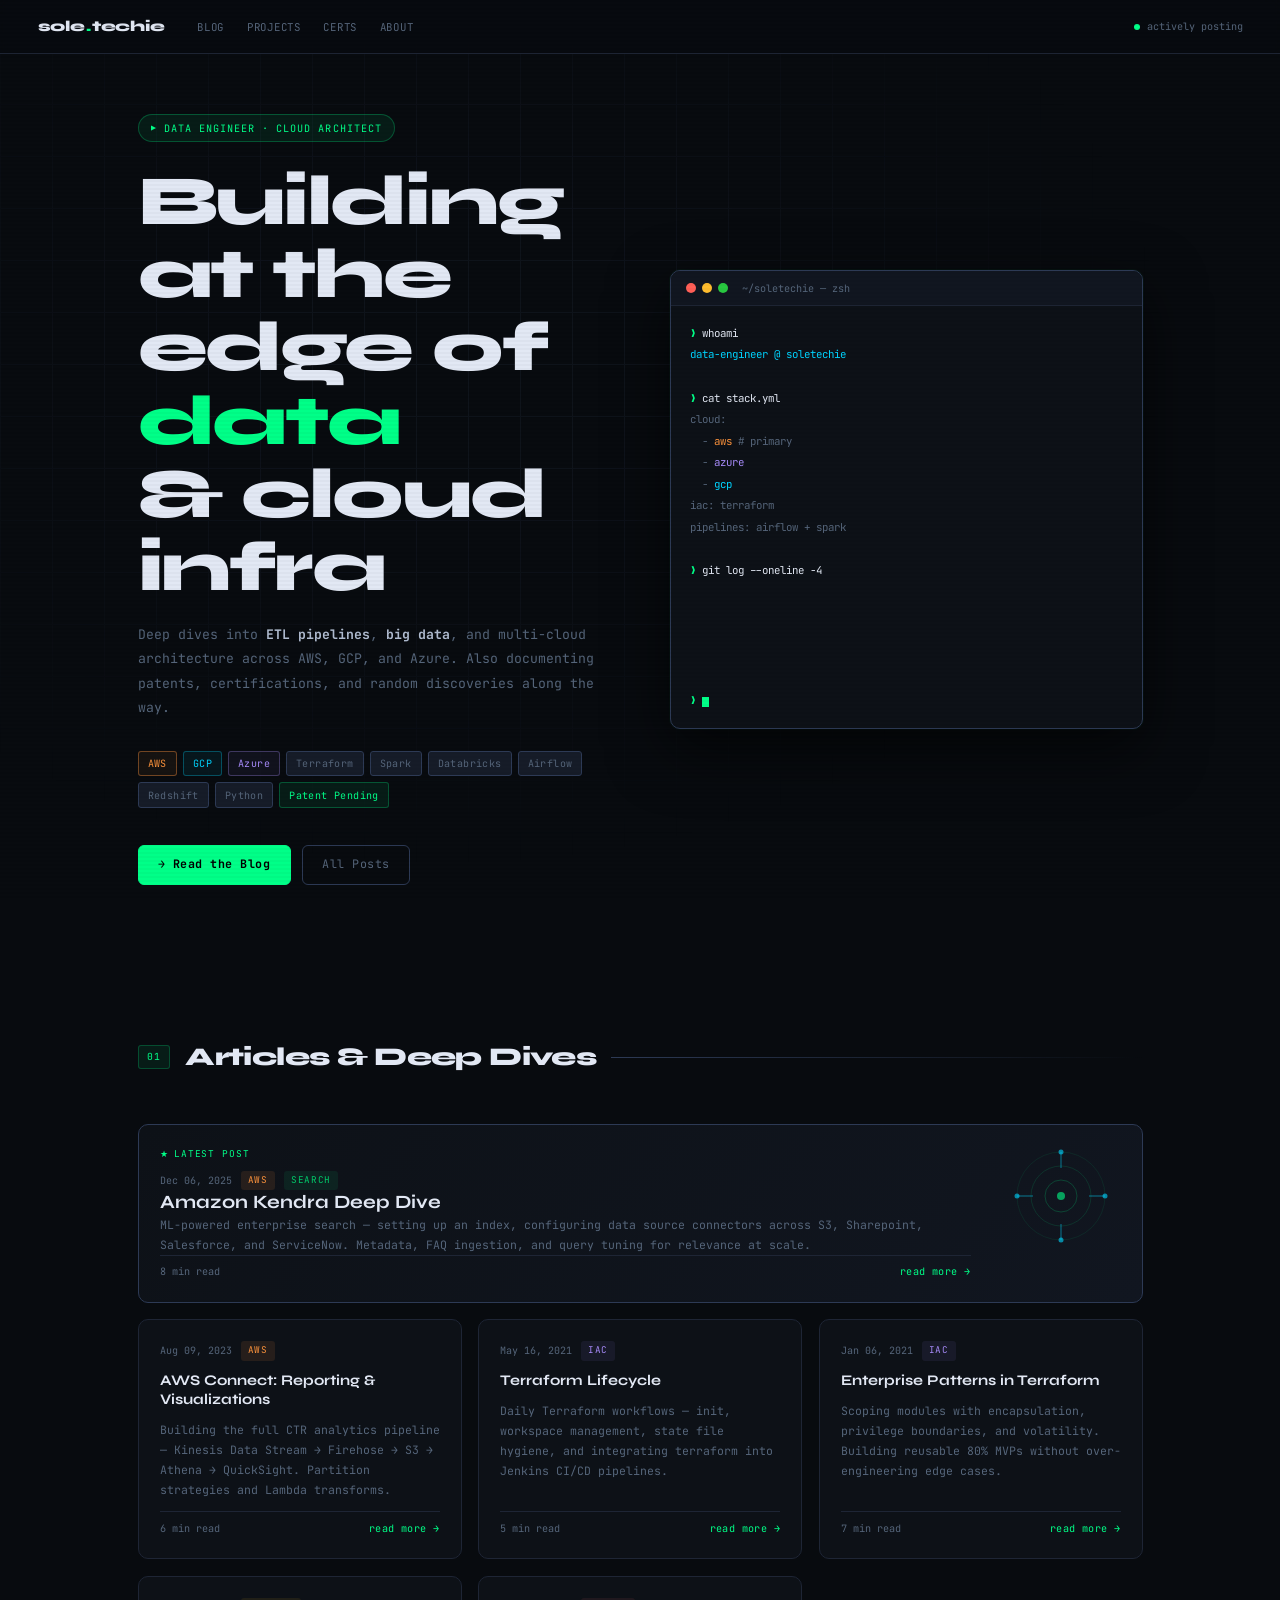
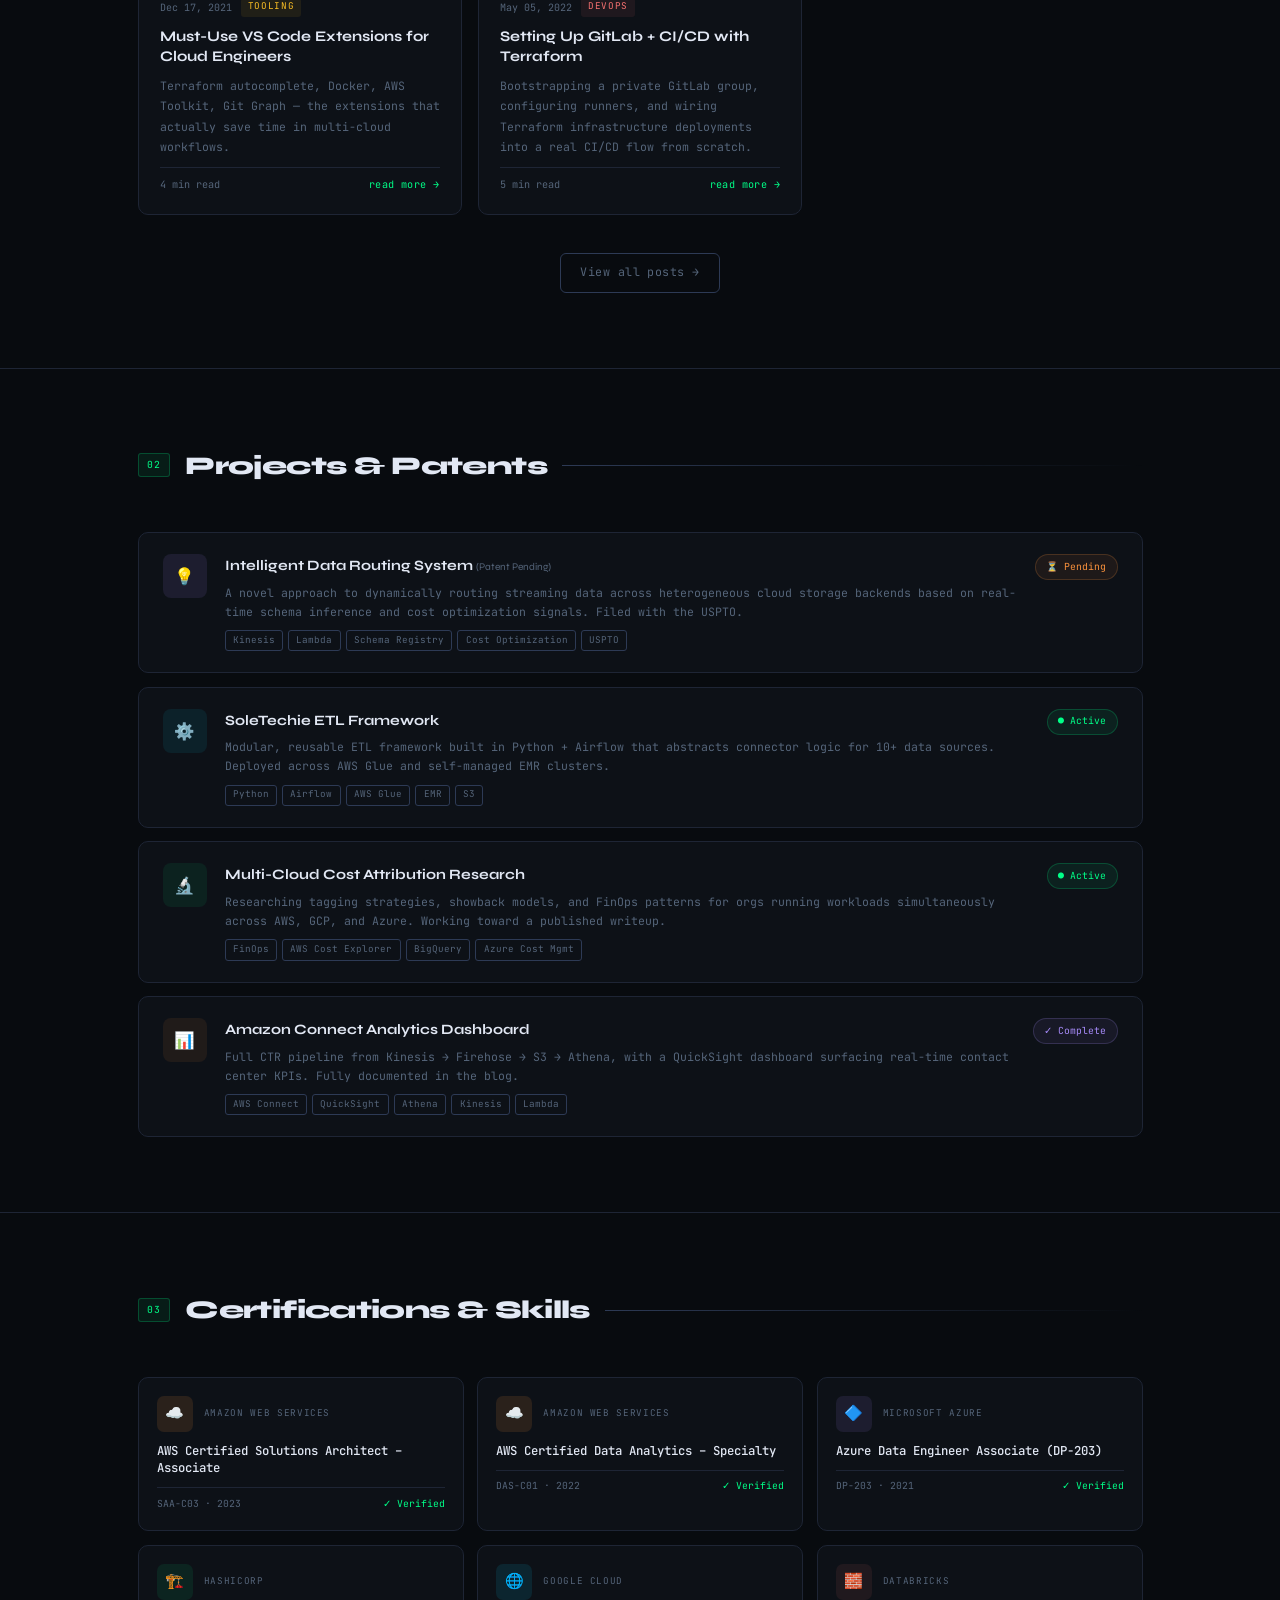
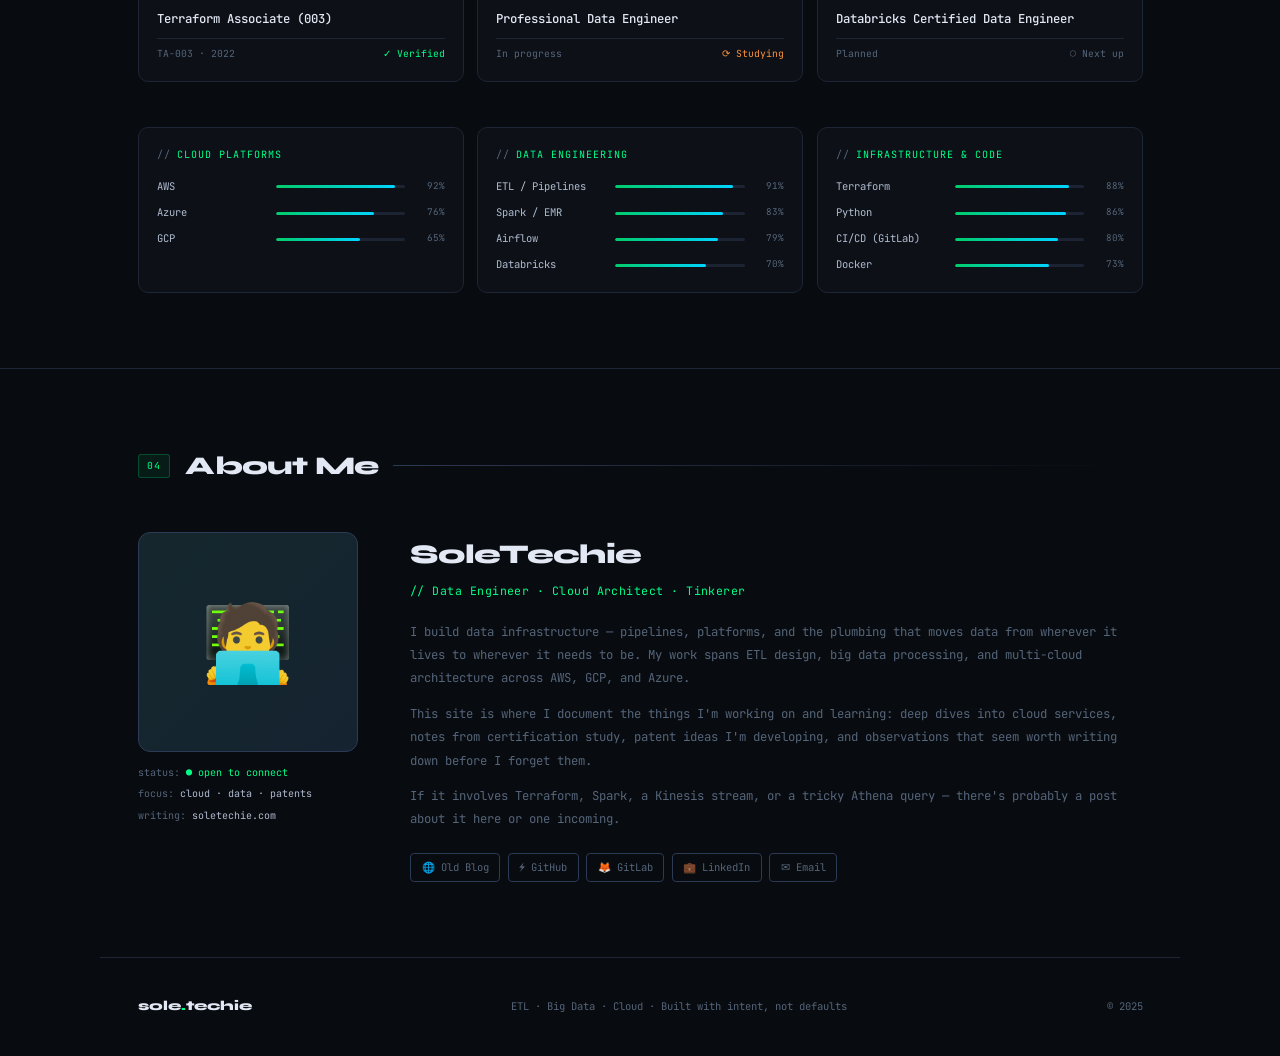
==== index.html @ c3916f40 "soletechie blog changes" ====
<!DOCTYPE html>
<html lang="en">
<head>
  <meta charset="UTF-8" />
  <meta name="viewport" content="width=device-width, initial-scale=1.0" />
  <meta name="description" content="SoleTechie — ETL, big data, and cloud architecture across AWS, GCP & Azure. Deep dives, projects, patents, and certifications." />
  <title>SoleTechie — Data Engineering & Cloud Architecture</title>
  <link rel="icon" type="image/svg+xml" href="data:image/svg+xml,<svg xmlns='http://www.w3.org/2000/svg' viewBox='0 0 32 32'><rect width='32' height='32' rx='6' fill='%23080b0f'/><text y='24' x='4' font-size='22' font-family='monospace' fill='%2300ff88'>S</text></svg>" />
  <link rel="stylesheet" href="css/main.css" />
</head>
<body>

<!-- ═══════════════════════════════════════════════
     NAV
════════════════════════════════════════════════ -->
<nav class="nav">
  <a href="index.html" class="nav-logo">sole<span class="accent">.</span>techie</a>
  <ul class="nav-links">
    <li><a href="#blog">Blog</a></li>
    <li><a href="#projects">Projects</a></li>
    <li><a href="#certs">Certs</a></li>
    <li><a href="#about">About</a></li>
  </ul>
  <div class="nav-badge">
    <span class="nav-badge-dot"></span>
    <span>actively posting</span>
  </div>
</nav>

<!-- ═══════════════════════════════════════════════
     HERO
════════════════════════════════════════════════ -->
<div class="hero-bg"></div>
<section id="home">
  <div class="hero">

    <!-- Left: copy -->
    <div class="hero-left">
      <div class="hero-eyebrow">Data Engineer · Cloud Architect</div>

      <h1>Building at the<br/>edge of <em>data</em><br/>& cloud infra</h1>

      <p class="hero-desc">
        Deep dives into <strong>ETL pipelines</strong>, <strong>big data</strong>, and multi-cloud
        architecture across AWS, GCP, and Azure. Also documenting patents, certifications,
        and random discoveries along the way.
      </p>

      <div class="hero-chips">
        <span class="chip chip-aws">AWS</span>
        <span class="chip chip-gcp">GCP</span>
        <span class="chip chip-azure">Azure</span>
        <span class="chip">Terraform</span>
        <span class="chip">Spark</span>
        <span class="chip">Databricks</span>
        <span class="chip">Airflow</span>
        <span class="chip">Redshift</span>
        <span class="chip">Python</span>
        <span class="chip chip-green">Patent Pending</span>
      </div>

      <div class="hero-actions">
        <a href="#blog"  class="btn btn-primary">→ Read the Blog</a>
        <a href="blog/index.html" class="btn btn-outline">All Posts</a>
      </div>
    </div>

    <!-- Right: terminal -->
    <div class="hero-terminal">
      <div class="term-bar">
        <span class="tdot tdot-r"></span>
        <span class="tdot tdot-y"></span>
        <span class="tdot tdot-g"></span>
        <span class="term-title">~/soletechie — zsh</span>
      </div>
      <div class="term-body">
        <span class="tl tw-line"><span class="tp">❯ </span><span class="tc">whoami</span></span>
        <span class="tl tw-line"><span class="to">data-engineer @ soletechie</span></span>
        <span class="tl">&nbsp;</span>
        <span class="tl tw-line"><span class="tp">❯ </span><span class="tc">cat stack.yml</span></span>
        <span class="tl tw-line"><span class="td">cloud:</span></span>
        <span class="tl tw-line"><span class="td">&nbsp;&nbsp;- </span><span class="tw">aws</span><span class="td"> # primary</span></span>
        <span class="tl tw-line"><span class="td">&nbsp;&nbsp;- </span><span class="ts">azure</span></span>
        <span class="tl tw-line"><span class="td">&nbsp;&nbsp;- </span><span class="to">gcp</span></span>
        <span class="tl tw-line"><span class="td">iac: terraform</span></span>
        <span class="tl tw-line"><span class="td">pipelines: airflow + spark</span></span>
        <span class="tl">&nbsp;</span>
        <span class="tl tw-line"><span class="tp">❯ </span><span class="tc">git log --oneline -4</span></span>
        <span class="tl tw-line"><span class="tw">a3f2c1d</span><span class="td"> Amazon Kendra deep dive</span></span>
        <span class="tl tw-line"><span class="tw">8d91b2e</span><span class="td"> AWS Connect reporting</span></span>
        <span class="tl tw-line"><span class="tw">c42a0f8</span><span class="td"> Enterprise Terraform patterns</span></span>
        <span class="tl tw-line"><span class="tw">f71e3a2</span><span class="td"> Setting up GitLab CI/CD</span></span>
        <span class="tl">&nbsp;</span>
        <span class="tl"><span class="tp">❯ </span><span class="tcursor"></span></span>
      </div>
    </div>

  </div>
</section>

<!-- ═══════════════════════════════════════════════
     BLOG
════════════════════════════════════════════════ -->
<section id="blog" class="section">
  <div class="container">
    <div class="sec-head reveal">
      <span class="sec-num">01</span>
      <h2 class="sec-title">Articles & Deep Dives</h2>
      <div class="sec-line"></div>
    </div>

    <div class="posts-grid">

      <!-- FEATURED -->
      <a href="posts/amazon-kendra-deep-dive.html" class="post-card featured reveal">
        <div class="post-body">
          <div class="featured-label">Latest Post</div>
          <div class="post-meta">
            <span class="post-date">Dec 06, 2025</span>
            <span class="post-tag tag-aws">AWS</span>
            <span class="post-tag tag-data">Search</span>
          </div>
          <div class="post-title">Amazon Kendra Deep Dive</div>
          <p class="post-excerpt">ML-powered enterprise search — setting up an index, configuring data source connectors across S3, Sharepoint, Salesforce, and ServiceNow. Metadata, FAQ ingestion, and query tuning for relevance at scale.</p>
          <div class="post-footer">
            <span>8 min read</span>
            <span class="post-read">read more →</span>
          </div>
        </div>
        <div class="post-glyph">
          <svg width="100" height="100" viewBox="0 0 100 100" xmlns="http://www.w3.org/2000/svg" aria-hidden="true">
            <circle cx="50" cy="50" r="44" fill="none" stroke="rgba(0,255,136,.08)" stroke-width="1"/>
            <circle cx="50" cy="50" r="30" fill="none" stroke="rgba(0,255,136,.12)" stroke-width="1"/>
            <circle cx="50" cy="50" r="16" fill="none" stroke="rgba(0,255,136,.2)" stroke-width="1"/>
            <circle cx="50" cy="50" r="4"  fill="rgba(0,255,136,.6)"/>
            <line x1="50" y1="6"  x2="50" y2="22" stroke="rgba(0,212,255,.35)" stroke-width="1.5"/>
            <line x1="50" y1="78" x2="50" y2="94" stroke="rgba(0,212,255,.35)" stroke-width="1.5"/>
            <line x1="6"  y1="50" x2="22" y2="50" stroke="rgba(0,212,255,.35)" stroke-width="1.5"/>
            <line x1="78" y1="50" x2="94" y2="50" stroke="rgba(0,212,255,.35)" stroke-width="1.5"/>
            <circle cx="50" cy="6"  r="2.5" fill="rgba(0,212,255,.6)"/>
            <circle cx="50" cy="94" r="2.5" fill="rgba(0,212,255,.6)"/>
            <circle cx="6"  cy="50" r="2.5" fill="rgba(0,212,255,.6)"/>
            <circle cx="94" cy="50" r="2.5" fill="rgba(0,212,255,.6)"/>
          </svg>
        </div>
      </a>

      <!-- Post 2 -->
      <a href="posts/aws-connect-reporting.html" class="post-card reveal">
        <div class="post-meta">
          <span class="post-date">Aug 09, 2023</span>
          <span class="post-tag tag-aws">AWS</span>
        </div>
        <div class="post-title">AWS Connect: Reporting & Visualizations</div>
        <p class="post-excerpt">Building the full CTR analytics pipeline — Kinesis Data Stream → Firehose → S3 → Athena → QuickSight. Partition strategies and Lambda transforms.</p>
        <div class="post-footer">
          <span>6 min read</span>
          <span class="post-read">read more →</span>
        </div>
      </a>

      <!-- Post 3 -->
      <a href="posts/terraform-lifecycle.html" class="post-card reveal">
        <div class="post-meta">
          <span class="post-date">May 16, 2021</span>
          <span class="post-tag tag-iac">IaC</span>
        </div>
        <div class="post-title">Terraform Lifecycle</div>
        <p class="post-excerpt">Daily Terraform workflows — init, workspace management, state file hygiene, and integrating terraform into Jenkins CI/CD pipelines.</p>
        <div class="post-footer">
          <span>5 min read</span>
          <span class="post-read">read more →</span>
        </div>
      </a>

      <!-- Post 4 -->
      <a href="posts/enterprise-patterns-terraform.html" class="post-card reveal">
        <div class="post-meta">
          <span class="post-date">Jan 06, 2021</span>
          <span class="post-tag tag-iac">IaC</span>
        </div>
        <div class="post-title">Enterprise Patterns in Terraform</div>
        <p class="post-excerpt">Scoping modules with encapsulation, privilege boundaries, and volatility. Building reusable 80% MVPs without over-engineering edge cases.</p>
        <div class="post-footer">
          <span>7 min read</span>
          <span class="post-read">read more →</span>
        </div>
      </a>

      <!-- Post 5 -->
      <a href="posts/vscode-extensions-cloud.html" class="post-card reveal">
        <div class="post-meta">
          <span class="post-date">Dec 17, 2021</span>
          <span class="post-tag tag-tool">Tooling</span>
        </div>
        <div class="post-title">Must-Use VS Code Extensions for Cloud Engineers</div>
        <p class="post-excerpt">Terraform autocomplete, Docker, AWS Toolkit, Git Graph — the extensions that actually save time in multi-cloud workflows.</p>
        <div class="post-footer">
          <span>4 min read</span>
          <span class="post-read">read more →</span>
        </div>
      </a>

      <!-- Post 6 -->
      <a href="posts/gitlab-cicd-setup.html" class="post-card reveal">
        <div class="post-meta">
          <span class="post-date">May 05, 2022</span>
          <span class="post-tag tag-devops">DevOps</span>
        </div>
        <div class="post-title">Setting Up GitLab + CI/CD with Terraform</div>
        <p class="post-excerpt">Bootstrapping a private GitLab group, configuring runners, and wiring Terraform infrastructure deployments into a real CI/CD flow from scratch.</p>
        <div class="post-footer">
          <span>5 min read</span>
          <span class="post-read">read more →</span>
        </div>
      </a>

    </div>

    <div style="text-align:center; margin-top:2.5rem;" class="reveal">
      <a href="blog/index.html" class="btn btn-outline">View all posts →</a>
    </div>
  </div>
</section>

<!-- ═══════════════════════════════════════════════
     PROJECTS & PATENTS
════════════════════════════════════════════════ -->
<section id="projects" class="section">
  <div class="container">
    <div class="sec-head reveal">
      <span class="sec-num">02</span>
      <h2 class="sec-title">Projects & Patents</h2>
      <div class="sec-line"></div>
    </div>

    <div class="projects-list">

      <div class="proj-card reveal">
        <div class="proj-icon pi-patent">💡</div>
        <div>
          <div class="proj-name">Intelligent Data Routing System <span style="font-size:.68rem;color:var(--text-dim);font-weight:400;">(Patent Pending)</span></div>
          <div class="proj-desc">A novel approach to dynamically routing streaming data across heterogeneous cloud storage backends based on real-time schema inference and cost optimization signals. Filed with the USPTO.</div>
          <div class="proj-tags">
            <span class="proj-tag">Kinesis</span>
            <span class="proj-tag">Lambda</span>
            <span class="proj-tag">Schema Registry</span>
            <span class="proj-tag">Cost Optimization</span>
            <span class="proj-tag">USPTO</span>
          </div>
        </div>
        <span class="proj-status s-pending">⏳ Pending</span>
      </div>

      <div class="proj-card reveal">
        <div class="proj-icon pi-build">⚙️</div>
        <div>
          <div class="proj-name">SoleTechie ETL Framework</div>
          <div class="proj-desc">Modular, reusable ETL framework built in Python + Airflow that abstracts connector logic for 10+ data sources. Deployed across AWS Glue and self-managed EMR clusters.</div>
          <div class="proj-tags">
            <span class="proj-tag">Python</span>
            <span class="proj-tag">Airflow</span>
            <span class="proj-tag">AWS Glue</span>
            <span class="proj-tag">EMR</span>
            <span class="proj-tag">S3</span>
          </div>
        </div>
        <span class="proj-status s-active">● Active</span>
      </div>

      <div class="proj-card reveal">
        <div class="proj-icon pi-research">🔬</div>
        <div>
          <div class="proj-name">Multi-Cloud Cost Attribution Research</div>
          <div class="proj-desc">Researching tagging strategies, showback models, and FinOps patterns for orgs running workloads simultaneously across AWS, GCP, and Azure. Working toward a published writeup.</div>
          <div class="proj-tags">
            <span class="proj-tag">FinOps</span>
            <span class="proj-tag">AWS Cost Explorer</span>
            <span class="proj-tag">BigQuery</span>
            <span class="proj-tag">Azure Cost Mgmt</span>
          </div>
        </div>
        <span class="proj-status s-active">● Active</span>
      </div>

      <div class="proj-card reveal">
        <div class="proj-icon pi-data">📊</div>
        <div>
          <div class="proj-name">Amazon Connect Analytics Dashboard</div>
          <div class="proj-desc">Full CTR pipeline from Kinesis → Firehose → S3 → Athena, with a QuickSight dashboard surfacing real-time contact center KPIs. Fully documented in the blog.</div>
          <div class="proj-tags">
            <span class="proj-tag">AWS Connect</span>
            <span class="proj-tag">QuickSight</span>
            <span class="proj-tag">Athena</span>
            <span class="proj-tag">Kinesis</span>
            <span class="proj-tag">Lambda</span>
          </div>
        </div>
        <span class="proj-status s-done">✓ Complete</span>
      </div>

    </div>
  </div>
</section>

<!-- ═══════════════════════════════════════════════
     CERTIFICATIONS & SKILLS
════════════════════════════════════════════════ -->
<section id="certs" class="section">
  <div class="container">
    <div class="sec-head reveal">
      <span class="sec-num">03</span>
      <h2 class="sec-title">Certifications & Skills</h2>
      <div class="sec-line"></div>
    </div>

    <div class="certs-grid">

      <div class="cert-card reveal">
        <div class="cert-top">
          <div class="cert-icon ci-aws">☁️</div>
          <span class="cert-provider">Amazon Web Services</span>
        </div>
        <div class="cert-name">AWS Certified Solutions Architect – Associate</div>
        <div class="cert-foot">
          <span>SAA-C03 · 2023</span>
          <span class="cert-ok">Verified</span>
        </div>
      </div>

      <div class="cert-card reveal">
        <div class="cert-top">
          <div class="cert-icon ci-aws">☁️</div>
          <span class="cert-provider">Amazon Web Services</span>
        </div>
        <div class="cert-name">AWS Certified Data Analytics – Specialty</div>
        <div class="cert-foot">
          <span>DAS-C01 · 2022</span>
          <span class="cert-ok">Verified</span>
        </div>
      </div>

      <div class="cert-card reveal">
        <div class="cert-top">
          <div class="cert-icon ci-azure">🔷</div>
          <span class="cert-provider">Microsoft Azure</span>
        </div>
        <div class="cert-name">Azure Data Engineer Associate (DP-203)</div>
        <div class="cert-foot">
          <span>DP-203 · 2021</span>
          <span class="cert-ok">Verified</span>
        </div>
      </div>

      <div class="cert-card reveal">
        <div class="cert-top">
          <div class="cert-icon ci-hashi">🏗️</div>
          <span class="cert-provider">HashiCorp</span>
        </div>
        <div class="cert-name">Terraform Associate (003)</div>
        <div class="cert-foot">
          <span>TA-003 · 2022</span>
          <span class="cert-ok">Verified</span>
        </div>
      </div>

      <div class="cert-card reveal">
        <div class="cert-top">
          <div class="cert-icon ci-gcp">🌐</div>
          <span class="cert-provider">Google Cloud</span>
        </div>
        <div class="cert-name">Professional Data Engineer</div>
        <div class="cert-foot">
          <span>In progress</span>
          <span class="cert-wip">Studying</span>
        </div>
      </div>

      <div class="cert-card reveal">
        <div class="cert-top">
          <div class="cert-icon ci-db">🧱</div>
          <span class="cert-provider">Databricks</span>
        </div>
        <div class="cert-name">Databricks Certified Data Engineer</div>
        <div class="cert-foot">
          <span>Planned</span>
          <span class="cert-plan">Next up</span>
        </div>
      </div>

    </div>

    <!-- Skill bars -->
    <div class="skills-wrapper">

      <div class="skill-group reveal">
        <div class="skill-group-label">Cloud Platforms</div>
        <div class="skill-bars">
          <div class="skill-row"><span class="skill-label">AWS</span><div class="bar-track"><div class="bar-fill" style="width:92%"></div></div><span class="skill-pct">92%</span></div>
          <div class="skill-row"><span class="skill-label">Azure</span><div class="bar-track"><div class="bar-fill" style="width:76%"></div></div><span class="skill-pct">76%</span></div>
          <div class="skill-row"><span class="skill-label">GCP</span><div class="bar-track"><div class="bar-fill" style="width:65%"></div></div><span class="skill-pct">65%</span></div>
        </div>
      </div>

      <div class="skill-group reveal">
        <div class="skill-group-label">Data Engineering</div>
        <div class="skill-bars">
          <div class="skill-row"><span class="skill-label">ETL / Pipelines</span><div class="bar-track"><div class="bar-fill" style="width:91%"></div></div><span class="skill-pct">91%</span></div>
          <div class="skill-row"><span class="skill-label">Spark / EMR</span><div class="bar-track"><div class="bar-fill" style="width:83%"></div></div><span class="skill-pct">83%</span></div>
          <div class="skill-row"><span class="skill-label">Airflow</span><div class="bar-track"><div class="bar-fill" style="width:79%"></div></div><span class="skill-pct">79%</span></div>
          <div class="skill-row"><span class="skill-label">Databricks</span><div class="bar-track"><div class="bar-fill" style="width:70%"></div></div><span class="skill-pct">70%</span></div>
        </div>
      </div>

      <div class="skill-group reveal">
        <div class="skill-group-label">Infrastructure & Code</div>
        <div class="skill-bars">
          <div class="skill-row"><span class="skill-label">Terraform</span><div class="bar-track"><div class="bar-fill" style="width:88%"></div></div><span class="skill-pct">88%</span></div>
          <div class="skill-row"><span class="skill-label">Python</span><div class="bar-track"><div class="bar-fill" style="width:86%"></div></div><span class="skill-pct">86%</span></div>
          <div class="skill-row"><span class="skill-label">CI/CD (GitLab)</span><div class="bar-track"><div class="bar-fill" style="width:80%"></div></div><span class="skill-pct">80%</span></div>
          <div class="skill-row"><span class="skill-label">Docker</span><div class="bar-track"><div class="bar-fill" style="width:73%"></div></div><span class="skill-pct">73%</span></div>
        </div>
      </div>

    </div>
  </div>
</section>

<!-- ═══════════════════════════════════════════════
     ABOUT
════════════════════════════════════════════════ -->
<section id="about" class="section">
  <div class="container">
    <div class="sec-head reveal">
      <span class="sec-num">04</span>
      <h2 class="sec-title">About Me</h2>
      <div class="sec-line"></div>
    </div>

    <div class="about-grid">

      <div class="about-avatar-wrap reveal">
        <div class="about-avatar">🧑‍💻</div>
        <div class="about-status">
          <div class="about-status-row">
            <span class="about-status-key">status:</span>
            <span class="about-status-val green">● open to connect</span>
          </div>
          <div class="about-status-row">
            <span class="about-status-key">focus:</span>
            <span class="about-status-val">cloud · data · patents</span>
          </div>
          <div class="about-status-row">
            <span class="about-status-key">writing:</span>
            <span class="about-status-val">soletechie.com</span>
          </div>
        </div>
      </div>

      <div class="reveal">
        <div class="about-name">SoleTechie</div>
        <div class="about-role">// Data Engineer · Cloud Architect · Tinkerer</div>
        <div class="about-bio">
          <p>I build data infrastructure — pipelines, platforms, and the plumbing that moves data from wherever it lives to wherever it needs to be. My work spans ETL design, big data processing, and multi-cloud architecture across AWS, GCP, and Azure.</p>
          <p>This site is where I document the things I'm working on and learning: deep dives into cloud services, notes from certification study, patent ideas I'm developing, and observations that seem worth writing down before I forget them.</p>
          <p>If it involves Terraform, Spark, a Kinesis stream, or a tricky Athena query — there's probably a post about it here or one incoming.</p>
        </div>
        <div class="about-links">
          <a href="https://www.soletechie.com"        class="about-link">🌐 Old Blog</a>
          <a href="https://github.com/soletechie1"    class="about-link">⚡ GitHub</a>
          <a href="https://gitlab.com/soletechie"     class="about-link">🦊 GitLab</a>
          <a href="#"                                  class="about-link">💼 LinkedIn</a>
          <a href="mailto:hello@soletechie.com"        class="about-link">✉ Email</a>
        </div>
      </div>

    </div>
  </div>
</section>

<!-- ═══════════════════════════════════════════════
     FOOTER
════════════════════════════════════════════════ -->
<footer>
  <div class="footer">
    <span class="footer-logo">sole<span class="accent">.</span>techie</span>
    <span class="footer-copy">ETL · Big Data · Cloud · Built with intent, not defaults</span>
    <span>© 2025</span>
  </div>
</footer>

<script src="js/main.js"></script>
</body>
</html>
---- css/main.css ----
/* ============================================================
   SOLETECHIE — Design System
   Dark terminal aesthetic
   ============================================================ */

@import url('https://fonts.googleapis.com/css2?family=JetBrains+Mono:ital,wght@0,300;0,400;0,500;0,700;1,400&family=Syne:wght@400;600;700;800&display=swap');

/* ── TOKENS ── */
:root {
  --bg:          #080b0f;
  --bg2:         #0d1117;
  --bg3:         #111620;
  --surface:     #161c28;
  --surface2:    #1c2333;
  --border:      #1e2535;
  --border-hi:   #2d3a55;

  --green:       #00ff88;
  --green-d:     #00cc6a;
  --green-glow:  rgba(0,255,136,0.15);
  --green-muted: rgba(0,255,136,0.07);
  --cyan:        #00d4ff;
  --cyan-muted:  rgba(0,212,255,0.07);
  --purple:      #a78bfa;
  --orange:      #fb923c;
  --red:         #f87171;
  --yellow:      #fbbf24;

  --text:        #b0bcd0;
  --text-dim:    #55657a;
  --text-bright: #e2e8f4;
  --text-code:   #7dd3fc;

  --mono: 'JetBrains Mono', monospace;
  --sans: 'Syne', sans-serif;

  --radius:  6px;
  --radius-lg: 10px;
  --shadow:  0 8px 32px rgba(0,0,0,0.5);
  --shadow-lg: 0 20px 60px rgba(0,0,0,0.6);

  --nav-h:   54px;
  --max-w:   1080px;
}

/* ── RESET ── */
*, *::before, *::after { box-sizing: border-box; margin: 0; padding: 0; }
html { scroll-behavior: smooth; font-size: 15px; }
body {
  background: var(--bg);
  color: var(--text);
  font-family: var(--mono);
  line-height: 1.7;
  overflow-x: hidden;
  -webkit-font-smoothing: antialiased;
}

img { max-width: 100%; display: block; }
a { color: var(--green); text-decoration: none; }
a:hover { text-decoration: underline; }

/* ── GLOBAL OVERLAYS ── */
body::before {
  content: '';
  position: fixed; inset: 0; pointer-events: none; z-index: 900;
  background: repeating-linear-gradient(0deg, transparent, transparent 2px, rgba(0,0,0,0.025) 2px, rgba(0,0,0,0.025) 4px);
}

/* ── NAV ── */
.nav {
  position: fixed; top: 0; left: 0; right: 0; z-index: 200;
  height: var(--nav-h);
  background: rgba(8,11,15,0.88);
  backdrop-filter: blur(16px) saturate(180%);
  border-bottom: 1px solid var(--border);
  display: flex; align-items: center;
  padding: 0 clamp(1rem, 4vw, 2.5rem);
  gap: 1.5rem;
}

.nav-logo {
  font-family: var(--sans);
  font-size: 1rem; font-weight: 800;
  color: var(--text-bright); letter-spacing: -0.02em;
  display: flex; align-items: center; gap: 0.1rem;
  white-space: nowrap;
}
.nav-logo .accent { color: var(--green); }

.nav-links {
  display: flex; gap: 0.1rem;
  list-style: none; flex: 1;
}
.nav-links a {
  color: var(--text-dim);
  font-size: 0.72rem; letter-spacing: 0.07em; text-transform: uppercase;
  padding: 0.3rem 0.7rem; border-radius: 4px;
  transition: color 0.15s, background 0.15s;
  text-decoration: none;
}
.nav-links a:hover, .nav-links a.active {
  color: var(--green); background: var(--green-muted);
}

.nav-badge {
  display: flex; align-items: center; gap: 0.45rem;
  font-size: 0.68rem; color: var(--text-dim);
  white-space: nowrap;
}
.nav-badge-dot {
  width: 6px; height: 6px; border-radius: 50%;
  background: var(--green);
  animation: navpulse 2.2s ease-in-out infinite;
}
@keyframes navpulse {
  0%,100% { opacity:1; box-shadow: 0 0 0 0 rgba(0,255,136,.5); }
  60%      { opacity:.6; box-shadow: 0 0 0 5px rgba(0,255,136,0); }
}

/* ── LAYOUT ── */
.container { max-width: var(--max-w); margin: 0 auto; padding: 0 clamp(1rem, 4vw, 2.5rem); }
.page-body { padding-top: var(--nav-h); }

/* ── HERO ── */
.hero {
  min-height: 100vh;
  display: grid;
  grid-template-columns: 1fr 1fr;
  align-items: center;
  gap: 4rem;
  padding: calc(var(--nav-h) + 4rem) clamp(1rem,4vw,2.5rem) 5rem;
  max-width: var(--max-w); margin: 0 auto;
  position: relative;
}
@media (max-width: 800px) {
  .hero { grid-template-columns: 1fr; gap: 3rem; padding-top: calc(var(--nav-h) + 3rem); }
  .hero-terminal { display: none; }
}

/* grid lines behind hero */
.hero-bg {
  position: fixed; inset: 0; pointer-events: none; z-index: 0;
  background-image:
    linear-gradient(var(--border) 1px, transparent 1px),
    linear-gradient(90deg, var(--border) 1px, transparent 1px);
  background-size: 52px 52px;
  opacity: 0.35;
  mask-image: radial-gradient(ellipse 75% 75% at 35% 40%, black 20%, transparent 75%);
}

.hero-left { position: relative; z-index: 1; }

.hero-eyebrow {
  display: inline-flex; align-items: center; gap: 0.5rem;
  font-size: 0.68rem; color: var(--green); letter-spacing: 0.1em; text-transform: uppercase;
  padding: 0.3rem 0.8rem;
  border: 1px solid rgba(0,255,136,.25); border-radius: 20px;
  background: var(--green-muted); margin-bottom: 1.5rem;
}
.hero-eyebrow::before { content: '▶'; font-size: 0.55rem; }

.hero h1 {
  font-family: var(--sans);
  font-size: clamp(2.6rem, 5.5vw, 4.8rem);
  font-weight: 800; line-height: 1.04;
  color: var(--text-bright); letter-spacing: -0.03em;
  margin-bottom: 1.25rem;
}
.hero h1 em { font-style: normal; color: var(--green); }

.hero-desc {
  font-size: 0.88rem; color: var(--text-dim);
  max-width: 480px; line-height: 1.85; margin-bottom: 2rem;
}
.hero-desc strong { color: var(--text); }

.hero-chips {
  display: flex; flex-wrap: wrap; gap: 0.4rem; margin-bottom: 2.5rem;
}
.chip {
  font-size: 0.67rem; padding: 0.22rem 0.6rem;
  border: 1px solid var(--border-hi); border-radius: 3px;
  color: var(--text-dim); background: var(--surface);
  letter-spacing: 0.04em;
}
.chip-aws   { border-color: rgba(251,146,60,.4);  color: var(--orange); background: rgba(251,146,60,.06); }
.chip-gcp   { border-color: rgba(0,212,255,.3);   color: var(--cyan);   background: rgba(0,212,255,.06); }
.chip-azure { border-color: rgba(167,139,250,.3); color: var(--purple); background: rgba(167,139,250,.06); }
.chip-green { border-color: rgba(0,255,136,.25);  color: var(--green);  background: var(--green-muted); }

.hero-actions { display: flex; gap: 0.75rem; flex-wrap: wrap; }

/* ── BUTTONS ── */
.btn {
  display: inline-flex; align-items: center; gap: 0.45rem;
  font-family: var(--mono); font-size: 0.78rem; letter-spacing: 0.04em;
  padding: 0.6rem 1.3rem; border-radius: var(--radius);
  border: 1px solid transparent; cursor: pointer;
  transition: all 0.18s; text-decoration: none; white-space: nowrap;
}
.btn-primary {
  background: var(--green); color: #000; font-weight: 700; border-color: var(--green);
}
.btn-primary:hover {
  box-shadow: 0 0 22px rgba(0,255,136,.4);
  transform: translateY(-1px); text-decoration: none; color: #000;
}
.btn-outline {
  background: transparent; color: var(--text-dim); border-color: var(--border-hi);
}
.btn-outline:hover { color: var(--text-bright); border-color: var(--text-dim); text-decoration: none; }

/* ── TERMINAL WIDGET ── */
.hero-terminal {
  position: relative; z-index: 1;
  background: var(--bg2);
  border: 1px solid var(--border-hi); border-radius: var(--radius-lg);
  overflow: hidden;
  box-shadow: var(--shadow-lg), 0 0 0 1px rgba(0,255,136,.04), inset 0 1px 0 rgba(255,255,255,.03);
  animation: floatY 5s ease-in-out infinite;
}
@keyframes floatY {
  0%,100% { transform: translateY(0); }
  50%      { transform: translateY(-8px); }
}

.term-bar {
  background: var(--bg3); padding: 0.55rem 1rem;
  display: flex; align-items: center; gap: 0.4rem;
  border-bottom: 1px solid var(--border);
}
.tdot { width: 10px; height: 10px; border-radius: 50%; }
.tdot-r { background: #ff5f57; }
.tdot-y { background: #febc2e; }
.tdot-g { background: #28c840; }
.term-title { margin-left: 0.5rem; font-size: 0.68rem; color: var(--text-dim); }

.term-body { padding: 1.1rem 1.25rem; font-size: 0.72rem; line-height: 2; }
.tl { display: block; }
.tp { color: var(--green); }
.tc { color: var(--text-bright); }
.td { color: var(--text-dim); }
.to { color: var(--cyan); }
.tw { color: var(--orange); }
.ts { color: var(--purple); }
.tcursor {
  display: inline-block; width: 7px; height: 0.9em;
  background: var(--green); vertical-align: text-bottom;
  animation: tblink 1s step-end infinite;
}
@keyframes tblink { 0%,100%{opacity:1} 50%{opacity:0} }

/* ── SECTION CHROME ── */
.section { padding: 5rem 0; }
.section + .section { border-top: 1px solid var(--border); }

.sec-head {
  display: flex; align-items: center; gap: 1rem; margin-bottom: 3rem;
}
.sec-num {
  font-size: 0.65rem; color: var(--green);
  letter-spacing: 0.12em; padding: 0.18rem 0.55rem;
  border: 1px solid rgba(0,255,136,.22); border-radius: 3px;
  background: var(--green-muted);
}
.sec-title {
  font-family: var(--sans); font-size: 1.7rem; font-weight: 800;
  color: var(--text-bright); letter-spacing: -0.025em;
}
.sec-line { flex: 1; height: 1px; background: linear-gradient(90deg, var(--border-hi), transparent); }

/* ── BLOG GRID ── */
.posts-grid {
  display: grid;
  grid-template-columns: repeat(auto-fill, minmax(300px, 1fr));
  gap: 1.1rem;
}

.post-card {
  background: var(--bg2); border: 1px solid var(--border);
  border-radius: var(--radius-lg); padding: 1.4rem;
  display: flex; flex-direction: column; gap: 0.7rem;
  text-decoration: none; color: inherit;
  transition: border-color .2s, transform .2s, box-shadow .2s;
  position: relative; overflow: hidden;
}
.post-card::after {
  content: ''; position: absolute; top: 0; left: 0; right: 0; height: 2px;
  background: linear-gradient(90deg, var(--green), var(--cyan));
  transform: scaleX(0); transform-origin: left; transition: transform .3s;
}
.post-card:hover { border-color: var(--border-hi); transform: translateY(-3px); box-shadow: var(--shadow); text-decoration: none; }
.post-card:hover::after { transform: scaleX(1); }

.post-card.featured {
  grid-column: 1 / -1;
  flex-direction: row; gap: 2rem; align-items: flex-start;
  background: linear-gradient(135deg, var(--bg2), var(--bg3));
  border-color: var(--border-hi);
}
.post-card.featured .post-body { flex: 1; }
.post-card.featured .post-glyph {
  width: 120px; flex-shrink: 0; display: flex; align-items: center; justify-content: center;
}
@media (max-width: 600px) {
  .post-card.featured { flex-direction: column; }
  .post-card.featured .post-glyph { display: none; }
}

.post-meta { display: flex; align-items: center; gap: 0.6rem; flex-wrap: wrap; }
.post-date { font-size: 0.67rem; color: var(--text-dim); }
.post-tag {
  font-size: 0.62rem; padding: 0.12rem 0.48rem;
  border-radius: 3px; text-transform: uppercase; letter-spacing: 0.07em;
}
.tag-aws    { background: rgba(251,146,60,.1);  color: var(--orange); }
.tag-cloud  { background: rgba(0,212,255,.08);  color: var(--cyan);   }
.tag-iac    { background: rgba(167,139,250,.08);color: var(--purple); }
.tag-data   { background: rgba(0,255,136,.07);  color: var(--green-d);}
.tag-devops { background: rgba(248,113,113,.08);color: var(--red);    }
.tag-tool   { background: rgba(251,191,36,.08); color: var(--yellow); }

.post-title {
  font-family: var(--sans); font-weight: 700;
  font-size: 0.98rem; color: var(--text-bright); line-height: 1.3;
}
.featured .post-title { font-size: 1.25rem; }

.post-excerpt { font-size: 0.77rem; color: var(--text-dim); line-height: 1.75; flex: 1; }

.post-footer {
  display: flex; justify-content: space-between; align-items: center;
  padding-top: 0.5rem; border-top: 1px solid var(--border);
  font-size: 0.68rem; color: var(--text-dim);
}
.post-read { color: var(--green); letter-spacing: 0.04em; transition: letter-spacing .2s; }
.post-card:hover .post-read { letter-spacing: 0.12em; }

.featured-label {
  display: flex; align-items: center; gap: 0.35rem;
  font-size: 0.63rem; color: var(--green); letter-spacing: 0.1em; text-transform: uppercase;
  margin-bottom: 0.6rem;
}
.featured-label::before { content: '★'; }

/* ── PROJECTS ── */
.projects-list { display: flex; flex-direction: column; gap: 0.9rem; }

.proj-card {
  background: var(--bg2); border: 1px solid var(--border); border-radius: var(--radius-lg);
  padding: 1.4rem 1.6rem;
  display: grid; grid-template-columns: 44px 1fr auto; gap: 1.2rem; align-items: start;
  transition: border-color .2s, box-shadow .2s;
}
.proj-card:hover { border-color: var(--border-hi); box-shadow: 0 4px 20px rgba(0,0,0,.3); }

.proj-icon {
  width: 44px; height: 44px; border-radius: 8px;
  display: flex; align-items: center; justify-content: center; font-size: 1.1rem; flex-shrink: 0;
}
.pi-patent  { background: rgba(167,139,250,.1); }
.pi-build   { background: rgba(0,212,255,.08);  }
.pi-research{ background: rgba(0,255,136,.07);  }
.pi-data    { background: rgba(251,146,60,.08); }

.proj-name {
  font-family: var(--sans); font-size: 0.95rem; font-weight: 700;
  color: var(--text-bright); margin-bottom: 0.3rem;
}
.proj-desc { font-size: 0.77rem; color: var(--text-dim); line-height: 1.65; }
.proj-tags  { display: flex; flex-wrap: wrap; gap: 0.35rem; margin-top: 0.6rem; }
.proj-tag   {
  font-size: 0.62rem; padding: 0.12rem 0.48rem;
  border: 1px solid var(--border-hi); border-radius: 3px; color: var(--text-dim);
}

.proj-status {
  font-size: 0.65rem; padding: 0.25rem 0.7rem; border-radius: 20px;
  white-space: nowrap; align-self: flex-start;
}
.s-active   { background: rgba(0,255,136,.07); color: var(--green);  border: 1px solid rgba(0,255,136,.2); }
.s-pending  { background: rgba(251,146,60,.07);color: var(--orange); border: 1px solid rgba(251,146,60,.2); }
.s-done     { background: rgba(167,139,250,.07);color:var(--purple); border: 1px solid rgba(167,139,250,.2); }

@media (max-width: 580px) {
  .proj-card { grid-template-columns: 44px 1fr; }
  .proj-status { display: none; }
}

/* ── CERTIFICATIONS ── */
.certs-grid {
  display: grid; grid-template-columns: repeat(auto-fill, minmax(250px, 1fr)); gap: 0.9rem;
  margin-bottom: 3rem;
}
.cert-card {
  background: var(--bg2); border: 1px solid var(--border); border-radius: var(--radius-lg);
  padding: 1.2rem; display: flex; flex-direction: column; gap: 0.7rem;
  transition: border-color .2s, box-shadow .2s;
}
.cert-card:hover { border-color: var(--border-hi); box-shadow: 0 4px 20px rgba(0,0,0,.3); }

.cert-top { display: flex; align-items: center; gap: 0.75rem; }
.cert-icon {
  width: 36px; height: 36px; border-radius: 7px;
  display: flex; align-items: center; justify-content: center; font-size: 1rem; flex-shrink: 0;
}
.ci-aws   { background: rgba(251,146,60,.12); }
.ci-gcp   { background: rgba(0,212,255,.1);   }
.ci-azure { background: rgba(167,139,250,.1); }
.ci-hashi { background: rgba(0,255,136,.08);  }
.ci-db    { background: rgba(248,113,113,.08);}

.cert-provider { font-size: 0.62rem; color: var(--text-dim); letter-spacing: 0.07em; text-transform: uppercase; }
.cert-name { font-size: 0.82rem; color: var(--text-bright); font-weight: 500; line-height: 1.4; }
.cert-foot {
  display: flex; justify-content: space-between; align-items: center;
  font-size: 0.65rem; color: var(--text-dim);
  padding-top: 0.5rem; border-top: 1px solid var(--border);
}
.cert-ok { color: var(--green); }
.cert-ok::before { content: '✓ '; }
.cert-wip { color: var(--orange); }
.cert-wip::before { content: '⟳ '; }
.cert-plan { color: var(--text-dim); }
.cert-plan::before { content: '◯ '; }

/* ── SKILLS ── */
.skills-wrapper {
  display: grid; grid-template-columns: repeat(auto-fill, minmax(270px, 1fr)); gap: 0.9rem;
}
.skill-group {
  background: var(--bg2); border: 1px solid var(--border); border-radius: var(--radius-lg); padding: 1.2rem;
}
.skill-group-label {
  font-size: 0.67rem; color: var(--green); text-transform: uppercase; letter-spacing: 0.1em;
  margin-bottom: 1rem; display: flex; align-items: center; gap: 0.4rem;
}
.skill-group-label::before { content: '//'; color: var(--text-dim); }

.skill-bars { display: flex; flex-direction: column; gap: 0.55rem; }
.skill-row  { display: flex; align-items: center; gap: 0.75rem; }
.skill-label{ font-size: 0.7rem; color: var(--text); width: 108px; flex-shrink: 0; }
.bar-track  { flex: 1; height: 3px; background: var(--surface2); border-radius: 2px; overflow: hidden; }
.bar-fill   {
  height: 100%; border-radius: 2px;
  background: linear-gradient(90deg, var(--green-d), var(--cyan));
  animation: barIn 1.1s cubic-bezier(.22,1,.36,1) both;
}
@keyframes barIn { from { width: 0 !important; } }
.skill-pct  { font-size: 0.62rem; color: var(--text-dim); width: 28px; text-align: right; flex-shrink: 0; }

/* ── ABOUT ── */
.about-grid {
  display: grid; grid-template-columns: 220px 1fr; gap: 3.5rem; align-items: start;
}
@media (max-width: 680px) { .about-grid { grid-template-columns: 1fr; } }

.about-avatar-wrap {
  position: relative;
}
.about-avatar {
  aspect-ratio: 1; border-radius: 12px;
  background: var(--surface); border: 1px solid var(--border-hi);
  display: flex; align-items: center; justify-content: center; font-size: 5rem;
  position: relative; overflow: hidden;
}
.about-avatar::after {
  content: ''; position: absolute; inset: 0;
  background: linear-gradient(135deg, rgba(0,255,136,.05), rgba(0,212,255,.04));
}
.about-status {
  margin-top: 0.75rem;
  font-size: 0.67rem; color: var(--text-dim);
  display: flex; flex-direction: column; gap: 0.3rem;
}
.about-status-row { display: flex; gap: 0.4rem; }
.about-status-key { color: var(--text-dim); }
.about-status-val { color: var(--text); }
.about-status-val.green { color: var(--green); }

.about-name {
  font-family: var(--sans); font-size: 1.8rem; font-weight: 800;
  color: var(--text-bright); letter-spacing: -0.025em; margin-bottom: 0.2rem;
}
.about-role {
  font-size: 0.77rem; color: var(--green); letter-spacing: 0.04em; margin-bottom: 1.25rem;
}
.about-bio {
  font-size: 0.82rem; color: var(--text-dim); line-height: 1.9; margin-bottom: 1.5rem;
}
.about-bio p + p { margin-top: 0.8rem; }

.about-links { display: flex; flex-wrap: wrap; gap: 0.5rem; }
.about-link {
  display: inline-flex; align-items: center; gap: 0.4rem;
  font-size: 0.7rem; color: var(--text-dim); text-decoration: none;
  padding: 0.3rem 0.7rem; border: 1px solid var(--border-hi); border-radius: 4px;
  transition: color .2s, border-color .2s;
}
.about-link:hover { color: var(--text-bright); border-color: var(--text-dim); text-decoration: none; }

/* ── FOOTER ── */
.footer {
  border-top: 1px solid var(--border);
  padding: 2.5rem clamp(1rem,4vw,2.5rem);
  display: flex; justify-content: space-between; align-items: center; flex-wrap: wrap; gap: 1rem;
  font-size: 0.7rem; color: var(--text-dim);
  max-width: var(--max-w); margin: 0 auto;
}
.footer-logo { font-family: var(--sans); font-weight: 800; color: var(--text-bright); font-size: 0.9rem; }
.footer-logo .accent { color: var(--green); }
.footer-copy { color: var(--text-dim); }

/* ── BLOG INDEX PAGE ── */
.blog-hero {
  padding: calc(var(--nav-h) + 4rem) 0 3rem;
  border-bottom: 1px solid var(--border);
}
.blog-hero-tag { font-size: 0.68rem; color: var(--green); letter-spacing: 0.1em; text-transform: uppercase; margin-bottom: 0.75rem; }
.blog-hero h1 { font-family: var(--sans); font-size: clamp(2rem, 4vw, 3.2rem); font-weight: 800; color: var(--text-bright); letter-spacing: -0.025em; margin-bottom: 0.75rem; }
.blog-hero p  { font-size: 0.85rem; color: var(--text-dim); max-width: 480px; }

.blog-filters { display: flex; flex-wrap: wrap; gap: 0.4rem; margin: 2rem 0; }
.filter-btn {
  font-family: var(--mono); font-size: 0.68rem; letter-spacing: 0.05em;
  padding: 0.28rem 0.7rem; border-radius: 4px;
  border: 1px solid var(--border-hi); background: transparent; cursor: pointer;
  color: var(--text-dim); transition: all .15s;
}
.filter-btn:hover, .filter-btn.active { color: var(--green); border-color: rgba(0,255,136,.3); background: var(--green-muted); }

.all-posts { display: flex; flex-direction: column; gap: 0.9rem; margin-top: 1.5rem; }
.list-card {
  background: var(--bg2); border: 1px solid var(--border); border-radius: var(--radius-lg);
  padding: 1.2rem 1.4rem;
  display: grid; grid-template-columns: 1fr auto; gap: 1rem; align-items: center;
  text-decoration: none; color: inherit;
  transition: border-color .2s, background .2s;
}
.list-card:hover { border-color: var(--border-hi); background: var(--bg3); text-decoration: none; }
.list-card-title { font-family: var(--sans); font-size: 0.95rem; font-weight: 700; color: var(--text-bright); margin-bottom: 0.25rem; }
.list-card-meta  { font-size: 0.68rem; color: var(--text-dim); display: flex; gap: 0.6rem; align-items: center; flex-wrap: wrap; }
.list-card-arrow { color: var(--green); font-size: 0.9rem; }

/* ── POST PAGE ── */
.post-layout { padding: calc(var(--nav-h) + 3rem) 0 5rem; }
.post-header { margin-bottom: 2.5rem; padding-bottom: 2rem; border-bottom: 1px solid var(--border); }
.post-header .post-meta { margin-bottom: 1rem; }
.post-header h1 { font-family: var(--sans); font-size: clamp(1.8rem, 3.5vw, 2.8rem); font-weight: 800; color: var(--text-bright); letter-spacing: -0.025em; line-height: 1.1; }

.post-content { font-size: 0.88rem; line-height: 1.9; max-width: 720px; color: var(--text); }
.post-content h2 { font-family: var(--sans); font-size: 1.3rem; font-weight: 700; color: var(--text-bright); margin: 2.5rem 0 0.75rem; letter-spacing: -0.02em; }
.post-content h3 { font-family: var(--sans); font-size: 1.05rem; font-weight: 700; color: var(--text-bright); margin: 1.8rem 0 0.5rem; }
.post-content p  { margin-bottom: 1rem; }
.post-content ul, .post-content ol { padding-left: 1.4rem; margin-bottom: 1rem; }
.post-content li { margin-bottom: 0.35rem; }
.post-content a  { color: var(--cyan); }
.post-content a:hover { color: var(--green); }
.post-content strong { color: var(--text-bright); }
.post-content code {
  font-family: var(--mono); font-size: 0.82em;
  background: var(--surface); color: var(--text-code);
  padding: 0.15em 0.4em; border-radius: 4px; border: 1px solid var(--border-hi);
}
.post-content pre {
  background: var(--bg2); border: 1px solid var(--border-hi); border-radius: var(--radius-lg);
  padding: 1.25rem 1.4rem; overflow-x: auto; margin: 1.5rem 0;
}
.post-content pre code { background: none; border: none; padding: 0; font-size: 0.82rem; color: var(--text); }
.post-content blockquote {
  border-left: 3px solid var(--green); padding-left: 1rem; margin: 1.5rem 0;
  color: var(--text-dim); font-style: italic;
}

/* ── SCROLL REVEAL ── */
.reveal { opacity: 0; transform: translateY(18px); transition: opacity .5s ease, transform .5s ease; }
.reveal.in { opacity: 1; transform: translateY(0); }

/* ── RESPONSIVE ── */
@media (max-width: 480px) {
  .nav-badge { display: none; }
  .hero h1 { font-size: 2.2rem; }
  .posts-grid { grid-template-columns: 1fr; }
  .certs-grid { grid-template-columns: 1fr; }
}
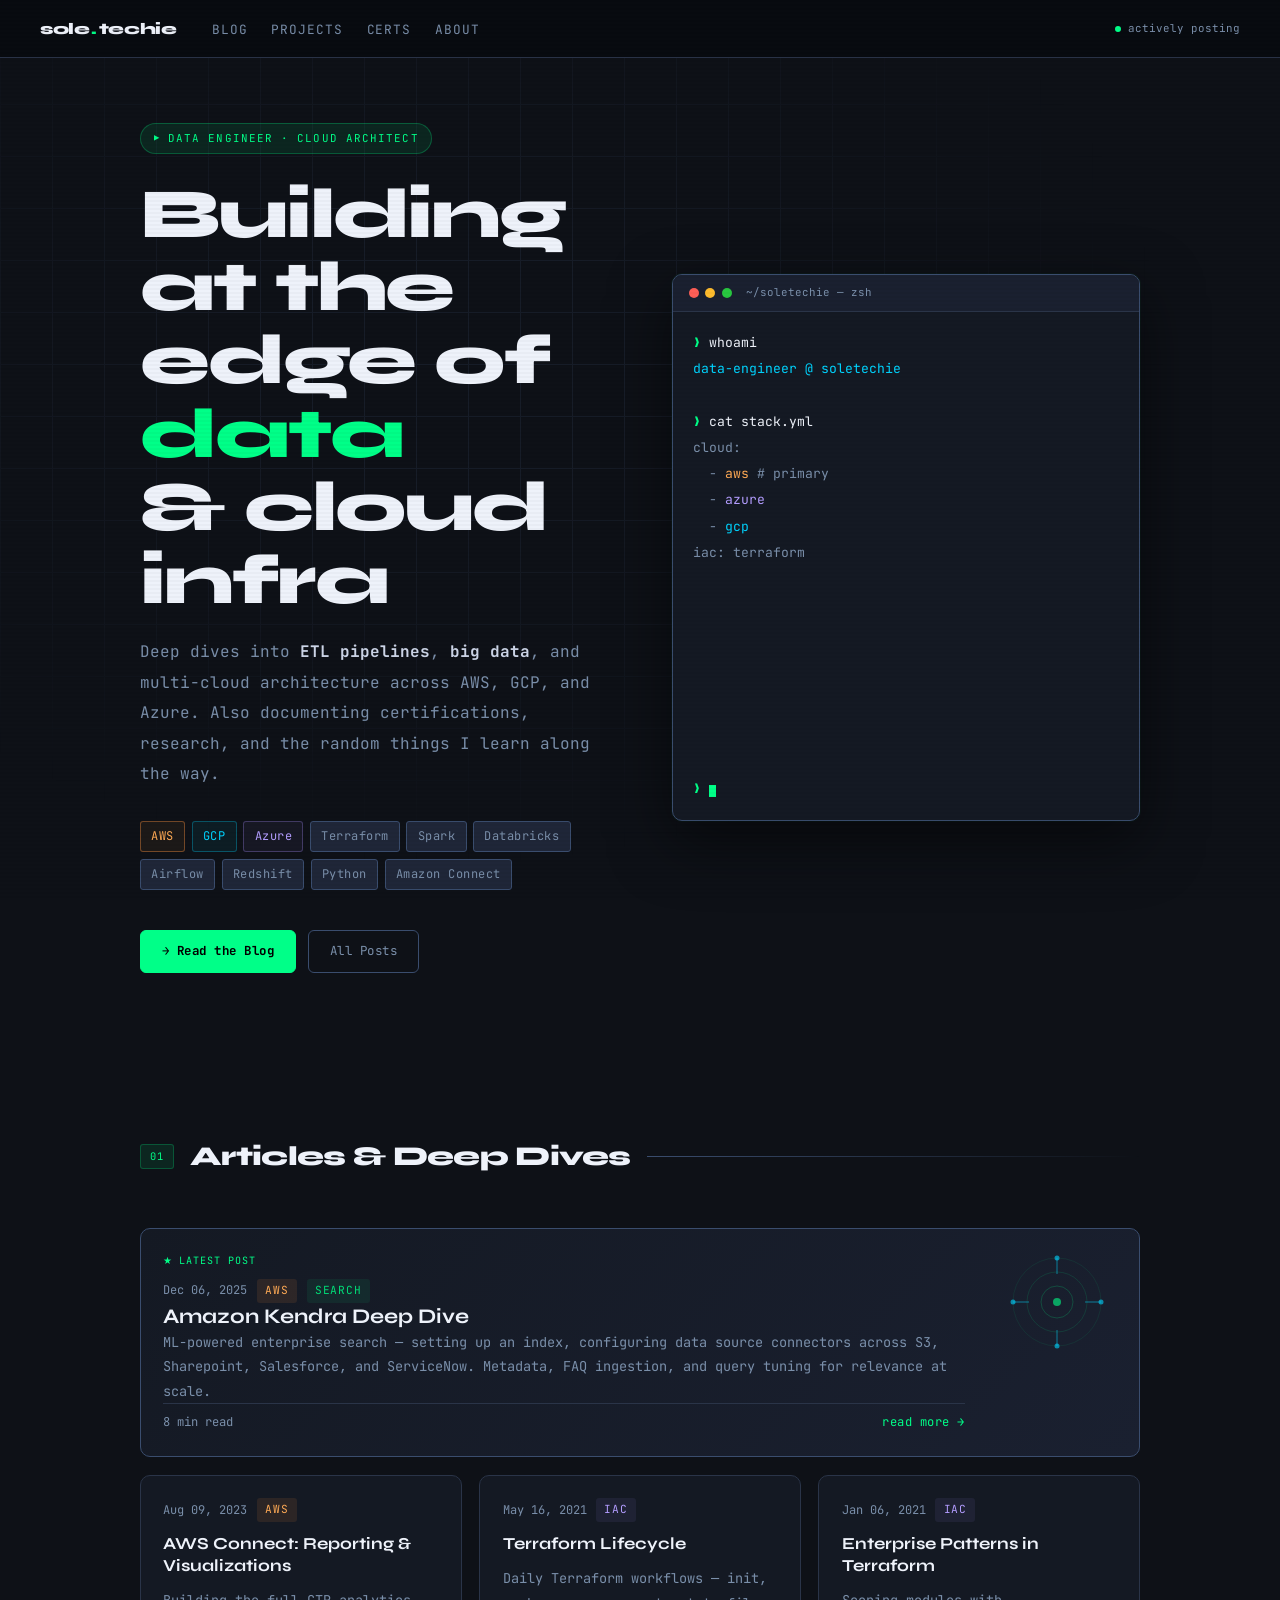
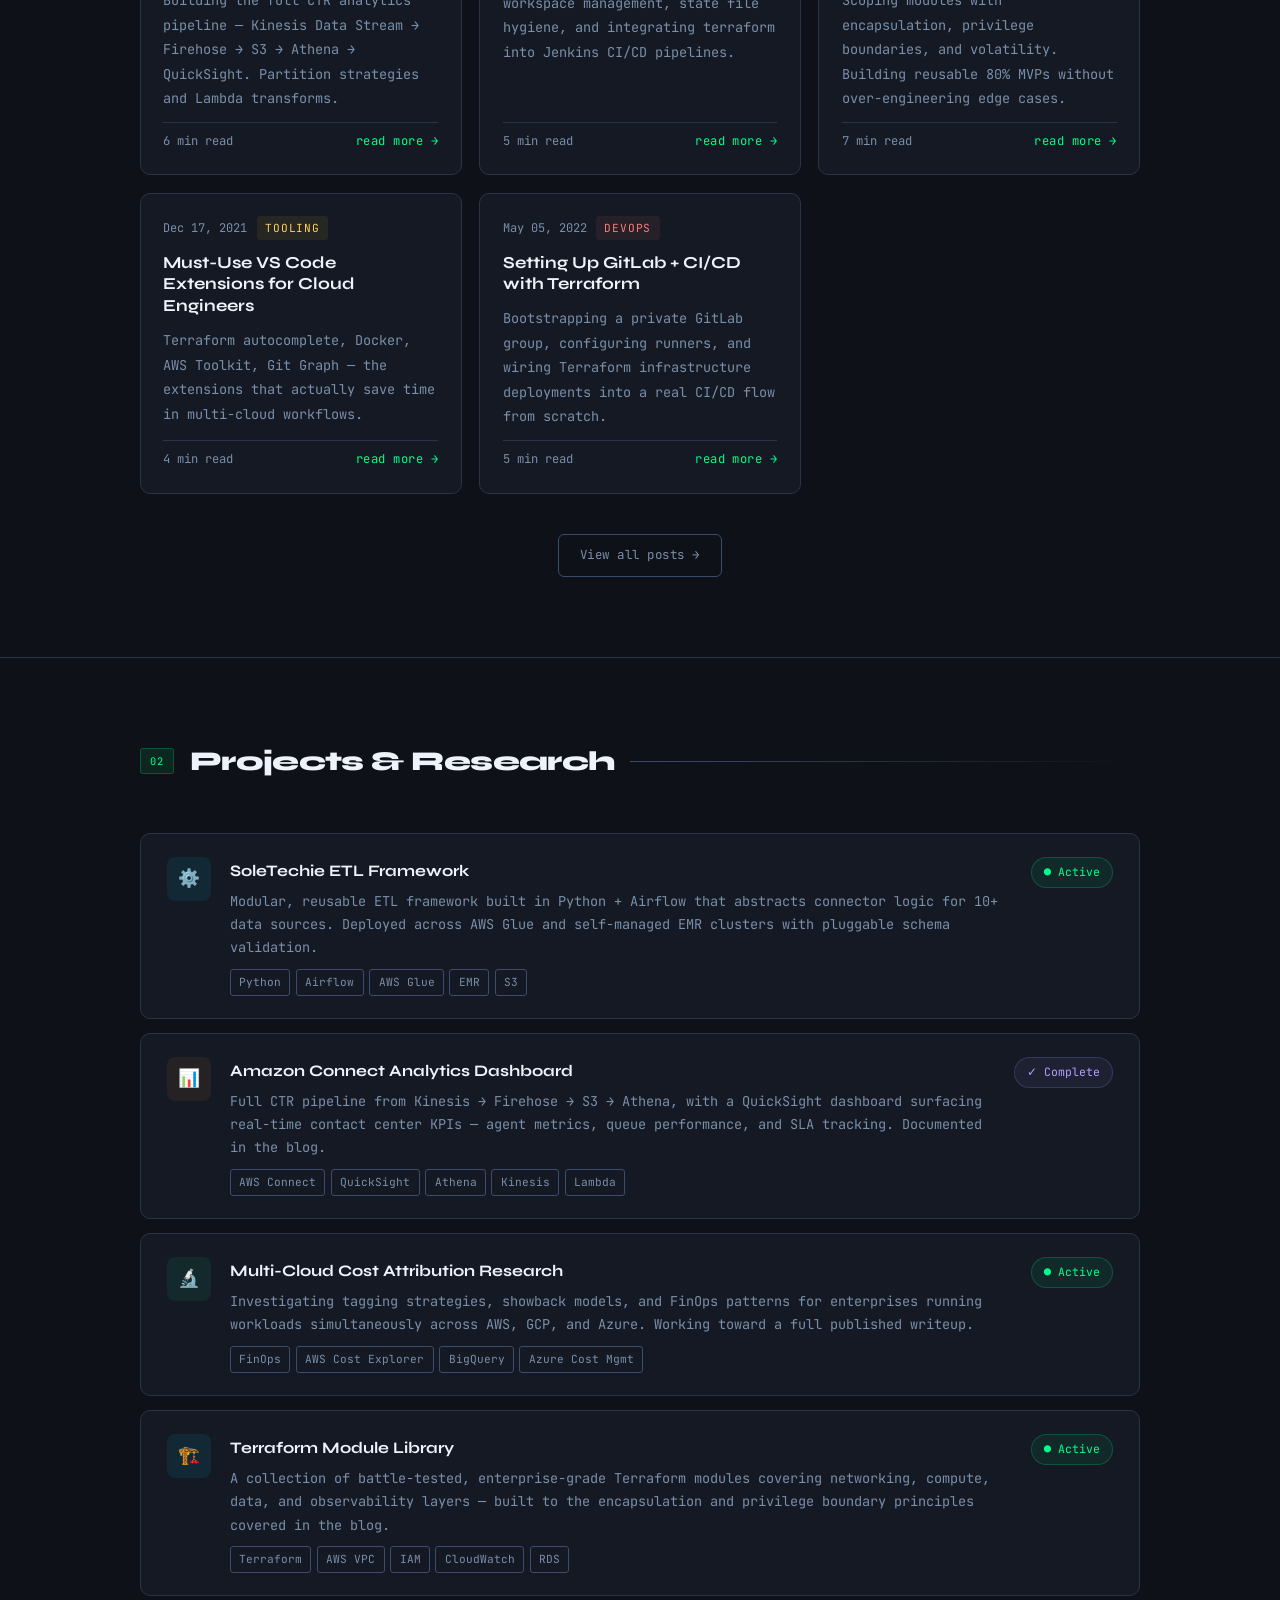
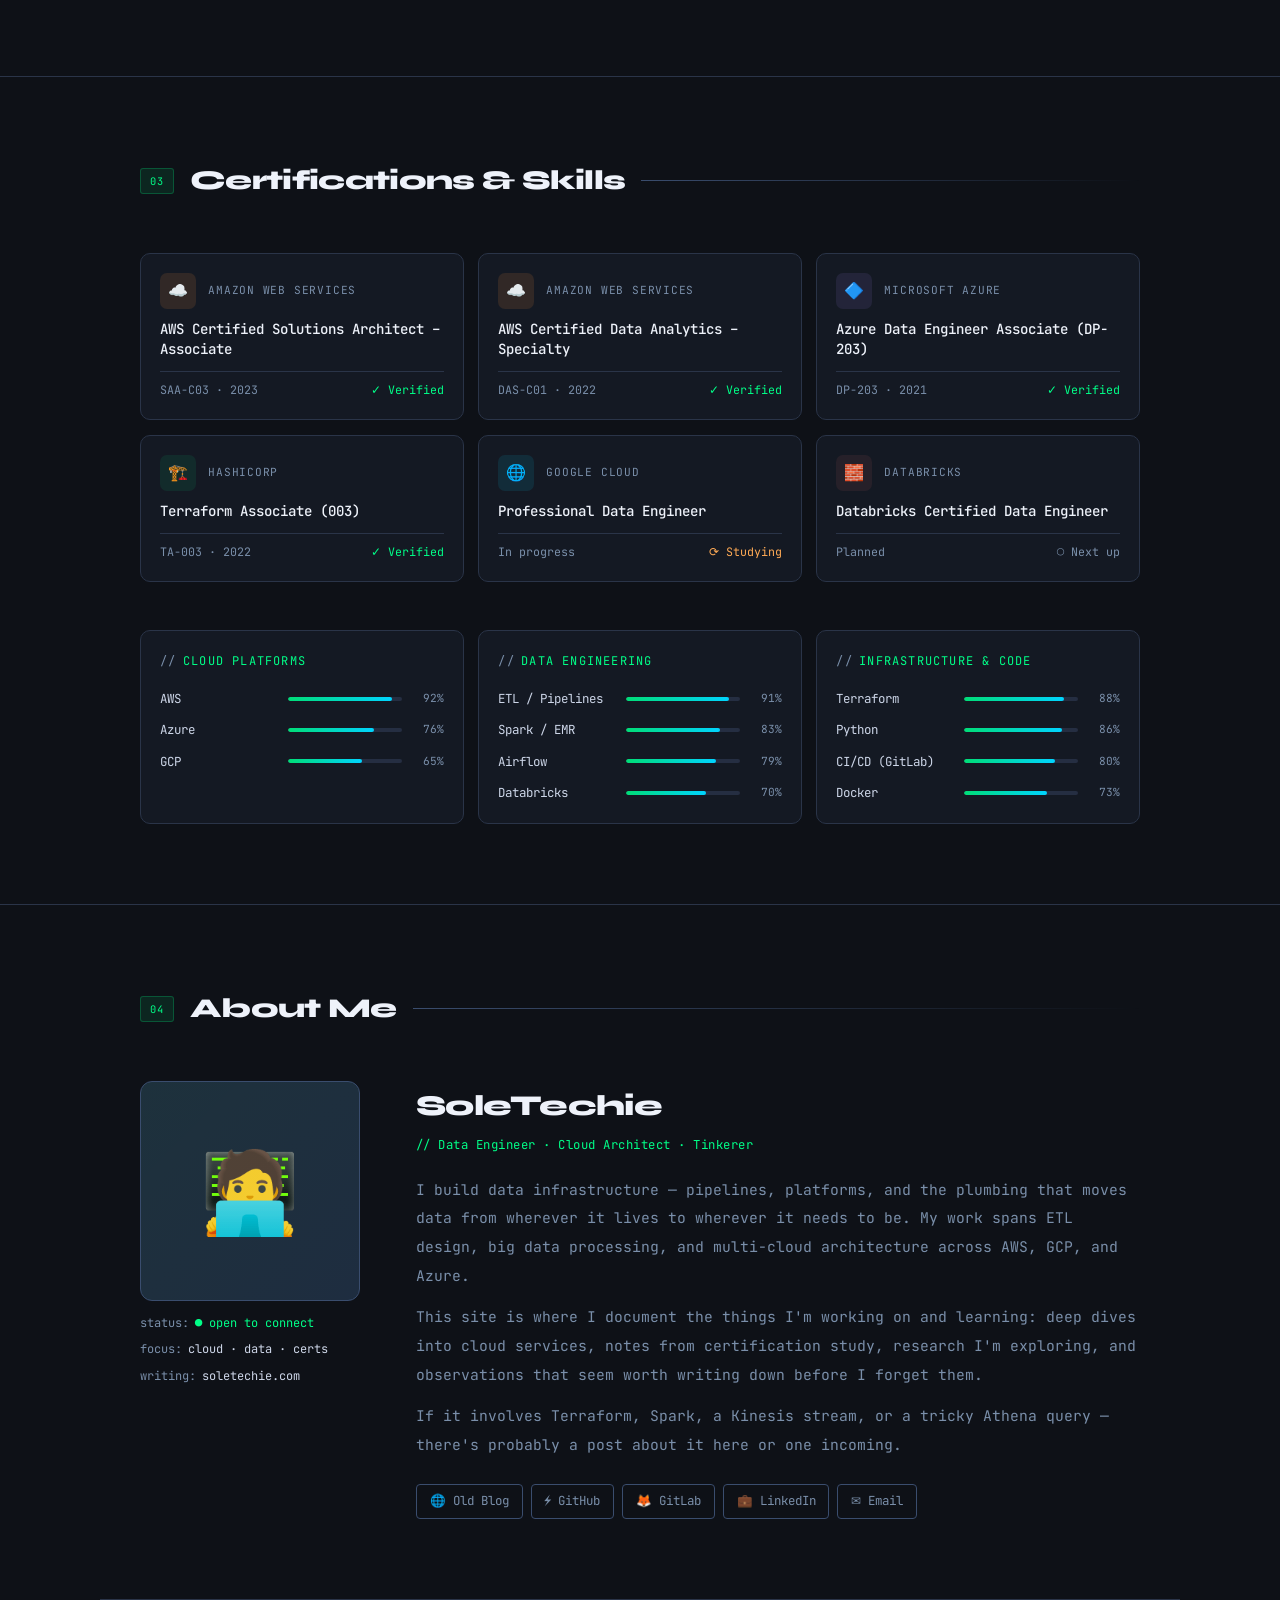
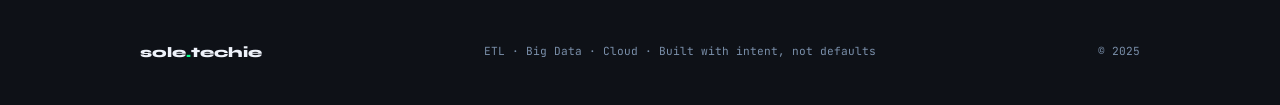
==== commit 4f24d0d8: "soletechie blog updates" ====
--- a/index.html
+++ b/index.html
@@ -42,8 +42,8 @@
 
       <p class="hero-desc">
         Deep dives into <strong>ETL pipelines</strong>, <strong>big data</strong>, and multi-cloud
-        architecture across AWS, GCP, and Azure. Also documenting patents, certifications,
-        and random discoveries along the way.
+        architecture across AWS, GCP, and Azure. Also documenting certifications, research,
+        and the random things I learn along the way.
       </p>
 
       <div class="hero-chips">
@@ -56,7 +56,7 @@
         <span class="chip">Airflow</span>
         <span class="chip">Redshift</span>
         <span class="chip">Python</span>
-        <span class="chip chip-green">Patent Pending</span>
+        <span class="chip">Amazon Connect</span>
       </div>
 
       <div class="hero-actions">
@@ -224,39 +224,23 @@
 </section>
 
 <!-- ═══════════════════════════════════════════════
-     PROJECTS & PATENTS
+     PROJECTS
 ════════════════════════════════════════════════ -->
 <section id="projects" class="section">
   <div class="container">
     <div class="sec-head reveal">
       <span class="sec-num">02</span>
-      <h2 class="sec-title">Projects & Patents</h2>
+      <h2 class="sec-title">Projects & Research</h2>
       <div class="sec-line"></div>
     </div>
 
     <div class="projects-list">
-
-      <div class="proj-card reveal">
-        <div class="proj-icon pi-patent">💡</div>
-        <div>
-          <div class="proj-name">Intelligent Data Routing System <span style="font-size:.68rem;color:var(--text-dim);font-weight:400;">(Patent Pending)</span></div>
-          <div class="proj-desc">A novel approach to dynamically routing streaming data across heterogeneous cloud storage backends based on real-time schema inference and cost optimization signals. Filed with the USPTO.</div>
-          <div class="proj-tags">
-            <span class="proj-tag">Kinesis</span>
-            <span class="proj-tag">Lambda</span>
-            <span class="proj-tag">Schema Registry</span>
-            <span class="proj-tag">Cost Optimization</span>
-            <span class="proj-tag">USPTO</span>
-          </div>
-        </div>
-        <span class="proj-status s-pending">⏳ Pending</span>
-      </div>
 
       <div class="proj-card reveal">
         <div class="proj-icon pi-build">⚙️</div>
         <div>
           <div class="proj-name">SoleTechie ETL Framework</div>
-          <div class="proj-desc">Modular, reusable ETL framework built in Python + Airflow that abstracts connector logic for 10+ data sources. Deployed across AWS Glue and self-managed EMR clusters.</div>
+          <div class="proj-desc">Modular, reusable ETL framework built in Python + Airflow that abstracts connector logic for 10+ data sources. Deployed across AWS Glue and self-managed EMR clusters with pluggable schema validation.</div>
           <div class="proj-tags">
             <span class="proj-tag">Python</span>
             <span class="proj-tag">Airflow</span>
@@ -269,25 +253,10 @@
       </div>
 
       <div class="proj-card reveal">
-        <div class="proj-icon pi-research">🔬</div>
-        <div>
-          <div class="proj-name">Multi-Cloud Cost Attribution Research</div>
-          <div class="proj-desc">Researching tagging strategies, showback models, and FinOps patterns for orgs running workloads simultaneously across AWS, GCP, and Azure. Working toward a published writeup.</div>
-          <div class="proj-tags">
-            <span class="proj-tag">FinOps</span>
-            <span class="proj-tag">AWS Cost Explorer</span>
-            <span class="proj-tag">BigQuery</span>
-            <span class="proj-tag">Azure Cost Mgmt</span>
-          </div>
-        </div>
-        <span class="proj-status s-active">● Active</span>
-      </div>
-
-      <div class="proj-card reveal">
         <div class="proj-icon pi-data">📊</div>
         <div>
           <div class="proj-name">Amazon Connect Analytics Dashboard</div>
-          <div class="proj-desc">Full CTR pipeline from Kinesis → Firehose → S3 → Athena, with a QuickSight dashboard surfacing real-time contact center KPIs. Fully documented in the blog.</div>
+          <div class="proj-desc">Full CTR pipeline from Kinesis → Firehose → S3 → Athena, with a QuickSight dashboard surfacing real-time contact center KPIs — agent metrics, queue performance, and SLA tracking. Documented in the blog.</div>
           <div class="proj-tags">
             <span class="proj-tag">AWS Connect</span>
             <span class="proj-tag">QuickSight</span>
@@ -297,6 +266,37 @@
           </div>
         </div>
         <span class="proj-status s-done">✓ Complete</span>
+      </div>
+
+      <div class="proj-card reveal">
+        <div class="proj-icon pi-research">🔬</div>
+        <div>
+          <div class="proj-name">Multi-Cloud Cost Attribution Research</div>
+          <div class="proj-desc">Investigating tagging strategies, showback models, and FinOps patterns for enterprises running workloads simultaneously across AWS, GCP, and Azure. Working toward a full published writeup.</div>
+          <div class="proj-tags">
+            <span class="proj-tag">FinOps</span>
+            <span class="proj-tag">AWS Cost Explorer</span>
+            <span class="proj-tag">BigQuery</span>
+            <span class="proj-tag">Azure Cost Mgmt</span>
+          </div>
+        </div>
+        <span class="proj-status s-active">● Active</span>
+      </div>
+
+      <div class="proj-card reveal">
+        <div class="proj-icon pi-build">🏗️</div>
+        <div>
+          <div class="proj-name">Terraform Module Library</div>
+          <div class="proj-desc">A collection of battle-tested, enterprise-grade Terraform modules covering networking, compute, data, and observability layers — built to the encapsulation and privilege boundary principles covered in the blog.</div>
+          <div class="proj-tags">
+            <span class="proj-tag">Terraform</span>
+            <span class="proj-tag">AWS VPC</span>
+            <span class="proj-tag">IAM</span>
+            <span class="proj-tag">CloudWatch</span>
+            <span class="proj-tag">RDS</span>
+          </div>
+        </div>
+        <span class="proj-status s-active">● Active</span>
       </div>
 
     </div>
@@ -448,7 +448,7 @@
           </div>
           <div class="about-status-row">
             <span class="about-status-key">focus:</span>
-            <span class="about-status-val">cloud · data · patents</span>
+            <span class="about-status-val">cloud · data · certs</span>
           </div>
           <div class="about-status-row">
             <span class="about-status-key">writing:</span>
@@ -462,7 +462,7 @@
         <div class="about-role">// Data Engineer · Cloud Architect · Tinkerer</div>
         <div class="about-bio">
           <p>I build data infrastructure — pipelines, platforms, and the plumbing that moves data from wherever it lives to wherever it needs to be. My work spans ETL design, big data processing, and multi-cloud architecture across AWS, GCP, and Azure.</p>
-          <p>This site is where I document the things I'm working on and learning: deep dives into cloud services, notes from certification study, patent ideas I'm developing, and observations that seem worth writing down before I forget them.</p>
+          <p>This site is where I document the things I'm working on and learning: deep dives into cloud services, notes from certification study, research I'm exploring, and observations that seem worth writing down before I forget them.</p>
           <p>If it involves Terraform, Spark, a Kinesis stream, or a tricky Athena query — there's probably a post about it here or one incoming.</p>
         </div>
         <div class="about-links">
--- a/css/main.css
+++ b/css/main.css
@@ -7,50 +7,50 @@
 
 /* ── TOKENS ── */
 :root {
-  --bg:          #080b0f;
-  --bg2:         #0d1117;
-  --bg3:         #111620;
-  --surface:     #161c28;
-  --surface2:    #1c2333;
-  --border:      #1e2535;
-  --border-hi:   #2d3a55;
+  --bg:          #0e1117;
+  --bg2:         #141923;
+  --bg3:         #1a2030;
+  --surface:     #1f2638;
+  --surface2:    #252e42;
+  --border:      #2a3448;
+  --border-hi:   #3a4d6e;
 
   --green:       #00ff88;
-  --green-d:     #00cc6a;
-  --green-glow:  rgba(0,255,136,0.15);
-  --green-muted: rgba(0,255,136,0.07);
+  --green-d:     #00dd77;
+  --green-glow:  rgba(0,255,136,0.18);
+  --green-muted: rgba(0,255,136,0.09);
   --cyan:        #00d4ff;
-  --cyan-muted:  rgba(0,212,255,0.07);
-  --purple:      #a78bfa;
-  --orange:      #fb923c;
-  --red:         #f87171;
-  --yellow:      #fbbf24;
-
-  --text:        #b0bcd0;
-  --text-dim:    #55657a;
-  --text-bright: #e2e8f4;
-  --text-code:   #7dd3fc;
+  --cyan-muted:  rgba(0,212,255,0.09);
+  --purple:      #b39dff;
+  --orange:      #ffaa55;
+  --red:         #ff7b7b;
+  --yellow:      #ffd060;
+
+  --text:        #cdd6e8;
+  --text-dim:    #7a8faa;
+  --text-bright: #eef2fa;
+  --text-code:   #93d5f8;
 
   --mono: 'JetBrains Mono', monospace;
   --sans: 'Syne', sans-serif;
 
   --radius:  6px;
   --radius-lg: 10px;
-  --shadow:  0 8px 32px rgba(0,0,0,0.5);
-  --shadow-lg: 0 20px 60px rgba(0,0,0,0.6);
-
-  --nav-h:   54px;
+  --shadow:  0 8px 32px rgba(0,0,0,0.4);
+  --shadow-lg: 0 20px 60px rgba(0,0,0,0.5);
+
+  --nav-h:   58px;
   --max-w:   1080px;
 }
 
 /* ── RESET ── */
 *, *::before, *::after { box-sizing: border-box; margin: 0; padding: 0; }
-html { scroll-behavior: smooth; font-size: 15px; }
+html { scroll-behavior: smooth; font-size: 16px; }
 body {
   background: var(--bg);
   color: var(--text);
   font-family: var(--mono);
-  line-height: 1.7;
+  line-height: 1.75;
   overflow-x: hidden;
   -webkit-font-smoothing: antialiased;
 }
@@ -93,7 +93,7 @@
 }
 .nav-links a {
   color: var(--text-dim);
-  font-size: 0.72rem; letter-spacing: 0.07em; text-transform: uppercase;
+  font-size: 0.8rem; letter-spacing: 0.07em; text-transform: uppercase;
   padding: 0.3rem 0.7rem; border-radius: 4px;
   transition: color 0.15s, background 0.15s;
   text-decoration: none;
@@ -169,8 +169,8 @@
 .hero h1 em { font-style: normal; color: var(--green); }
 
 .hero-desc {
-  font-size: 0.88rem; color: var(--text-dim);
-  max-width: 480px; line-height: 1.85; margin-bottom: 2rem;
+  font-size: 1rem; color: var(--text-dim);
+  max-width: 480px; line-height: 1.9; margin-bottom: 2rem;
 }
 .hero-desc strong { color: var(--text); }
 
@@ -178,7 +178,7 @@
   display: flex; flex-wrap: wrap; gap: 0.4rem; margin-bottom: 2.5rem;
 }
 .chip {
-  font-size: 0.67rem; padding: 0.22rem 0.6rem;
+  font-size: 0.75rem; padding: 0.25rem 0.65rem;
   border: 1px solid var(--border-hi); border-radius: 3px;
   color: var(--text-dim); background: var(--surface);
   letter-spacing: 0.04em;
@@ -235,7 +235,7 @@
 .tdot-g { background: #28c840; }
 .term-title { margin-left: 0.5rem; font-size: 0.68rem; color: var(--text-dim); }
 
-.term-body { padding: 1.1rem 1.25rem; font-size: 0.72rem; line-height: 2; }
+.term-body { padding: 1.1rem 1.25rem; font-size: 0.82rem; line-height: 2; }
 .tl { display: block; }
 .tp { color: var(--green); }
 .tc { color: var(--text-bright); }
@@ -308,9 +308,9 @@
 }
 
 .post-meta { display: flex; align-items: center; gap: 0.6rem; flex-wrap: wrap; }
-.post-date { font-size: 0.67rem; color: var(--text-dim); }
+.post-date { font-size: 0.75rem; color: var(--text-dim); }
 .post-tag {
-  font-size: 0.62rem; padding: 0.12rem 0.48rem;
+  font-size: 0.7rem; padding: 0.14rem 0.52rem;
   border-radius: 3px; text-transform: uppercase; letter-spacing: 0.07em;
 }
 .tag-aws    { background: rgba(251,146,60,.1);  color: var(--orange); }
@@ -322,16 +322,16 @@
 
 .post-title {
   font-family: var(--sans); font-weight: 700;
-  font-size: 0.98rem; color: var(--text-bright); line-height: 1.3;
-}
-.featured .post-title { font-size: 1.25rem; }
-
-.post-excerpt { font-size: 0.77rem; color: var(--text-dim); line-height: 1.75; flex: 1; }
+  font-size: 1.05rem; color: var(--text-bright); line-height: 1.3;
+}
+.featured .post-title { font-size: 1.3rem; }
+
+.post-excerpt { font-size: 0.85rem; color: var(--text-dim); line-height: 1.8; flex: 1; }
 
 .post-footer {
   display: flex; justify-content: space-between; align-items: center;
   padding-top: 0.5rem; border-top: 1px solid var(--border);
-  font-size: 0.68rem; color: var(--text-dim);
+  font-size: 0.76rem; color: var(--text-dim);
 }
 .post-read { color: var(--green); letter-spacing: 0.04em; transition: letter-spacing .2s; }
 .post-card:hover .post-read { letter-spacing: 0.12em; }
@@ -364,18 +364,18 @@
 .pi-data    { background: rgba(251,146,60,.08); }
 
 .proj-name {
-  font-family: var(--sans); font-size: 0.95rem; font-weight: 700;
-  color: var(--text-bright); margin-bottom: 0.3rem;
-}
-.proj-desc { font-size: 0.77rem; color: var(--text-dim); line-height: 1.65; }
+  font-family: var(--sans); font-size: 1rem; font-weight: 700;
+  color: var(--text-bright); margin-bottom: 0.35rem;
+}
+.proj-desc { font-size: 0.85rem; color: var(--text-dim); line-height: 1.7; }
 .proj-tags  { display: flex; flex-wrap: wrap; gap: 0.35rem; margin-top: 0.6rem; }
 .proj-tag   {
-  font-size: 0.62rem; padding: 0.12rem 0.48rem;
+  font-size: 0.7rem; padding: 0.15rem 0.52rem;
   border: 1px solid var(--border-hi); border-radius: 3px; color: var(--text-dim);
 }
 
 .proj-status {
-  font-size: 0.65rem; padding: 0.25rem 0.7rem; border-radius: 20px;
+  font-size: 0.72rem; padding: 0.28rem 0.75rem; border-radius: 20px;
   white-space: nowrap; align-self: flex-start;
 }
 .s-active   { background: rgba(0,255,136,.07); color: var(--green);  border: 1px solid rgba(0,255,136,.2); }
@@ -410,11 +410,11 @@
 .ci-hashi { background: rgba(0,255,136,.08);  }
 .ci-db    { background: rgba(248,113,113,.08);}
 
-.cert-provider { font-size: 0.62rem; color: var(--text-dim); letter-spacing: 0.07em; text-transform: uppercase; }
-.cert-name { font-size: 0.82rem; color: var(--text-bright); font-weight: 500; line-height: 1.4; }
+.cert-provider { font-size: 0.7rem; color: var(--text-dim); letter-spacing: 0.07em; text-transform: uppercase; }
+.cert-name { font-size: 0.88rem; color: var(--text-bright); font-weight: 500; line-height: 1.4; }
 .cert-foot {
   display: flex; justify-content: space-between; align-items: center;
-  font-size: 0.65rem; color: var(--text-dim);
+  font-size: 0.73rem; color: var(--text-dim);
   padding-top: 0.5rem; border-top: 1px solid var(--border);
 }
 .cert-ok { color: var(--green); }
@@ -432,22 +432,22 @@
   background: var(--bg2); border: 1px solid var(--border); border-radius: var(--radius-lg); padding: 1.2rem;
 }
 .skill-group-label {
-  font-size: 0.67rem; color: var(--green); text-transform: uppercase; letter-spacing: 0.1em;
+  font-size: 0.75rem; color: var(--green); text-transform: uppercase; letter-spacing: 0.1em;
   margin-bottom: 1rem; display: flex; align-items: center; gap: 0.4rem;
 }
 .skill-group-label::before { content: '//'; color: var(--text-dim); }
 
-.skill-bars { display: flex; flex-direction: column; gap: 0.55rem; }
+.skill-bars { display: flex; flex-direction: column; gap: 0.6rem; }
 .skill-row  { display: flex; align-items: center; gap: 0.75rem; }
-.skill-label{ font-size: 0.7rem; color: var(--text); width: 108px; flex-shrink: 0; }
-.bar-track  { flex: 1; height: 3px; background: var(--surface2); border-radius: 2px; overflow: hidden; }
+.skill-label{ font-size: 0.78rem; color: var(--text); width: 116px; flex-shrink: 0; }
+.bar-track  { flex: 1; height: 4px; background: var(--surface2); border-radius: 2px; overflow: hidden; }
 .bar-fill   {
   height: 100%; border-radius: 2px;
   background: linear-gradient(90deg, var(--green-d), var(--cyan));
   animation: barIn 1.1s cubic-bezier(.22,1,.36,1) both;
 }
 @keyframes barIn { from { width: 0 !important; } }
-.skill-pct  { font-size: 0.62rem; color: var(--text-dim); width: 28px; text-align: right; flex-shrink: 0; }
+.skill-pct  { font-size: 0.7rem; color: var(--text-dim); width: 30px; text-align: right; flex-shrink: 0; }
 
 /* ── ABOUT ── */
 .about-grid {
@@ -470,8 +470,8 @@
 }
 .about-status {
   margin-top: 0.75rem;
-  font-size: 0.67rem; color: var(--text-dim);
-  display: flex; flex-direction: column; gap: 0.3rem;
+  font-size: 0.75rem; color: var(--text-dim);
+  display: flex; flex-direction: column; gap: 0.35rem;
 }
 .about-status-row { display: flex; gap: 0.4rem; }
 .about-status-key { color: var(--text-dim); }
@@ -486,15 +486,15 @@
   font-size: 0.77rem; color: var(--green); letter-spacing: 0.04em; margin-bottom: 1.25rem;
 }
 .about-bio {
-  font-size: 0.82rem; color: var(--text-dim); line-height: 1.9; margin-bottom: 1.5rem;
+  font-size: 0.92rem; color: var(--text-dim); line-height: 1.95; margin-bottom: 1.5rem;
 }
 .about-bio p + p { margin-top: 0.8rem; }
 
 .about-links { display: flex; flex-wrap: wrap; gap: 0.5rem; }
 .about-link {
   display: inline-flex; align-items: center; gap: 0.4rem;
-  font-size: 0.7rem; color: var(--text-dim); text-decoration: none;
-  padding: 0.3rem 0.7rem; border: 1px solid var(--border-hi); border-radius: 4px;
+  font-size: 0.78rem; color: var(--text-dim); text-decoration: none;
+  padding: 0.35rem 0.8rem; border: 1px solid var(--border-hi); border-radius: 4px;
   transition: color .2s, border-color .2s;
 }
 .about-link:hover { color: var(--text-bright); border-color: var(--text-dim); text-decoration: none; }
@@ -516,14 +516,14 @@
   padding: calc(var(--nav-h) + 4rem) 0 3rem;
   border-bottom: 1px solid var(--border);
 }
-.blog-hero-tag { font-size: 0.68rem; color: var(--green); letter-spacing: 0.1em; text-transform: uppercase; margin-bottom: 0.75rem; }
+.blog-hero-tag { font-size: 0.75rem; color: var(--green); letter-spacing: 0.1em; text-transform: uppercase; margin-bottom: 0.75rem; }
 .blog-hero h1 { font-family: var(--sans); font-size: clamp(2rem, 4vw, 3.2rem); font-weight: 800; color: var(--text-bright); letter-spacing: -0.025em; margin-bottom: 0.75rem; }
-.blog-hero p  { font-size: 0.85rem; color: var(--text-dim); max-width: 480px; }
+.blog-hero p  { font-size: 0.95rem; color: var(--text-dim); max-width: 480px; }
 
 .blog-filters { display: flex; flex-wrap: wrap; gap: 0.4rem; margin: 2rem 0; }
 .filter-btn {
-  font-family: var(--mono); font-size: 0.68rem; letter-spacing: 0.05em;
-  padding: 0.28rem 0.7rem; border-radius: 4px;
+  font-family: var(--mono); font-size: 0.76rem; letter-spacing: 0.05em;
+  padding: 0.32rem 0.8rem; border-radius: 4px;
   border: 1px solid var(--border-hi); background: transparent; cursor: pointer;
   color: var(--text-dim); transition: all .15s;
 }
@@ -538,8 +538,8 @@
   transition: border-color .2s, background .2s;
 }
 .list-card:hover { border-color: var(--border-hi); background: var(--bg3); text-decoration: none; }
-.list-card-title { font-family: var(--sans); font-size: 0.95rem; font-weight: 700; color: var(--text-bright); margin-bottom: 0.25rem; }
-.list-card-meta  { font-size: 0.68rem; color: var(--text-dim); display: flex; gap: 0.6rem; align-items: center; flex-wrap: wrap; }
+.list-card-title { font-family: var(--sans); font-size: 1rem; font-weight: 700; color: var(--text-bright); margin-bottom: 0.3rem; }
+.list-card-meta  { font-size: 0.75rem; color: var(--text-dim); display: flex; gap: 0.6rem; align-items: center; flex-wrap: wrap; }
 .list-card-arrow { color: var(--green); font-size: 0.9rem; }
 
 /* ── POST PAGE ── */
@@ -548,7 +548,7 @@
 .post-header .post-meta { margin-bottom: 1rem; }
 .post-header h1 { font-family: var(--sans); font-size: clamp(1.8rem, 3.5vw, 2.8rem); font-weight: 800; color: var(--text-bright); letter-spacing: -0.025em; line-height: 1.1; }
 
-.post-content { font-size: 0.88rem; line-height: 1.9; max-width: 720px; color: var(--text); }
+.post-content { font-size: 0.96rem; line-height: 1.95; max-width: 720px; color: var(--text); }
 .post-content h2 { font-family: var(--sans); font-size: 1.3rem; font-weight: 700; color: var(--text-bright); margin: 2.5rem 0 0.75rem; letter-spacing: -0.02em; }
 .post-content h3 { font-family: var(--sans); font-size: 1.05rem; font-weight: 700; color: var(--text-bright); margin: 1.8rem 0 0.5rem; }
 .post-content p  { margin-bottom: 1rem; }
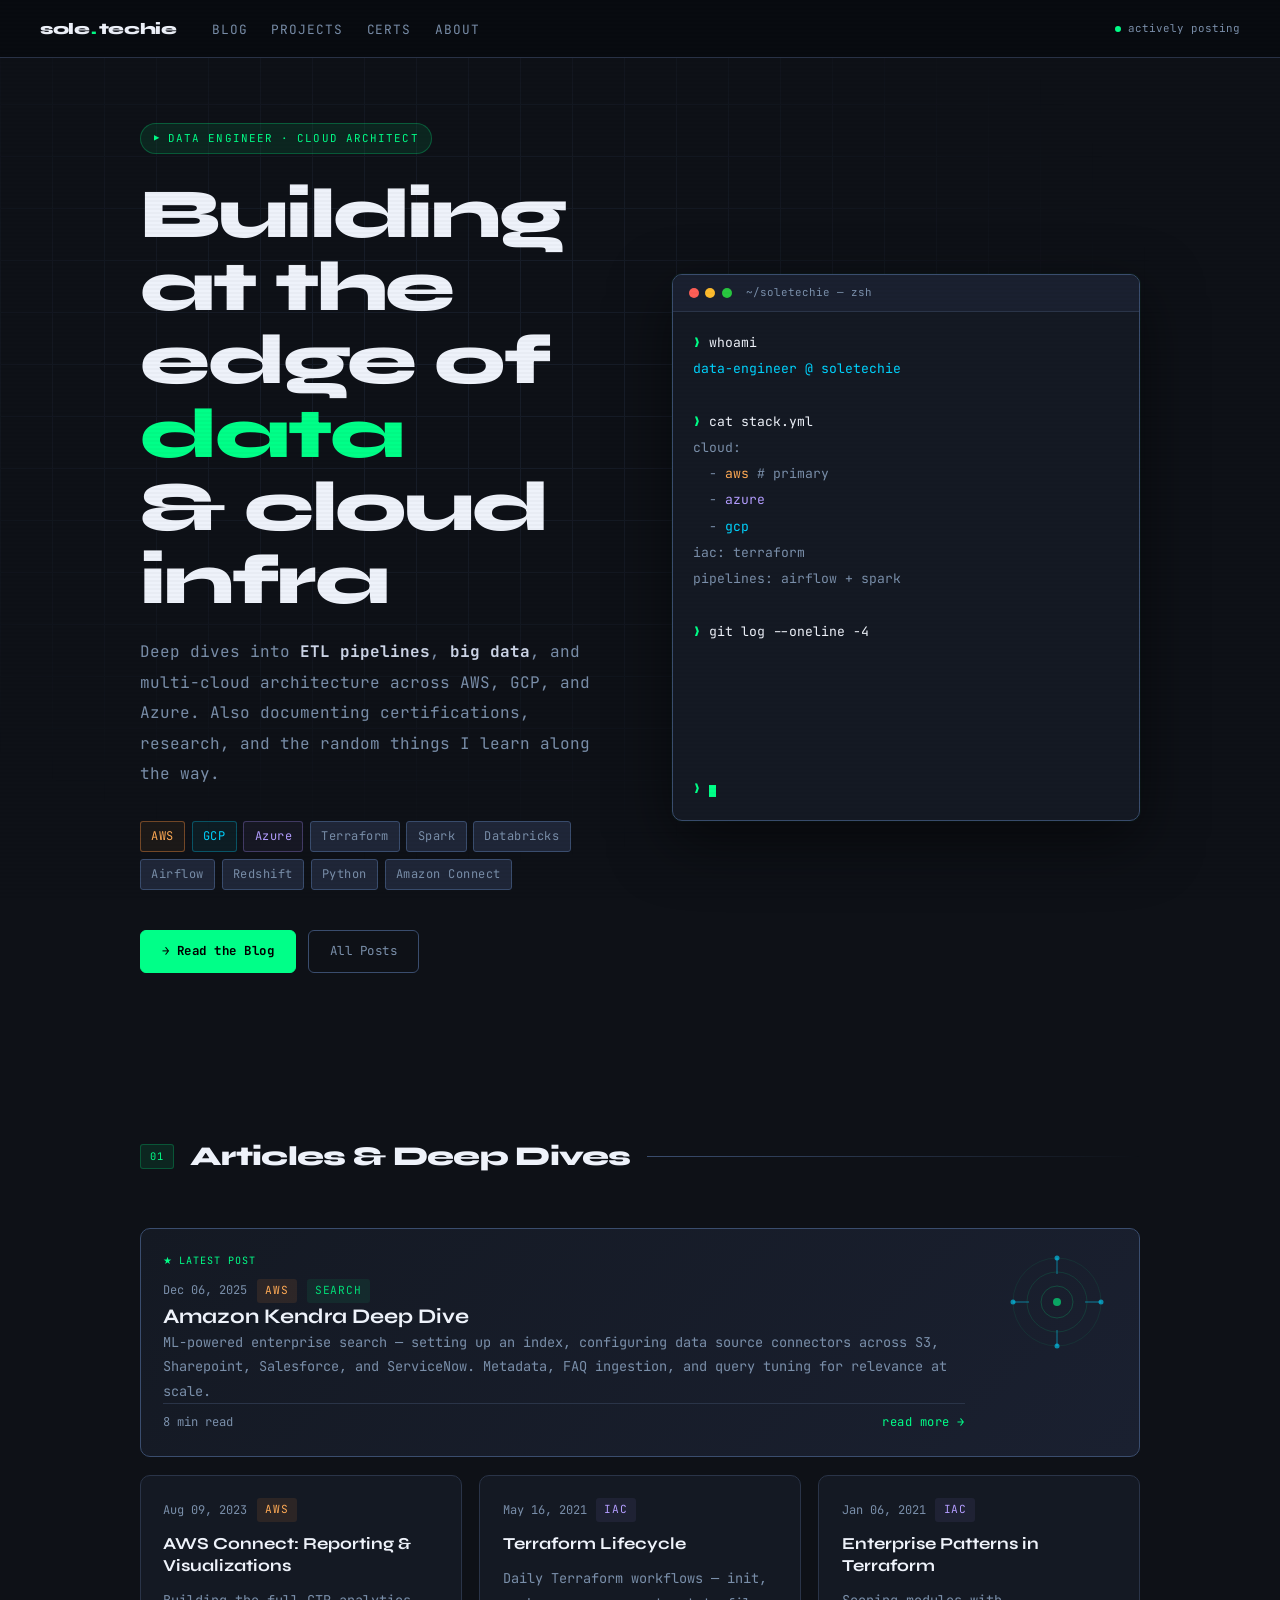
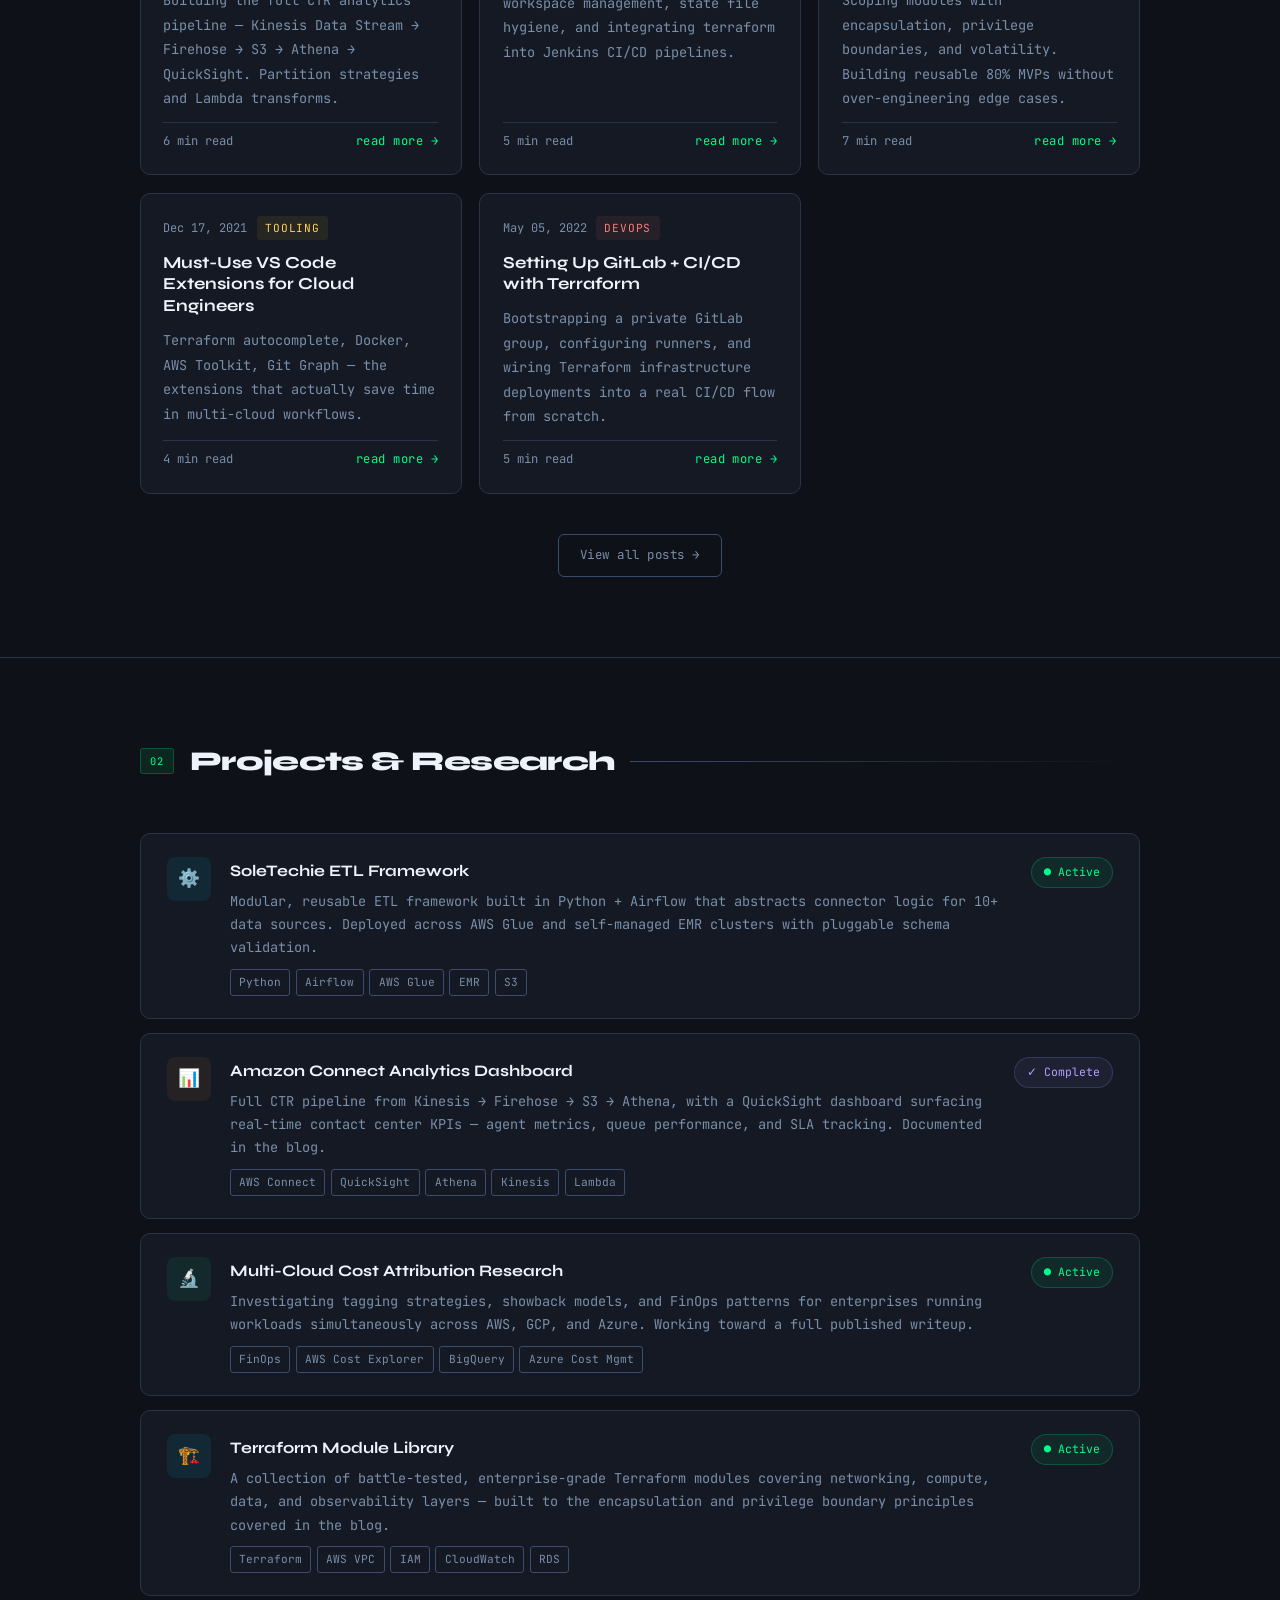
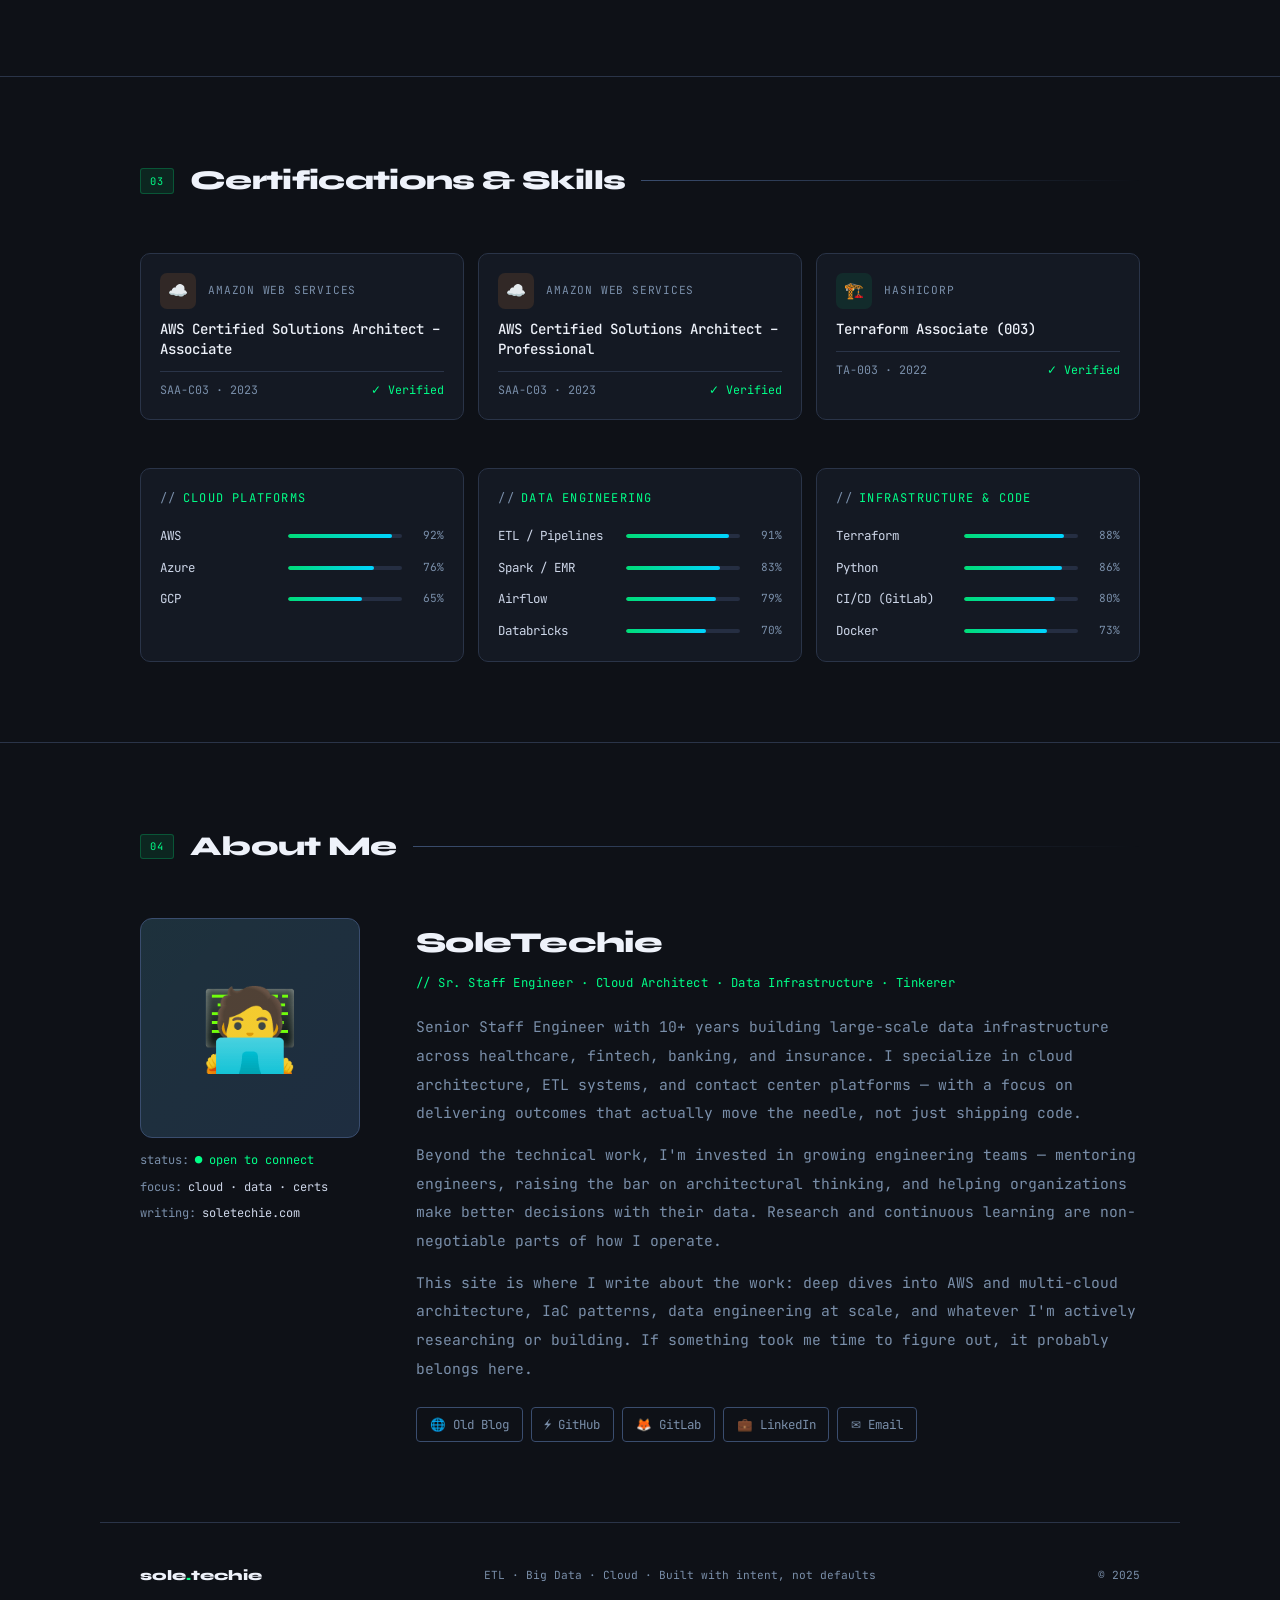
==== commit 0dff54aa: "Revise meta tags and update certification details Updated the meta description and title for better " ====
--- a/index.html
+++ b/index.html
@@ -3,8 +3,8 @@
 <head>
   <meta charset="UTF-8" />
   <meta name="viewport" content="width=device-width, initial-scale=1.0" />
-  <meta name="description" content="SoleTechie — ETL, big data, and cloud architecture across AWS, GCP & Azure. Deep dives, projects, patents, and certifications." />
-  <title>SoleTechie — Data Engineering & Cloud Architecture</title>
+  <meta name="description" content="SoleTechie — Passionate about building solutions at scale, helping serve people through technology" />
+  <title>SoleTechie — Architect/Lead/Builder</title>
   <link rel="icon" type="image/svg+xml" href="data:image/svg+xml,<svg xmlns='http://www.w3.org/2000/svg' viewBox='0 0 32 32'><rect width='32' height='32' rx='6' fill='%23080b0f'/><text y='24' x='4' font-size='22' font-family='monospace' fill='%2300ff88'>S</text></svg>" />
   <link rel="stylesheet" href="css/main.css" />
 </head>
@@ -333,21 +333,9 @@
           <div class="cert-icon ci-aws">☁️</div>
           <span class="cert-provider">Amazon Web Services</span>
         </div>
-        <div class="cert-name">AWS Certified Data Analytics – Specialty</div>
+        <div class="cert-name">AWS Certified Solutions Architect – Professional</div>
         <div class="cert-foot">
-          <span>DAS-C01 · 2022</span>
-          <span class="cert-ok">Verified</span>
-        </div>
-      </div>
-
-      <div class="cert-card reveal">
-        <div class="cert-top">
-          <div class="cert-icon ci-azure">🔷</div>
-          <span class="cert-provider">Microsoft Azure</span>
-        </div>
-        <div class="cert-name">Azure Data Engineer Associate (DP-203)</div>
-        <div class="cert-foot">
-          <span>DP-203 · 2021</span>
+          <span>SAA-C03 · 2023</span>
           <span class="cert-ok">Verified</span>
         </div>
       </div>
@@ -361,30 +349,6 @@
         <div class="cert-foot">
           <span>TA-003 · 2022</span>
           <span class="cert-ok">Verified</span>
-        </div>
-      </div>
-
-      <div class="cert-card reveal">
-        <div class="cert-top">
-          <div class="cert-icon ci-gcp">🌐</div>
-          <span class="cert-provider">Google Cloud</span>
-        </div>
-        <div class="cert-name">Professional Data Engineer</div>
-        <div class="cert-foot">
-          <span>In progress</span>
-          <span class="cert-wip">Studying</span>
-        </div>
-      </div>
-
-      <div class="cert-card reveal">
-        <div class="cert-top">
-          <div class="cert-icon ci-db">🧱</div>
-          <span class="cert-provider">Databricks</span>
-        </div>
-        <div class="cert-name">Databricks Certified Data Engineer</div>
-        <div class="cert-foot">
-          <span>Planned</span>
-          <span class="cert-plan">Next up</span>
         </div>
       </div>
 
@@ -459,11 +423,11 @@
 
       <div class="reveal">
         <div class="about-name">SoleTechie</div>
-        <div class="about-role">// Data Engineer · Cloud Architect · Tinkerer</div>
+        <div class="about-role">// Sr. Staff Engineer · Cloud Architect · Data Infrastructure · Tinkerer</div>
         <div class="about-bio">
-          <p>I build data infrastructure — pipelines, platforms, and the plumbing that moves data from wherever it lives to wherever it needs to be. My work spans ETL design, big data processing, and multi-cloud architecture across AWS, GCP, and Azure.</p>
-          <p>This site is where I document the things I'm working on and learning: deep dives into cloud services, notes from certification study, research I'm exploring, and observations that seem worth writing down before I forget them.</p>
-          <p>If it involves Terraform, Spark, a Kinesis stream, or a tricky Athena query — there's probably a post about it here or one incoming.</p>
+          <p>Senior Staff Engineer with 10+ years building large-scale data infrastructure across healthcare, fintech, banking, and insurance. I specialize in cloud architecture, ETL systems, and contact center platforms — with a focus on delivering outcomes that actually move the needle, not just shipping code.</p>
+          <p>Beyond the technical work, I'm invested in growing engineering teams — mentoring engineers, raising the bar on architectural thinking, and helping organizations make better decisions with their data. Research and continuous learning are non-negotiable parts of how I operate.</p>
+          <p>This site is where I write about the work: deep dives into AWS and multi-cloud architecture, IaC patterns, data engineering at scale, and whatever I'm actively researching or building. If something took me time to figure out, it probably belongs here.</p>
         </div>
         <div class="about-links">
           <a href="https://www.soletechie.com"        class="about-link">🌐 Old Blog</a>
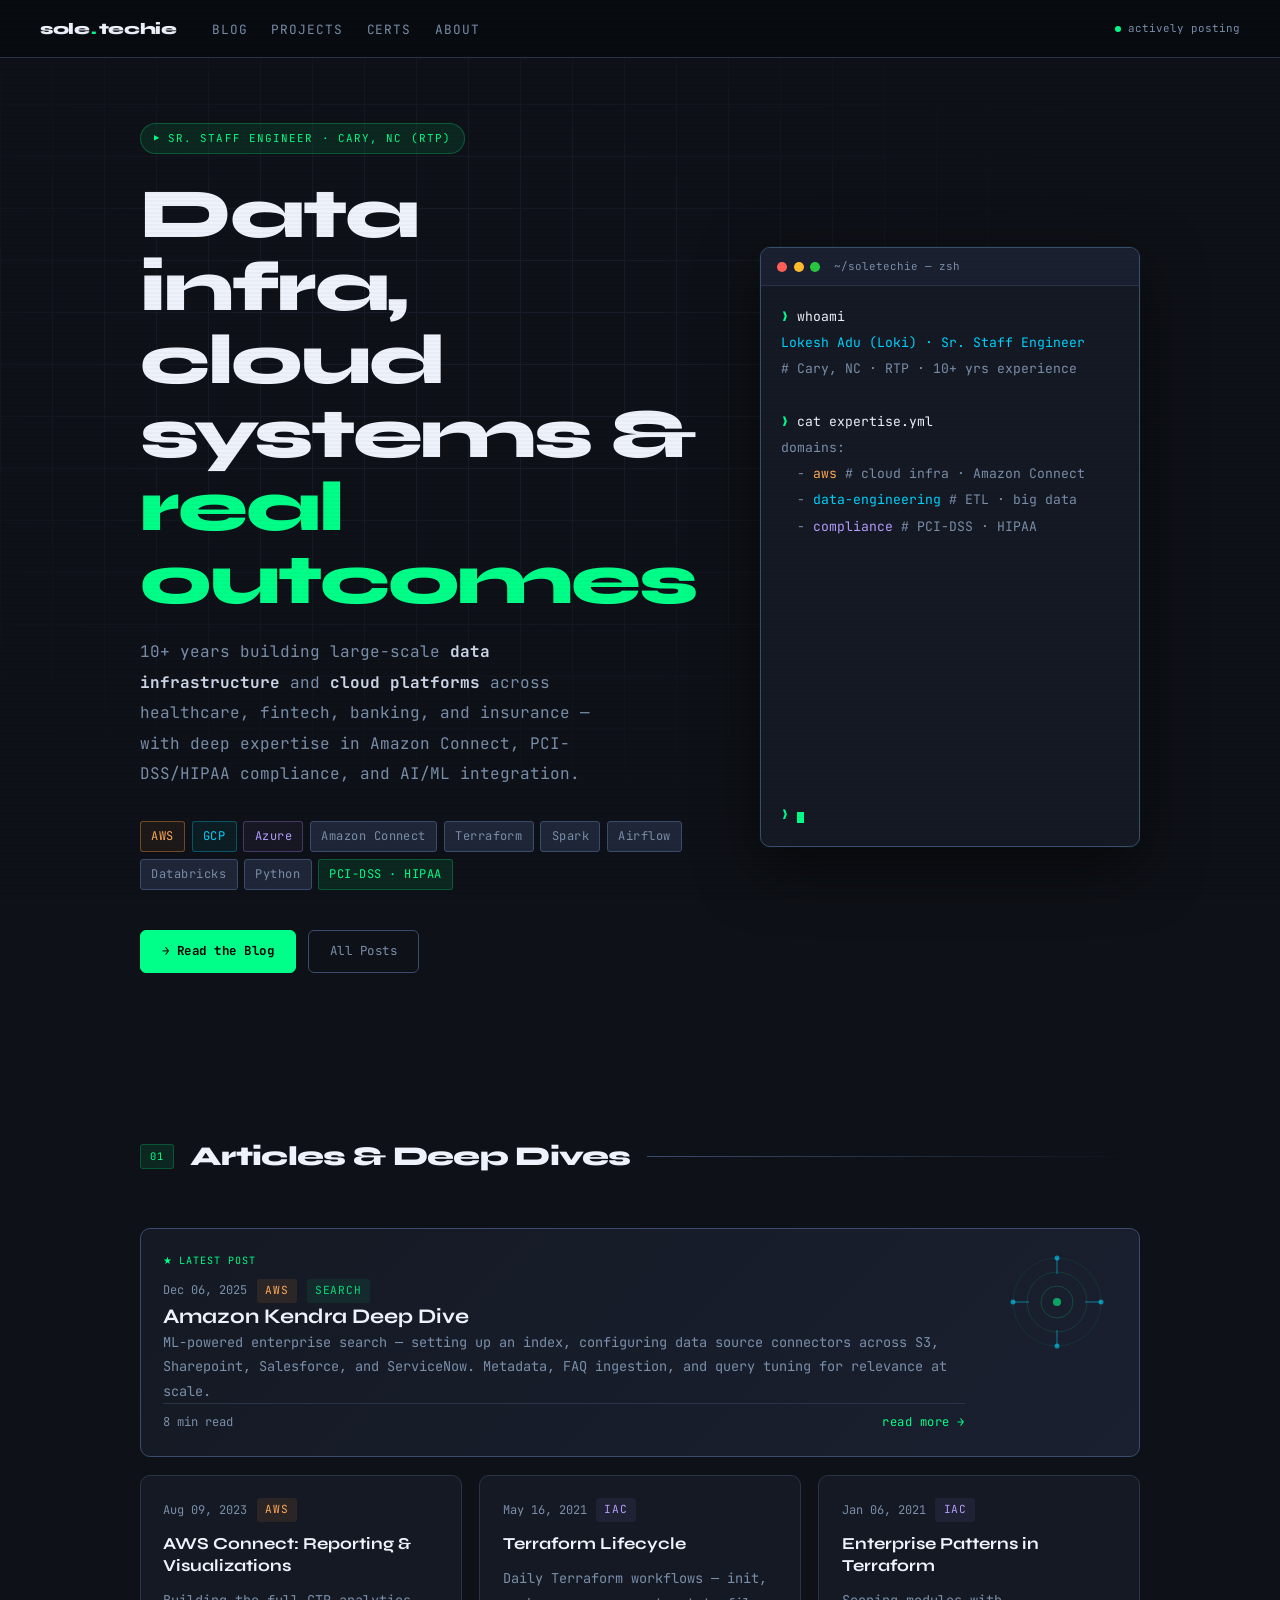
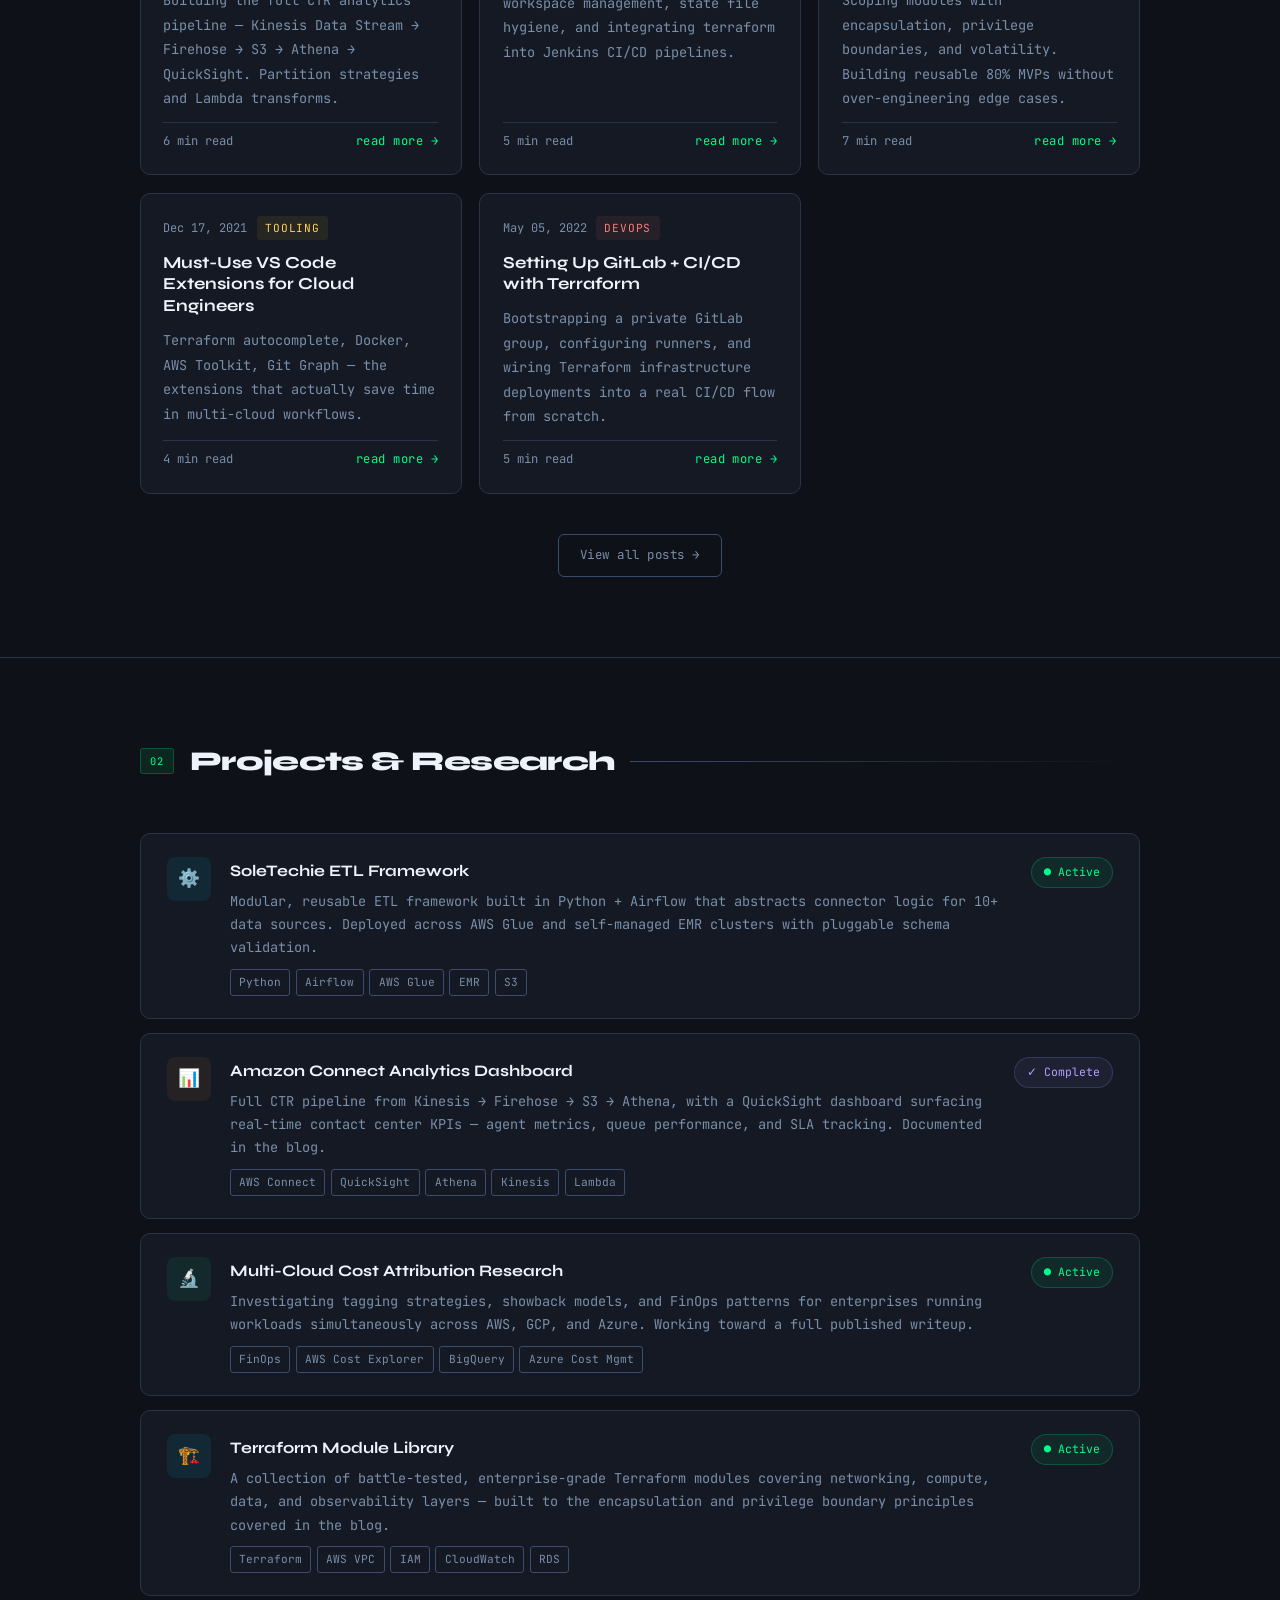
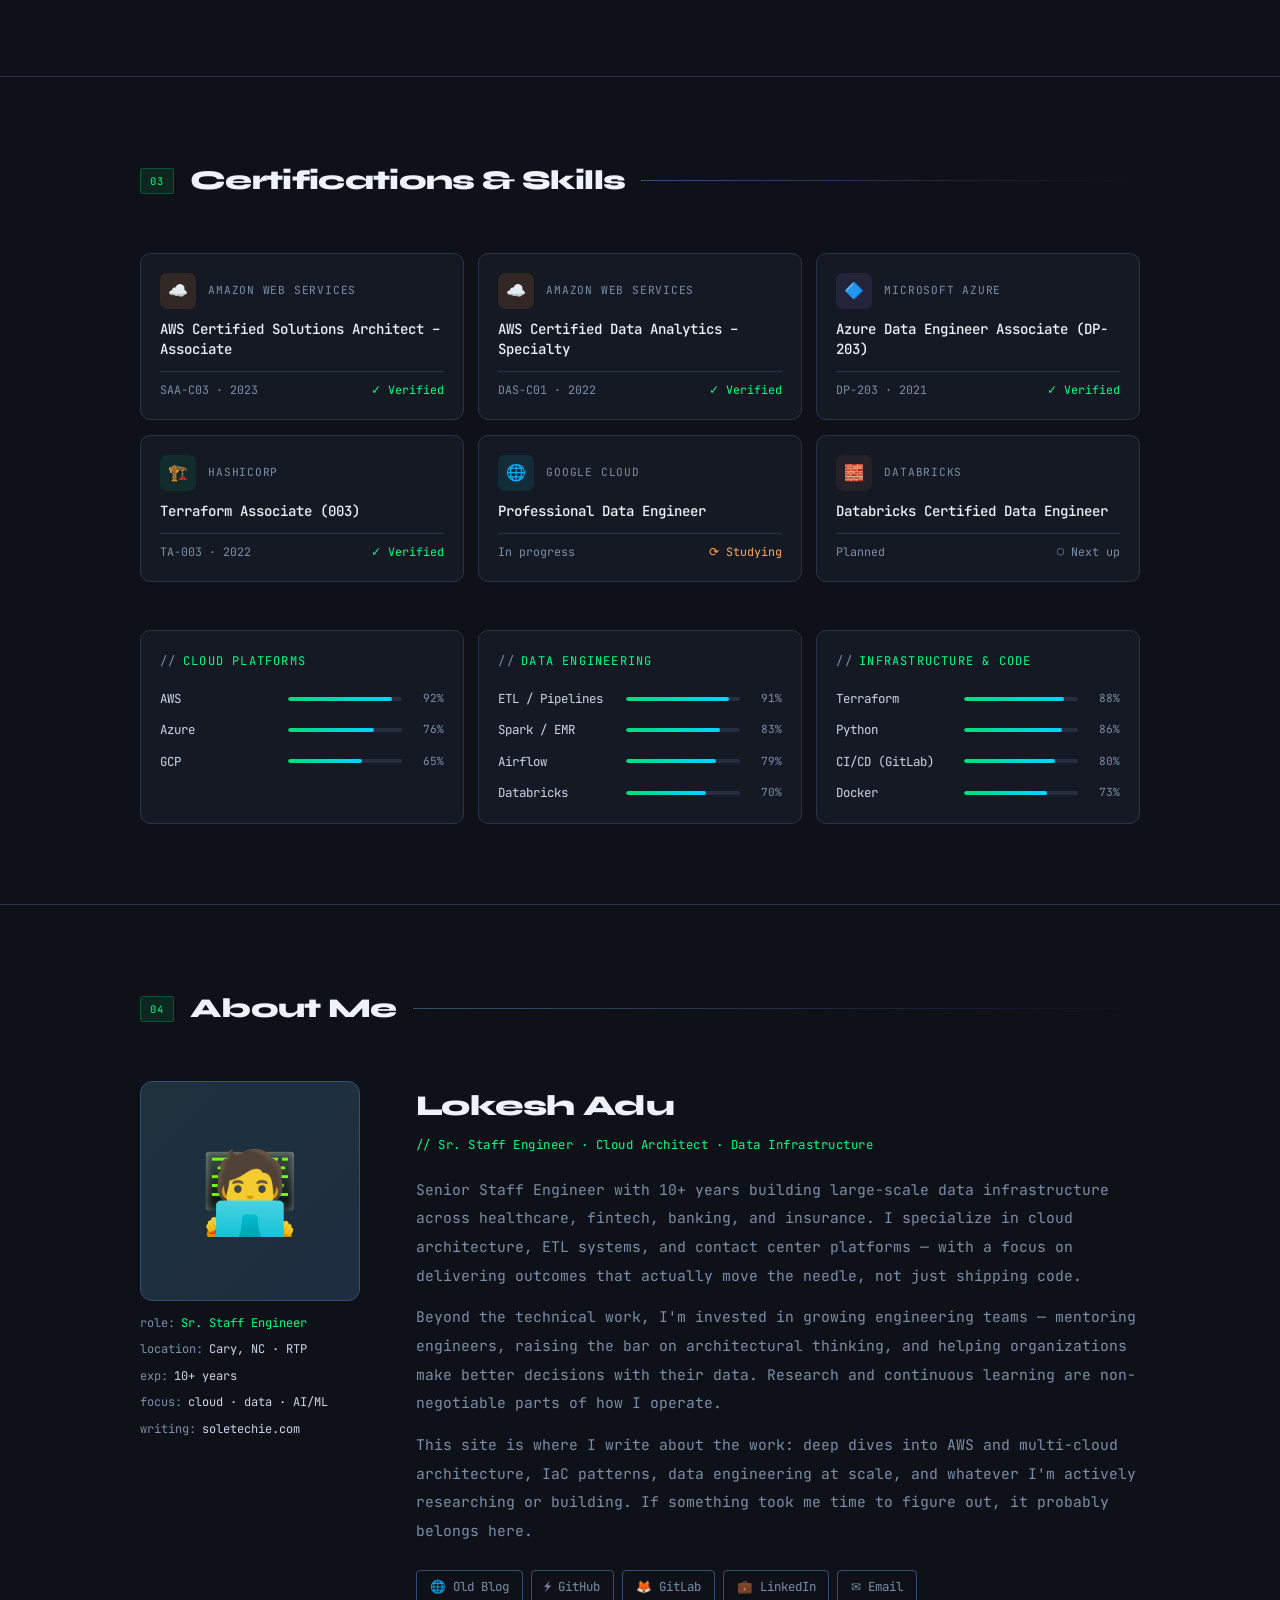
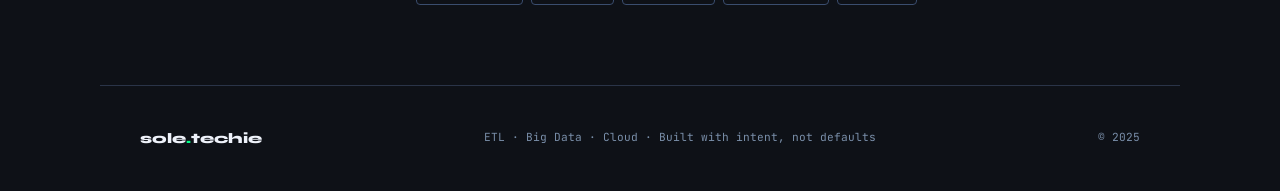
==== commit 6d28ad52: "Update index.html with new content and structure" ====
--- a/index.html
+++ b/index.html
@@ -3,16 +3,14 @@
 <head>
   <meta charset="UTF-8" />
   <meta name="viewport" content="width=device-width, initial-scale=1.0" />
-  <meta name="description" content="SoleTechie — Passionate about building solutions at scale, helping serve people through technology" />
-  <title>SoleTechie — Architect/Lead/Builder</title>
+  <meta name="description" content="SoleTechie — ETL, big data, and cloud architecture across AWS, GCP & Azure. Deep dives, projects, patents, and certifications." />
+  <title>SoleTechie — Data Engineering & Cloud Architecture</title>
   <link rel="icon" type="image/svg+xml" href="data:image/svg+xml,<svg xmlns='http://www.w3.org/2000/svg' viewBox='0 0 32 32'><rect width='32' height='32' rx='6' fill='%23080b0f'/><text y='24' x='4' font-size='22' font-family='monospace' fill='%2300ff88'>S</text></svg>" />
   <link rel="stylesheet" href="css/main.css" />
 </head>
 <body>
 
-<!-- ═══════════════════════════════════════════════
-     NAV
-════════════════════════════════════════════════ -->
+<!-- NAV -->
 <nav class="nav">
   <a href="index.html" class="nav-logo">sole<span class="accent">.</span>techie</a>
   <ul class="nav-links">
@@ -27,40 +25,38 @@
   </div>
 </nav>
 
-<!-- ═══════════════════════════════════════════════
-     HERO
-════════════════════════════════════════════════ -->
+<!-- HERO -->
 <div class="hero-bg"></div>
 <section id="home">
   <div class="hero">
 
     <!-- Left: copy -->
     <div class="hero-left">
-      <div class="hero-eyebrow">Data Engineer · Cloud Architect</div>
-
-      <h1>Building at the<br/>edge of <em>data</em><br/>& cloud infra</h1>
+      <div class="hero-eyebrow">Sr. Staff Engineer · Cary, NC (RTP)</div>
+
+      <h1>Data infra,<br/>cloud systems &<br/><em>real outcomes</em></h1>
 
       <p class="hero-desc">
-        Deep dives into <strong>ETL pipelines</strong>, <strong>big data</strong>, and multi-cloud
-        architecture across AWS, GCP, and Azure. Also documenting certifications, research,
-        and the random things I learn along the way.
+        10+ years building large-scale <strong>data infrastructure</strong> and <strong>cloud platforms</strong>
+        across healthcare, fintech, banking, and insurance — with deep expertise in
+        Amazon Connect, PCI-DSS/HIPAA compliance, and AI/ML integration.
       </p>
 
       <div class="hero-chips">
         <span class="chip chip-aws">AWS</span>
         <span class="chip chip-gcp">GCP</span>
         <span class="chip chip-azure">Azure</span>
+        <span class="chip">Amazon Connect</span>
         <span class="chip">Terraform</span>
         <span class="chip">Spark</span>
+        <span class="chip">Airflow</span>
         <span class="chip">Databricks</span>
-        <span class="chip">Airflow</span>
-        <span class="chip">Redshift</span>
         <span class="chip">Python</span>
-        <span class="chip">Amazon Connect</span>
+        <span class="chip chip-green">PCI-DSS · HIPAA</span>
       </div>
 
       <div class="hero-actions">
-        <a href="#blog"  class="btn btn-primary">→ Read the Blog</a>
+        <a href="#blog" class="btn btn-primary">→ Read the Blog</a>
         <a href="blog/index.html" class="btn btn-outline">All Posts</a>
       </div>
     </div>
@@ -75,21 +71,22 @@
       </div>
       <div class="term-body">
         <span class="tl tw-line"><span class="tp">❯ </span><span class="tc">whoami</span></span>
-        <span class="tl tw-line"><span class="to">data-engineer @ soletechie</span></span>
+        <span class="tl tw-line"><span class="to">Lokesh Adu (Loki) · Sr. Staff Engineer</span></span>
+        <span class="tl tw-line"><span class="td"># Cary, NC · RTP · 10+ yrs experience</span></span>
         <span class="tl">&nbsp;</span>
-        <span class="tl tw-line"><span class="tp">❯ </span><span class="tc">cat stack.yml</span></span>
-        <span class="tl tw-line"><span class="td">cloud:</span></span>
-        <span class="tl tw-line"><span class="td">&nbsp;&nbsp;- </span><span class="tw">aws</span><span class="td"> # primary</span></span>
-        <span class="tl tw-line"><span class="td">&nbsp;&nbsp;- </span><span class="ts">azure</span></span>
-        <span class="tl tw-line"><span class="td">&nbsp;&nbsp;- </span><span class="to">gcp</span></span>
+        <span class="tl tw-line"><span class="tp">❯ </span><span class="tc">cat expertise.yml</span></span>
+        <span class="tl tw-line"><span class="td">domains:</span></span>
+        <span class="tl tw-line"><span class="td">&nbsp;&nbsp;- </span><span class="tw">aws</span><span class="td"> # cloud infra · Amazon Connect</span></span>
+        <span class="tl tw-line"><span class="td">&nbsp;&nbsp;- </span><span class="to">data-engineering</span><span class="td"> # ETL · big data</span></span>
+        <span class="tl tw-line"><span class="td">&nbsp;&nbsp;- </span><span class="ts">compliance</span><span class="td"> # PCI-DSS · HIPAA</span></span>
+        <span class="tl tw-line"><span class="td">&nbsp;&nbsp;- </span><span class="to">ai-ml</span><span class="td"> # Bedrock · integrations</span></span>
+        <span class="tl tw-line"><span class="td">industries: healthcare · fintech · banking · insurance</span></span>
         <span class="tl tw-line"><span class="td">iac: terraform</span></span>
-        <span class="tl tw-line"><span class="td">pipelines: airflow + spark</span></span>
         <span class="tl">&nbsp;</span>
-        <span class="tl tw-line"><span class="tp">❯ </span><span class="tc">git log --oneline -4</span></span>
+        <span class="tl tw-line"><span class="tp">❯ </span><span class="tc">git log --oneline -3</span></span>
         <span class="tl tw-line"><span class="tw">a3f2c1d</span><span class="td"> Amazon Kendra deep dive</span></span>
-        <span class="tl tw-line"><span class="tw">8d91b2e</span><span class="td"> AWS Connect reporting</span></span>
+        <span class="tl tw-line"><span class="tw">8d91b2e</span><span class="td"> AWS Connect reporting pipeline</span></span>
         <span class="tl tw-line"><span class="tw">c42a0f8</span><span class="td"> Enterprise Terraform patterns</span></span>
-        <span class="tl tw-line"><span class="tw">f71e3a2</span><span class="td"> Setting up GitLab CI/CD</span></span>
         <span class="tl">&nbsp;</span>
         <span class="tl"><span class="tp">❯ </span><span class="tcursor"></span></span>
       </div>
@@ -98,9 +95,7 @@
   </div>
 </section>
 
-<!-- ═══════════════════════════════════════════════
-     BLOG
-════════════════════════════════════════════════ -->
+<!-- BLOG -->
 <section id="blog" class="section">
   <div class="container">
     <div class="sec-head reveal">
@@ -111,7 +106,6 @@
 
     <div class="posts-grid">
 
-      <!-- FEATURED -->
       <a href="posts/amazon-kendra-deep-dive.html" class="post-card featured reveal">
         <div class="post-body">
           <div class="featured-label">Latest Post</div>
@@ -145,7 +139,6 @@
         </div>
       </a>
 
-      <!-- Post 2 -->
       <a href="posts/aws-connect-reporting.html" class="post-card reveal">
         <div class="post-meta">
           <span class="post-date">Aug 09, 2023</span>
@@ -159,7 +152,6 @@
         </div>
       </a>
 
-      <!-- Post 3 -->
       <a href="posts/terraform-lifecycle.html" class="post-card reveal">
         <div class="post-meta">
           <span class="post-date">May 16, 2021</span>
@@ -173,7 +165,6 @@
         </div>
       </a>
 
-      <!-- Post 4 -->
       <a href="posts/enterprise-patterns-terraform.html" class="post-card reveal">
         <div class="post-meta">
           <span class="post-date">Jan 06, 2021</span>
@@ -187,7 +178,6 @@
         </div>
       </a>
 
-      <!-- Post 5 -->
       <a href="posts/vscode-extensions-cloud.html" class="post-card reveal">
         <div class="post-meta">
           <span class="post-date">Dec 17, 2021</span>
@@ -201,7 +191,6 @@
         </div>
       </a>
 
-      <!-- Post 6 -->
       <a href="posts/gitlab-cicd-setup.html" class="post-card reveal">
         <div class="post-meta">
           <span class="post-date">May 05, 2022</span>
@@ -223,9 +212,7 @@
   </div>
 </section>
 
-<!-- ═══════════════════════════════════════════════
-     PROJECTS
-════════════════════════════════════════════════ -->
+<!-- PROJECTS -->
 <section id="projects" class="section">
   <div class="container">
     <div class="sec-head reveal">
@@ -303,9 +290,7 @@
   </div>
 </section>
 
-<!-- ═══════════════════════════════════════════════
-     CERTIFICATIONS & SKILLS
-════════════════════════════════════════════════ -->
+<!-- CERTIFICATIONS & SKILLS -->
 <section id="certs" class="section">
   <div class="container">
     <div class="sec-head reveal">
@@ -315,48 +300,39 @@
     </div>
 
     <div class="certs-grid">
-
-      <div class="cert-card reveal">
-        <div class="cert-top">
-          <div class="cert-icon ci-aws">☁️</div>
-          <span class="cert-provider">Amazon Web Services</span>
-        </div>
+      <div class="cert-card reveal">
+        <div class="cert-top"><div class="cert-icon ci-aws">☁️</div><span class="cert-provider">Amazon Web Services</span></div>
         <div class="cert-name">AWS Certified Solutions Architect – Associate</div>
-        <div class="cert-foot">
-          <span>SAA-C03 · 2023</span>
-          <span class="cert-ok">Verified</span>
-        </div>
-      </div>
-
-      <div class="cert-card reveal">
-        <div class="cert-top">
-          <div class="cert-icon ci-aws">☁️</div>
-          <span class="cert-provider">Amazon Web Services</span>
-        </div>
-        <div class="cert-name">AWS Certified Solutions Architect – Professional</div>
-        <div class="cert-foot">
-          <span>SAA-C03 · 2023</span>
-          <span class="cert-ok">Verified</span>
-        </div>
-      </div>
-
-      <div class="cert-card reveal">
-        <div class="cert-top">
-          <div class="cert-icon ci-hashi">🏗️</div>
-          <span class="cert-provider">HashiCorp</span>
-        </div>
+        <div class="cert-foot"><span>SAA-C03 · 2023</span><span class="cert-ok">Verified</span></div>
+      </div>
+      <div class="cert-card reveal">
+        <div class="cert-top"><div class="cert-icon ci-aws">☁️</div><span class="cert-provider">Amazon Web Services</span></div>
+        <div class="cert-name">AWS Certified Data Analytics – Specialty</div>
+        <div class="cert-foot"><span>DAS-C01 · 2022</span><span class="cert-ok">Verified</span></div>
+      </div>
+      <div class="cert-card reveal">
+        <div class="cert-top"><div class="cert-icon ci-azure">🔷</div><span class="cert-provider">Microsoft Azure</span></div>
+        <div class="cert-name">Azure Data Engineer Associate (DP-203)</div>
+        <div class="cert-foot"><span>DP-203 · 2021</span><span class="cert-ok">Verified</span></div>
+      </div>
+      <div class="cert-card reveal">
+        <div class="cert-top"><div class="cert-icon ci-hashi">🏗️</div><span class="cert-provider">HashiCorp</span></div>
         <div class="cert-name">Terraform Associate (003)</div>
-        <div class="cert-foot">
-          <span>TA-003 · 2022</span>
-          <span class="cert-ok">Verified</span>
-        </div>
-      </div>
-
-    </div>
-
-    <!-- Skill bars -->
+        <div class="cert-foot"><span>TA-003 · 2022</span><span class="cert-ok">Verified</span></div>
+      </div>
+      <div class="cert-card reveal">
+        <div class="cert-top"><div class="cert-icon ci-gcp">🌐</div><span class="cert-provider">Google Cloud</span></div>
+        <div class="cert-name">Professional Data Engineer</div>
+        <div class="cert-foot"><span>In progress</span><span class="cert-wip">Studying</span></div>
+      </div>
+      <div class="cert-card reveal">
+        <div class="cert-top"><div class="cert-icon ci-db">🧱</div><span class="cert-provider">Databricks</span></div>
+        <div class="cert-name">Databricks Certified Data Engineer</div>
+        <div class="cert-foot"><span>Planned</span><span class="cert-plan">Next up</span></div>
+      </div>
+    </div>
+
     <div class="skills-wrapper">
-
       <div class="skill-group reveal">
         <div class="skill-group-label">Cloud Platforms</div>
         <div class="skill-bars">
@@ -365,7 +341,6 @@
           <div class="skill-row"><span class="skill-label">GCP</span><div class="bar-track"><div class="bar-fill" style="width:65%"></div></div><span class="skill-pct">65%</span></div>
         </div>
       </div>
-
       <div class="skill-group reveal">
         <div class="skill-group-label">Data Engineering</div>
         <div class="skill-bars">
@@ -375,7 +350,6 @@
           <div class="skill-row"><span class="skill-label">Databricks</span><div class="bar-track"><div class="bar-fill" style="width:70%"></div></div><span class="skill-pct">70%</span></div>
         </div>
       </div>
-
       <div class="skill-group reveal">
         <div class="skill-group-label">Infrastructure & Code</div>
         <div class="skill-bars">
@@ -385,14 +359,11 @@
           <div class="skill-row"><span class="skill-label">Docker</span><div class="bar-track"><div class="bar-fill" style="width:73%"></div></div><span class="skill-pct">73%</span></div>
         </div>
       </div>
-
     </div>
   </div>
 </section>
 
-<!-- ═══════════════════════════════════════════════
-     ABOUT
-════════════════════════════════════════════════ -->
+<!-- ABOUT -->
 <section id="about" class="section">
   <div class="container">
     <div class="sec-head reveal">
@@ -407,12 +378,20 @@
         <div class="about-avatar">🧑‍💻</div>
         <div class="about-status">
           <div class="about-status-row">
-            <span class="about-status-key">status:</span>
-            <span class="about-status-val green">● open to connect</span>
+            <span class="about-status-key">role:</span>
+            <span class="about-status-val green">Sr. Staff Engineer</span>
+          </div>
+          <div class="about-status-row">
+            <span class="about-status-key">location:</span>
+            <span class="about-status-val">Cary, NC · RTP</span>
+          </div>
+          <div class="about-status-row">
+            <span class="about-status-key">exp:</span>
+            <span class="about-status-val">10+ years</span>
           </div>
           <div class="about-status-row">
             <span class="about-status-key">focus:</span>
-            <span class="about-status-val">cloud · data · certs</span>
+            <span class="about-status-val">cloud · data · AI/ML</span>
           </div>
           <div class="about-status-row">
             <span class="about-status-key">writing:</span>
@@ -422,19 +401,19 @@
       </div>
 
       <div class="reveal">
-        <div class="about-name">SoleTechie</div>
-        <div class="about-role">// Sr. Staff Engineer · Cloud Architect · Data Infrastructure · Tinkerer</div>
+        <div class="about-name">Lokesh Adu</div>
+        <div class="about-role">// Sr. Staff Engineer · Cloud Architect · Data Infrastructure</div>
         <div class="about-bio">
           <p>Senior Staff Engineer with 10+ years building large-scale data infrastructure across healthcare, fintech, banking, and insurance. I specialize in cloud architecture, ETL systems, and contact center platforms — with a focus on delivering outcomes that actually move the needle, not just shipping code.</p>
           <p>Beyond the technical work, I'm invested in growing engineering teams — mentoring engineers, raising the bar on architectural thinking, and helping organizations make better decisions with their data. Research and continuous learning are non-negotiable parts of how I operate.</p>
           <p>This site is where I write about the work: deep dives into AWS and multi-cloud architecture, IaC patterns, data engineering at scale, and whatever I'm actively researching or building. If something took me time to figure out, it probably belongs here.</p>
         </div>
         <div class="about-links">
-          <a href="https://www.soletechie.com"        class="about-link">🌐 Old Blog</a>
-          <a href="https://github.com/soletechie1"    class="about-link">⚡ GitHub</a>
-          <a href="https://gitlab.com/soletechie"     class="about-link">🦊 GitLab</a>
-          <a href="#"                                  class="about-link">💼 LinkedIn</a>
-          <a href="mailto:hello@soletechie.com"        class="about-link">✉ Email</a>
+          <a href="https://www.soletechie.com" class="about-link">🌐 Old Blog</a>
+          <a href="https://github.com/soletechie1" class="about-link">⚡ GitHub</a>
+          <a href="https://gitlab.com/soletechie" class="about-link">🦊 GitLab</a>
+          <a href="#" class="about-link">💼 LinkedIn</a>
+          <a href="mailto:hello@soletechie.com" class="about-link">✉ Email</a>
         </div>
       </div>
 
@@ -442,9 +421,7 @@
   </div>
 </section>
 
-<!-- ═══════════════════════════════════════════════
-     FOOTER
-════════════════════════════════════════════════ -->
+<!-- FOOTER -->
 <footer>
   <div class="footer">
     <span class="footer-logo">sole<span class="accent">.</span>techie</span>
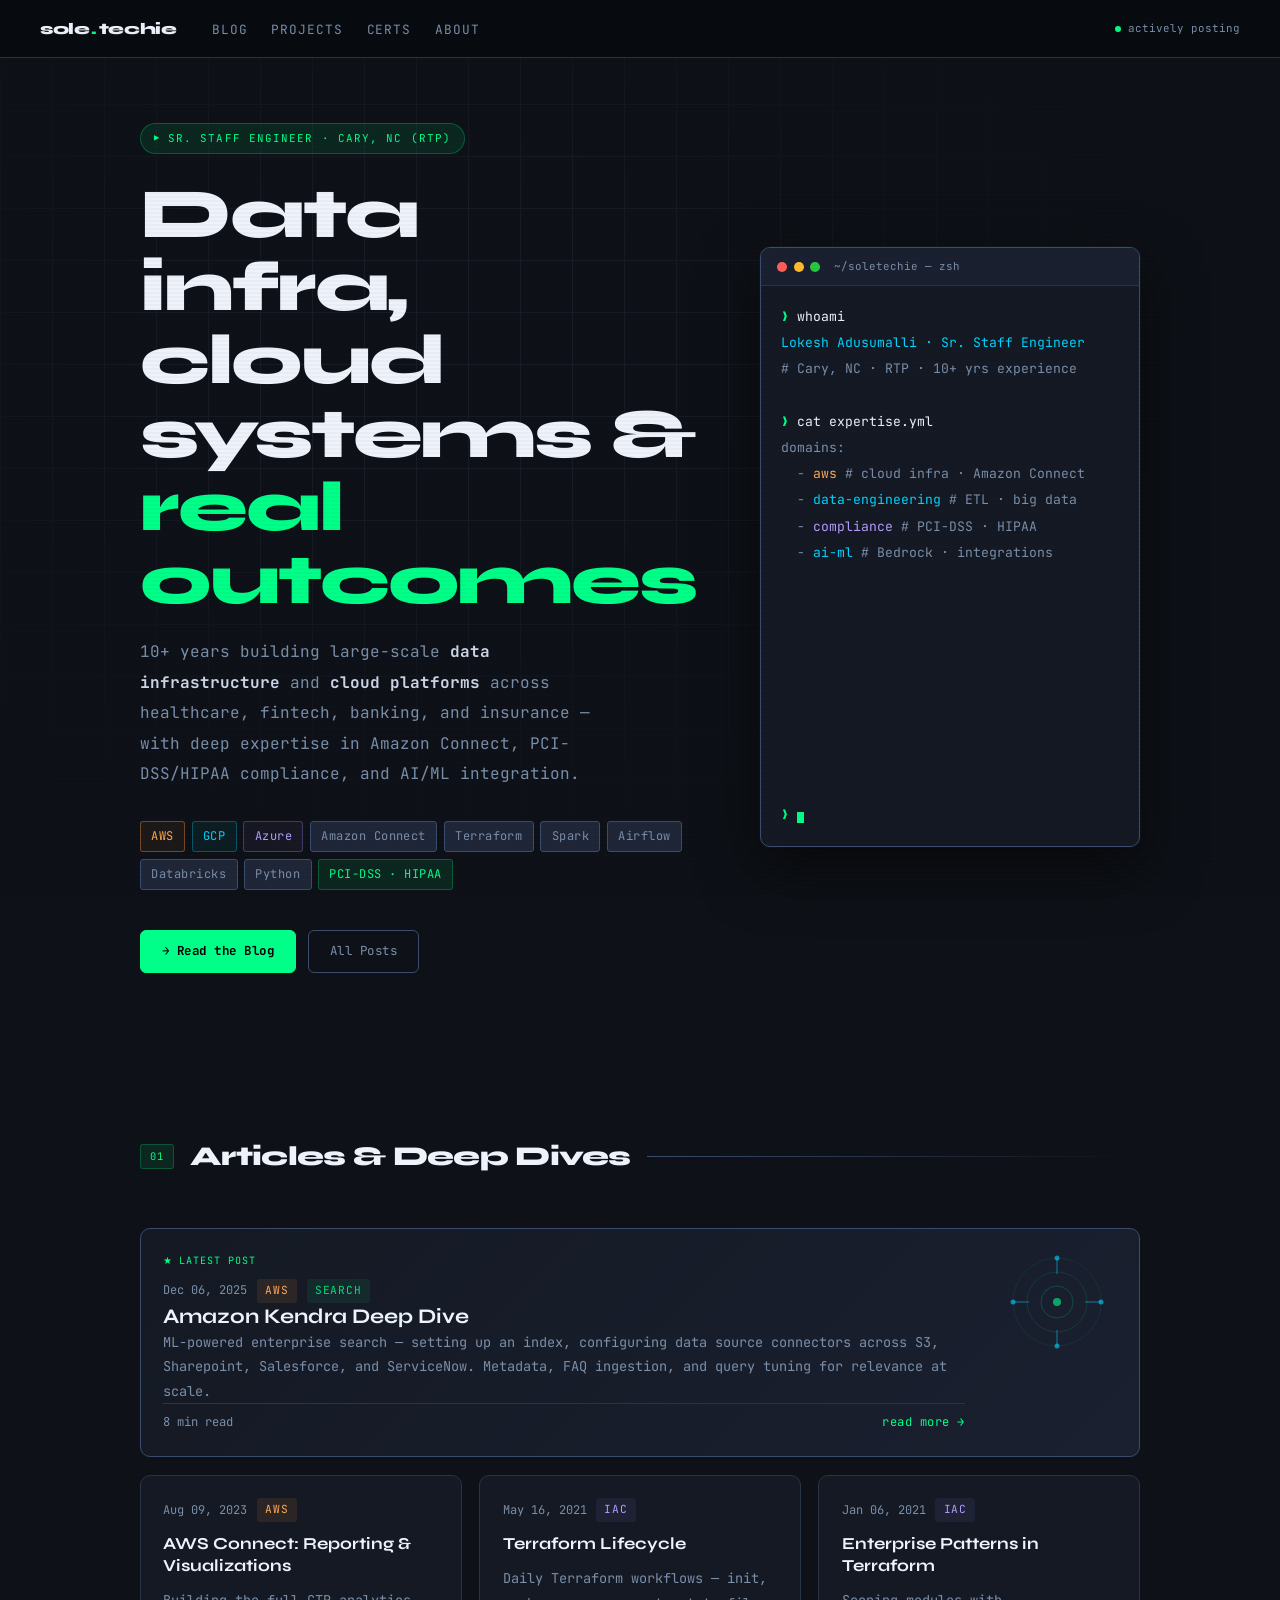
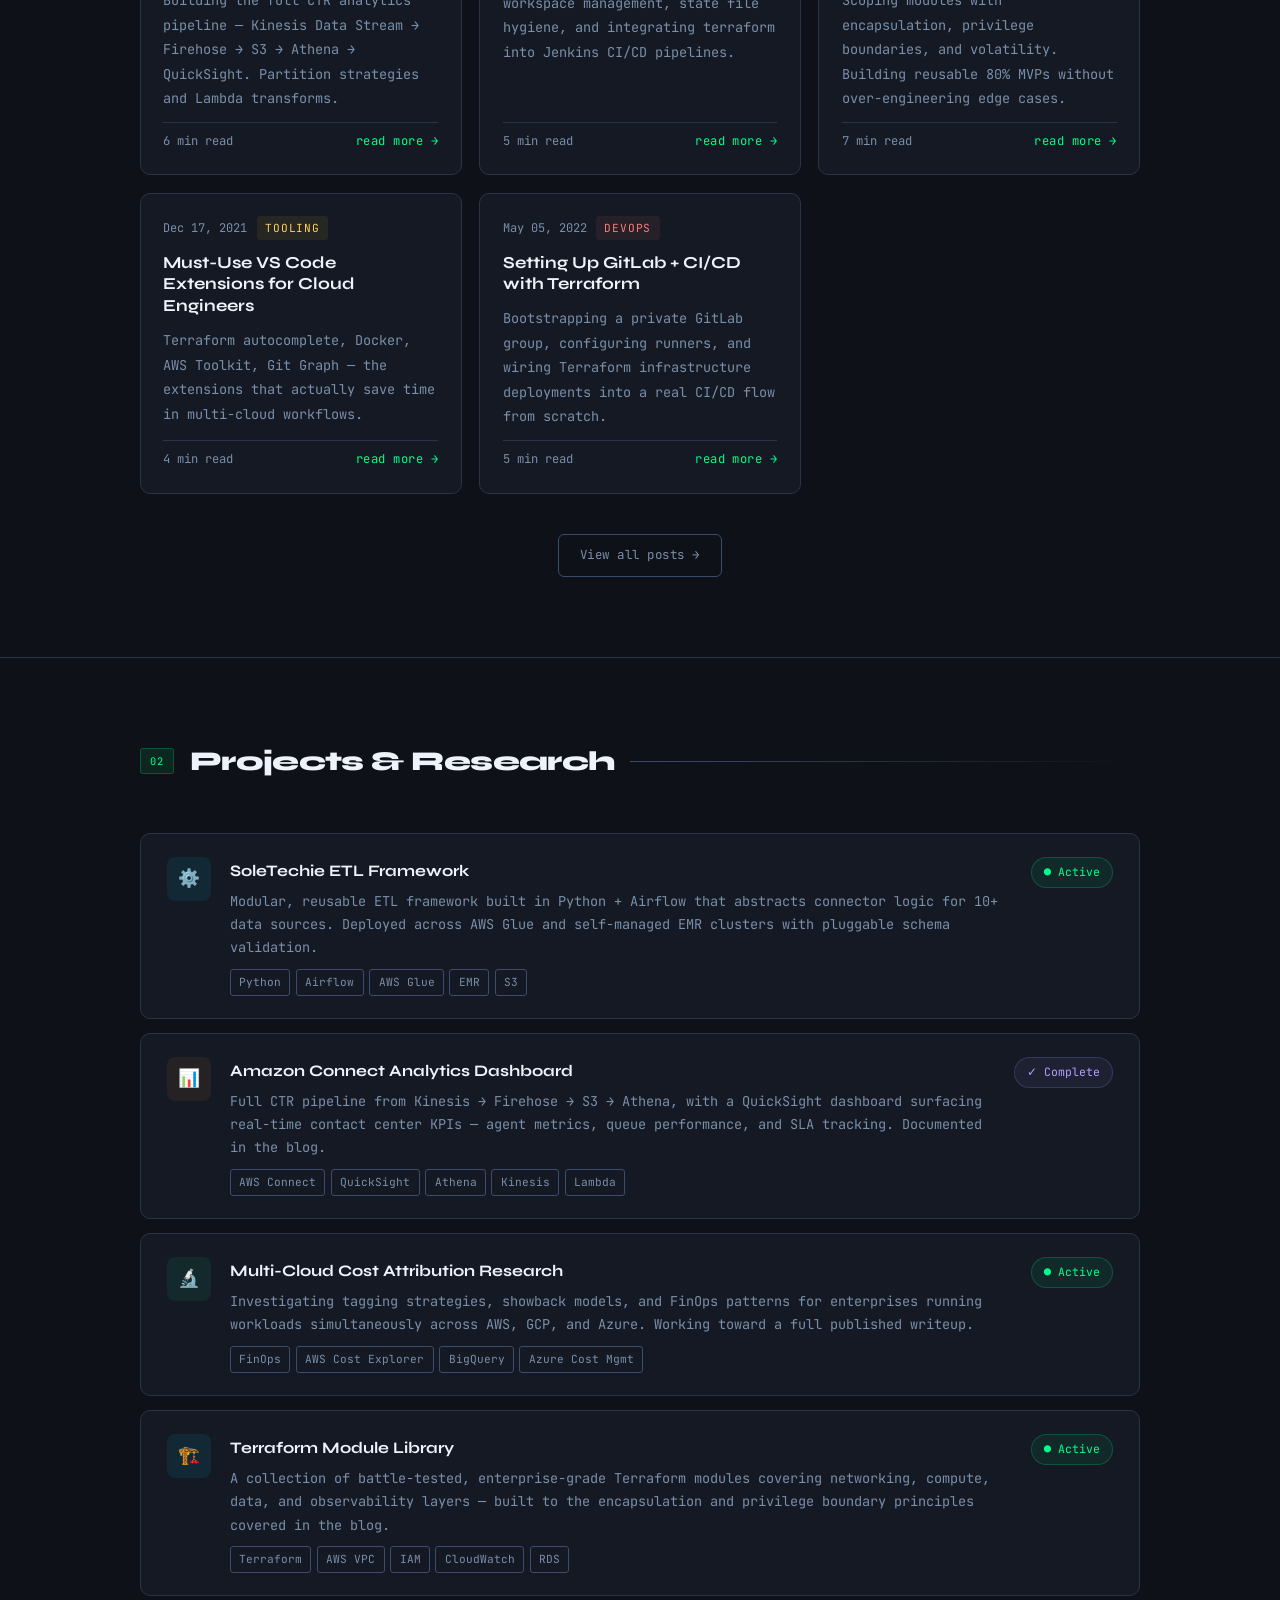
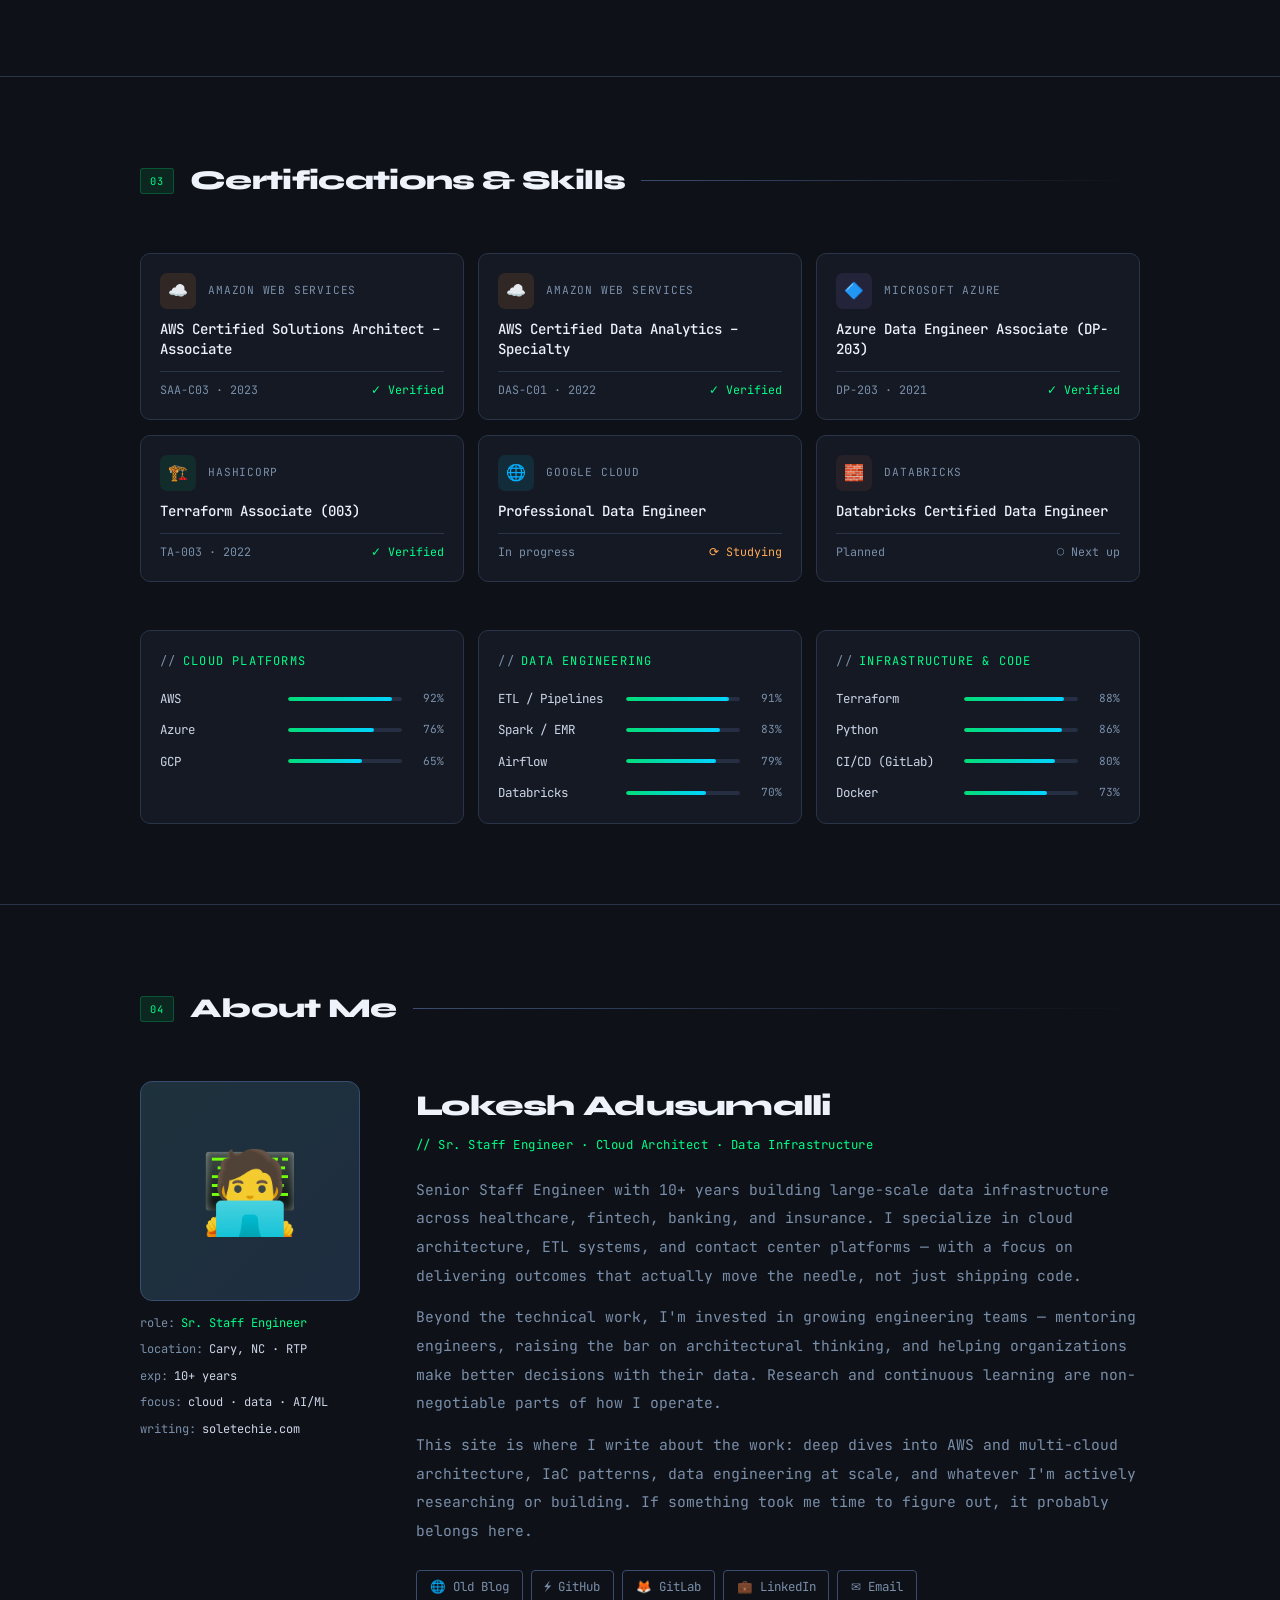
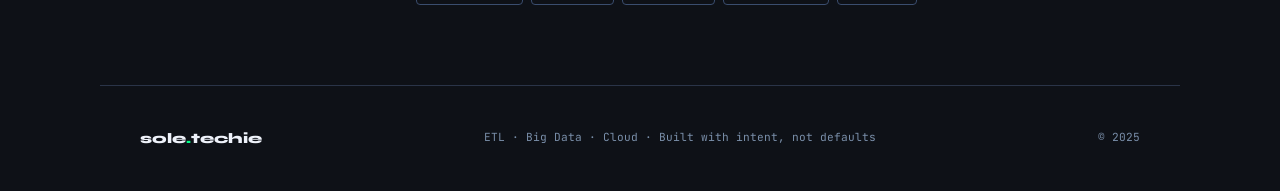
==== commit 3452c801: "minor changes to names and description" ====
--- a/index.html
+++ b/index.html
@@ -4,7 +4,7 @@
   <meta charset="UTF-8" />
   <meta name="viewport" content="width=device-width, initial-scale=1.0" />
   <meta name="description" content="SoleTechie — ETL, big data, and cloud architecture across AWS, GCP & Azure. Deep dives, projects, patents, and certifications." />
-  <title>SoleTechie — Data Engineering & Cloud Architecture</title>
+  <title>SoleTechie</title>
   <link rel="icon" type="image/svg+xml" href="data:image/svg+xml,<svg xmlns='http://www.w3.org/2000/svg' viewBox='0 0 32 32'><rect width='32' height='32' rx='6' fill='%23080b0f'/><text y='24' x='4' font-size='22' font-family='monospace' fill='%2300ff88'>S</text></svg>" />
   <link rel="stylesheet" href="css/main.css" />
 </head>
@@ -71,7 +71,7 @@
       </div>
       <div class="term-body">
         <span class="tl tw-line"><span class="tp">❯ </span><span class="tc">whoami</span></span>
-        <span class="tl tw-line"><span class="to">Lokesh Adu (Loki) · Sr. Staff Engineer</span></span>
+        <span class="tl tw-line"><span class="to">Lokesh Adusumalli · Sr. Staff Engineer</span></span>
         <span class="tl tw-line"><span class="td"># Cary, NC · RTP · 10+ yrs experience</span></span>
         <span class="tl">&nbsp;</span>
         <span class="tl tw-line"><span class="tp">❯ </span><span class="tc">cat expertise.yml</span></span>
@@ -401,7 +401,7 @@
       </div>
 
       <div class="reveal">
-        <div class="about-name">Lokesh Adu</div>
+        <div class="about-name">Lokesh Adusumalli</div>
         <div class="about-role">// Sr. Staff Engineer · Cloud Architect · Data Infrastructure</div>
         <div class="about-bio">
           <p>Senior Staff Engineer with 10+ years building large-scale data infrastructure across healthcare, fintech, banking, and insurance. I specialize in cloud architecture, ETL systems, and contact center platforms — with a focus on delivering outcomes that actually move the needle, not just shipping code.</p>
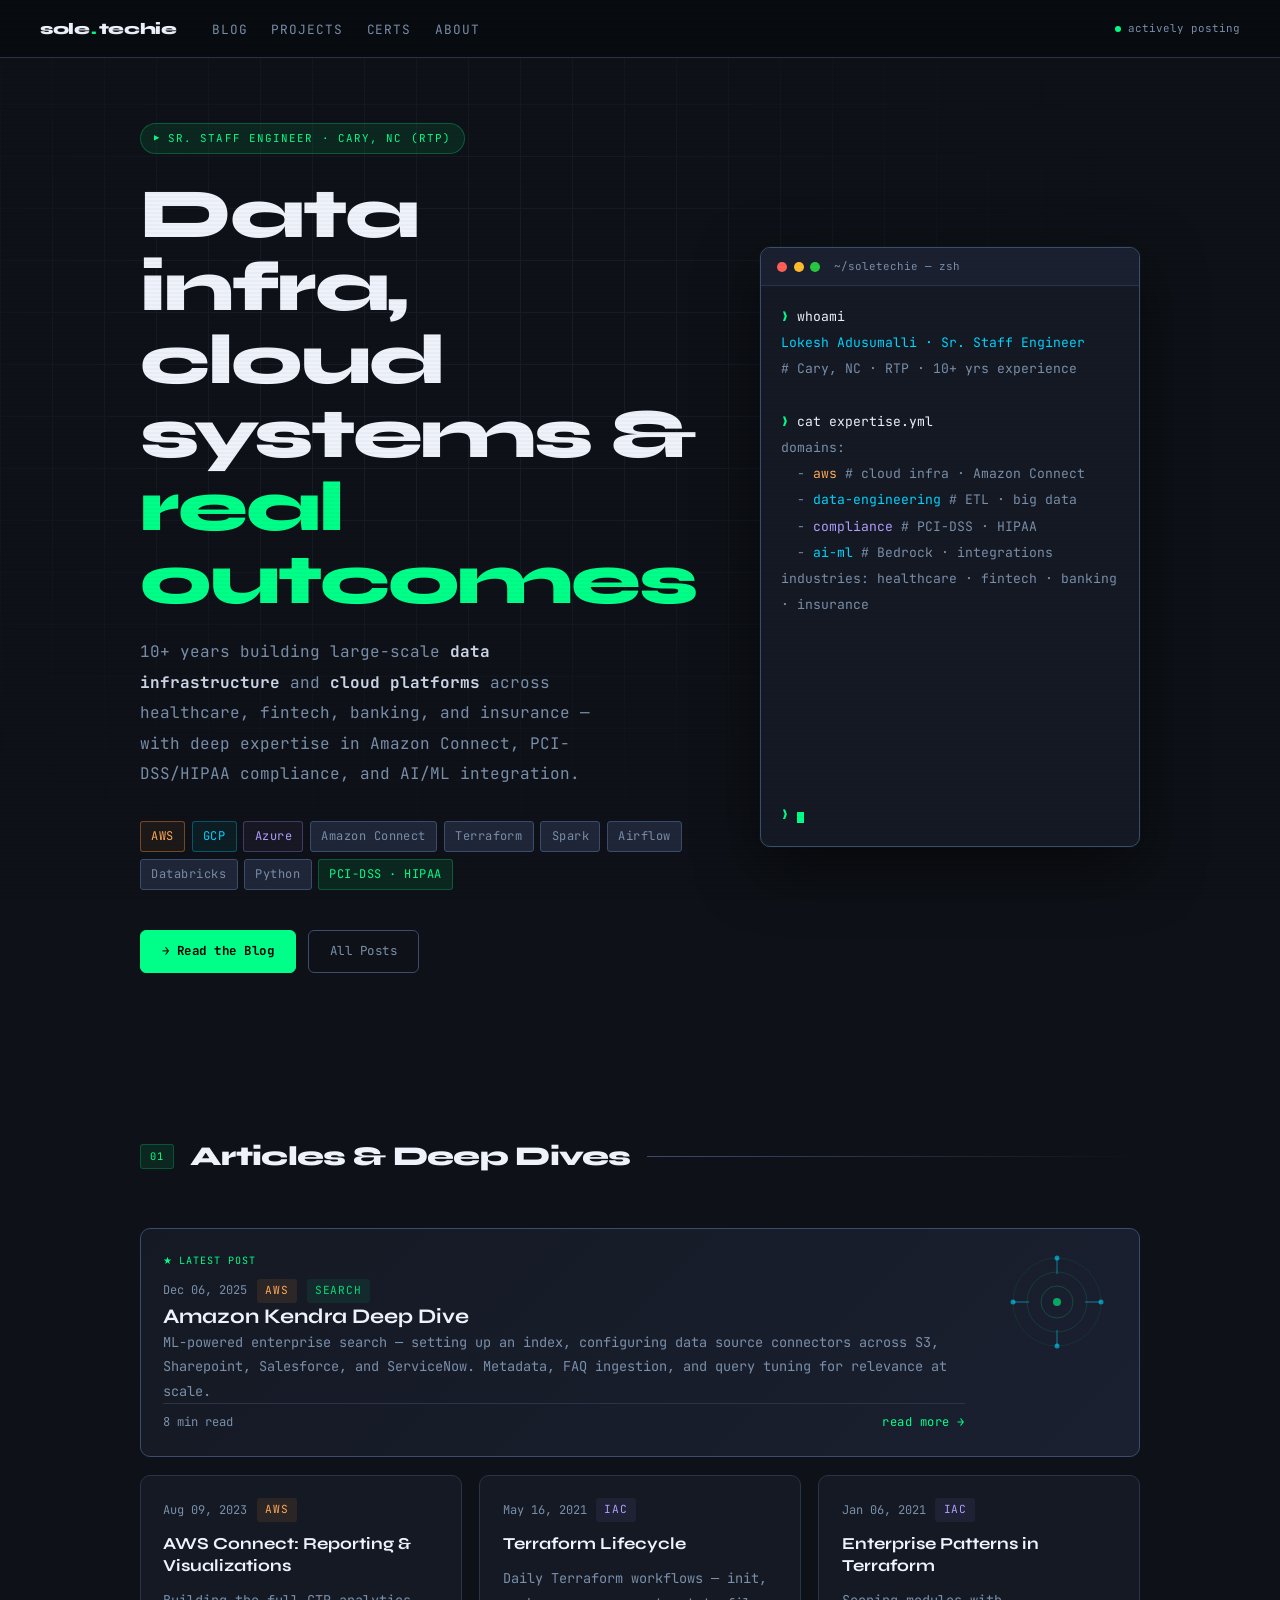
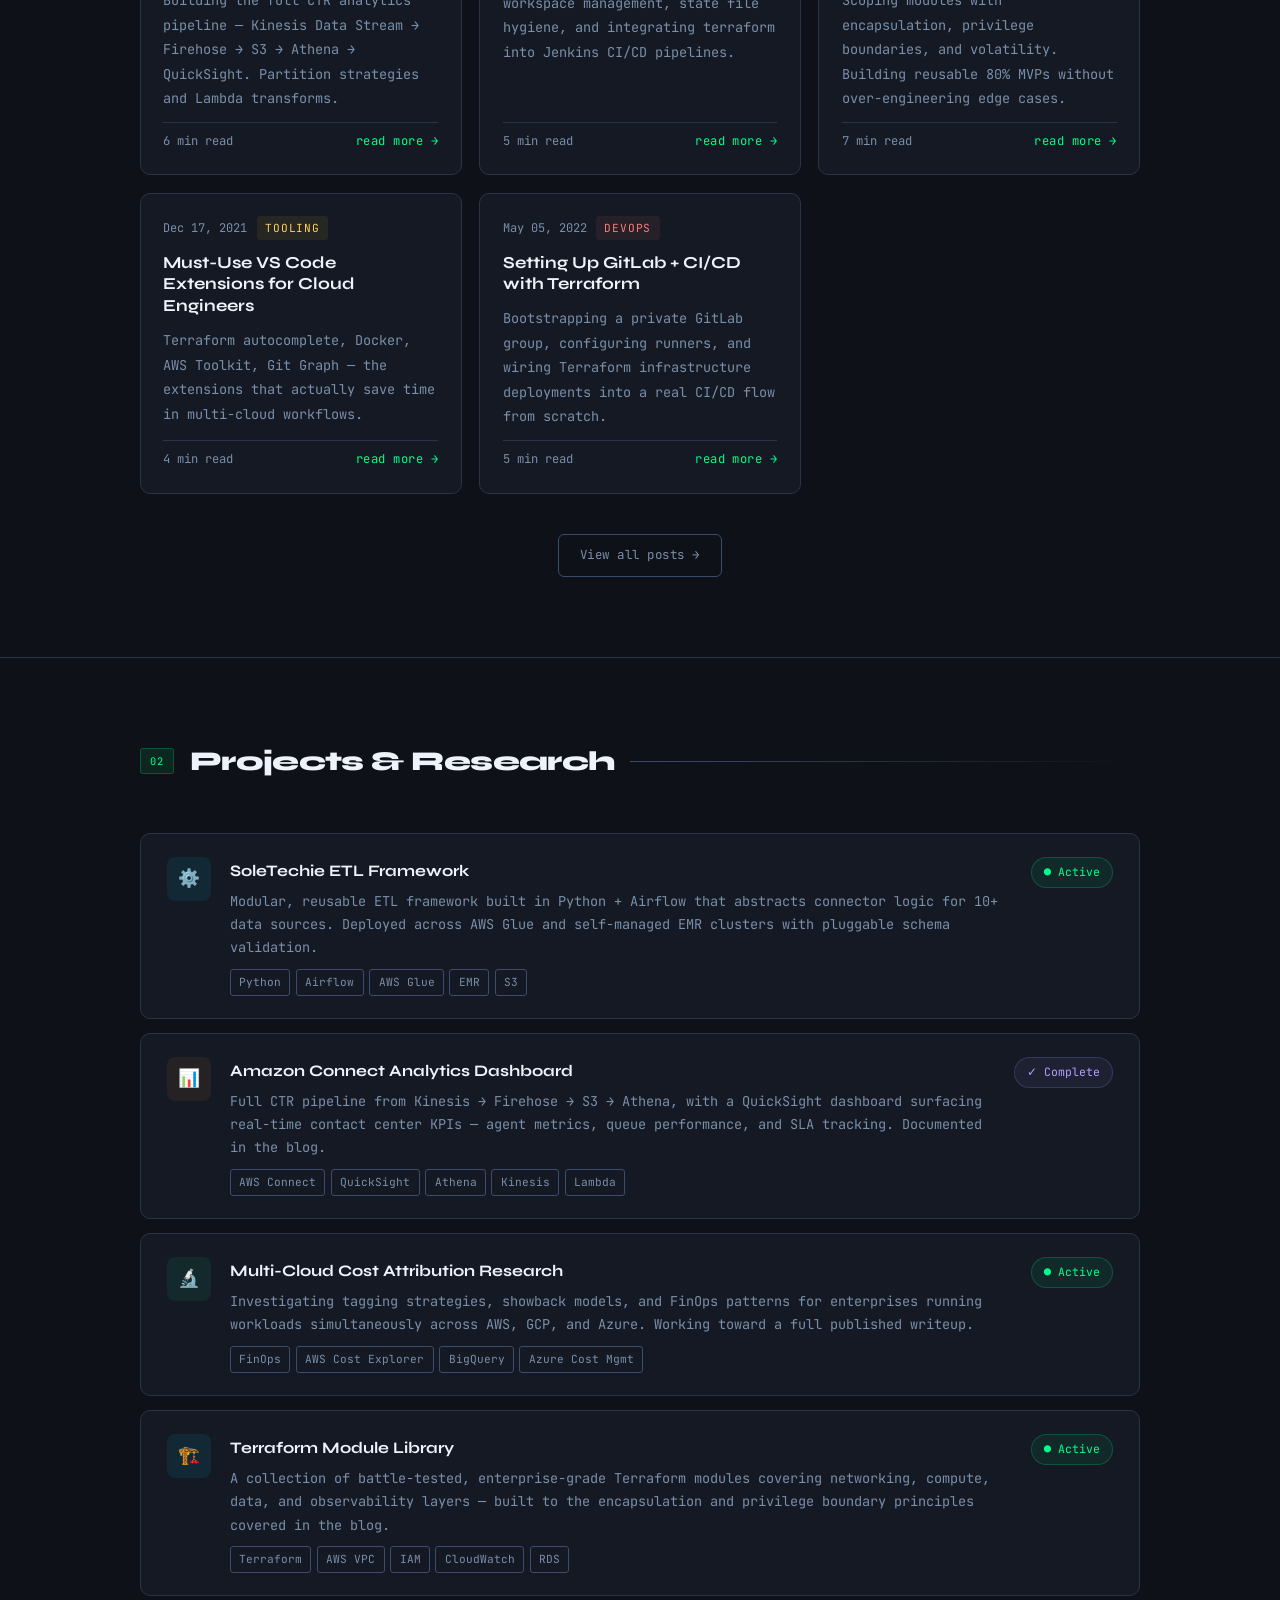
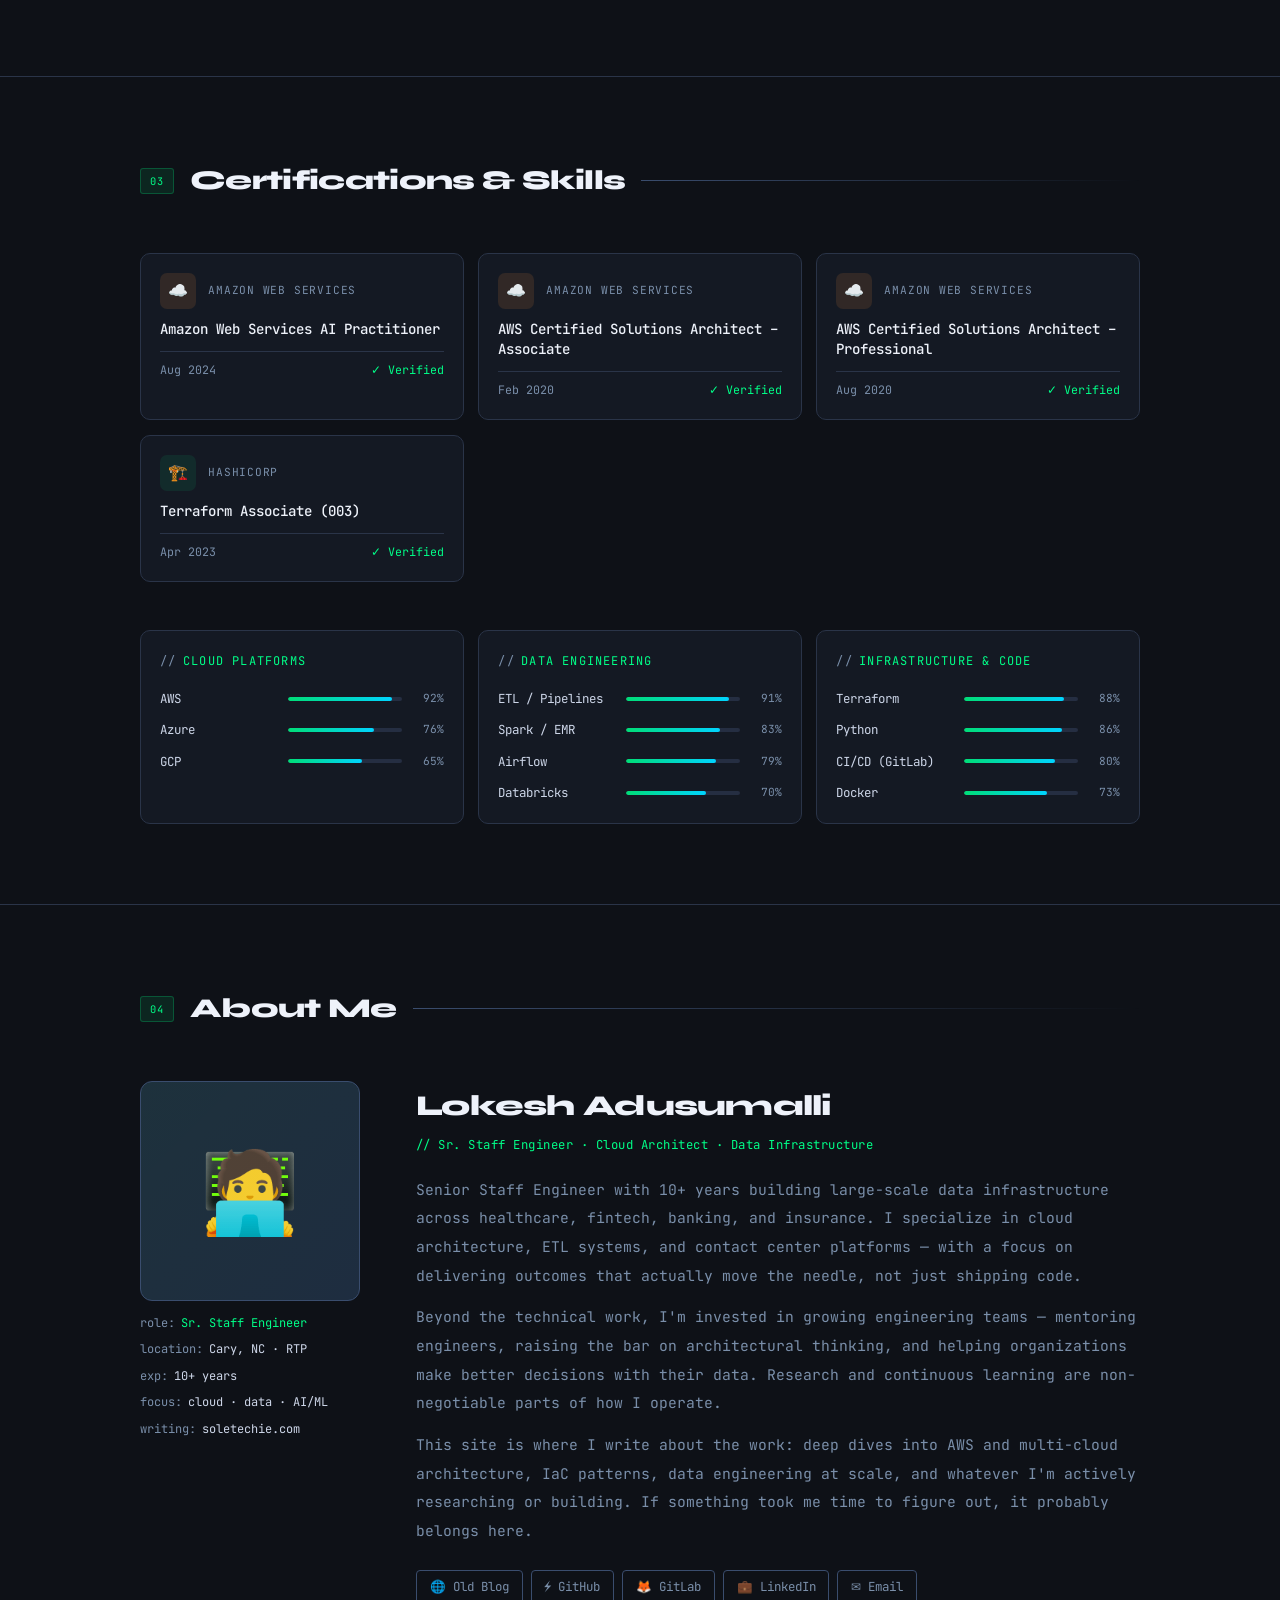
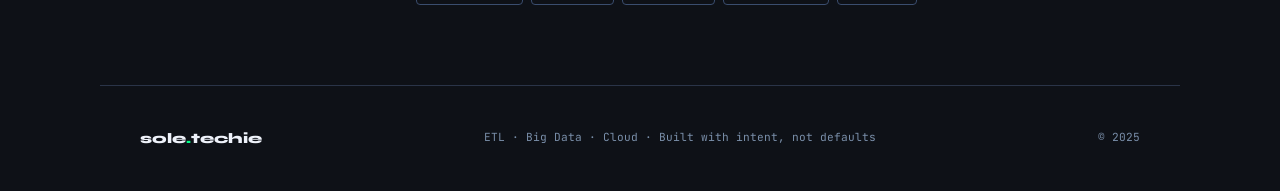
==== commit e6023e91: "fixing my certifications" ====
--- a/index.html
+++ b/index.html
@@ -302,33 +302,23 @@
     <div class="certs-grid">
       <div class="cert-card reveal">
         <div class="cert-top"><div class="cert-icon ci-aws">☁️</div><span class="cert-provider">Amazon Web Services</span></div>
-        <div class="cert-name">AWS Certified Solutions Architect – Associate</div>
-        <div class="cert-foot"><span>SAA-C03 · 2023</span><span class="cert-ok">Verified</span></div>
+        <div class="cert-name">Amazon Web Services AI Practitioner</div>
+        <div class="cert-foot"><span> Aug 2024</span><span class="cert-ok">Verified</span></div>
       </div>
       <div class="cert-card reveal">
         <div class="cert-top"><div class="cert-icon ci-aws">☁️</div><span class="cert-provider">Amazon Web Services</span></div>
-        <div class="cert-name">AWS Certified Data Analytics – Specialty</div>
-        <div class="cert-foot"><span>DAS-C01 · 2022</span><span class="cert-ok">Verified</span></div>
+        <div class="cert-name">AWS Certified Solutions Architect – Associate</div>
+        <div class="cert-foot"><span> Feb 2020 </span><span class="cert-ok">Verified</span></div>
       </div>
       <div class="cert-card reveal">
-        <div class="cert-top"><div class="cert-icon ci-azure">🔷</div><span class="cert-provider">Microsoft Azure</span></div>
-        <div class="cert-name">Azure Data Engineer Associate (DP-203)</div>
-        <div class="cert-foot"><span>DP-203 · 2021</span><span class="cert-ok">Verified</span></div>
+        <div class="cert-top"><div class="cert-icon ci-aws">☁️</div><span class="cert-provider">Amazon Web Services</span></div>
+        <div class="cert-name">AWS Certified Solutions Architect – Professional</div>
+        <div class="cert-foot"><span> Aug 2020 </span><span class="cert-ok">Verified</span></div>
       </div>
       <div class="cert-card reveal">
         <div class="cert-top"><div class="cert-icon ci-hashi">🏗️</div><span class="cert-provider">HashiCorp</span></div>
         <div class="cert-name">Terraform Associate (003)</div>
-        <div class="cert-foot"><span>TA-003 · 2022</span><span class="cert-ok">Verified</span></div>
-      </div>
-      <div class="cert-card reveal">
-        <div class="cert-top"><div class="cert-icon ci-gcp">🌐</div><span class="cert-provider">Google Cloud</span></div>
-        <div class="cert-name">Professional Data Engineer</div>
-        <div class="cert-foot"><span>In progress</span><span class="cert-wip">Studying</span></div>
-      </div>
-      <div class="cert-card reveal">
-        <div class="cert-top"><div class="cert-icon ci-db">🧱</div><span class="cert-provider">Databricks</span></div>
-        <div class="cert-name">Databricks Certified Data Engineer</div>
-        <div class="cert-foot"><span>Planned</span><span class="cert-plan">Next up</span></div>
+        <div class="cert-foot"><span> Apr 2023 </span><span class="cert-ok">Verified</span></div>
       </div>
     </div>
 
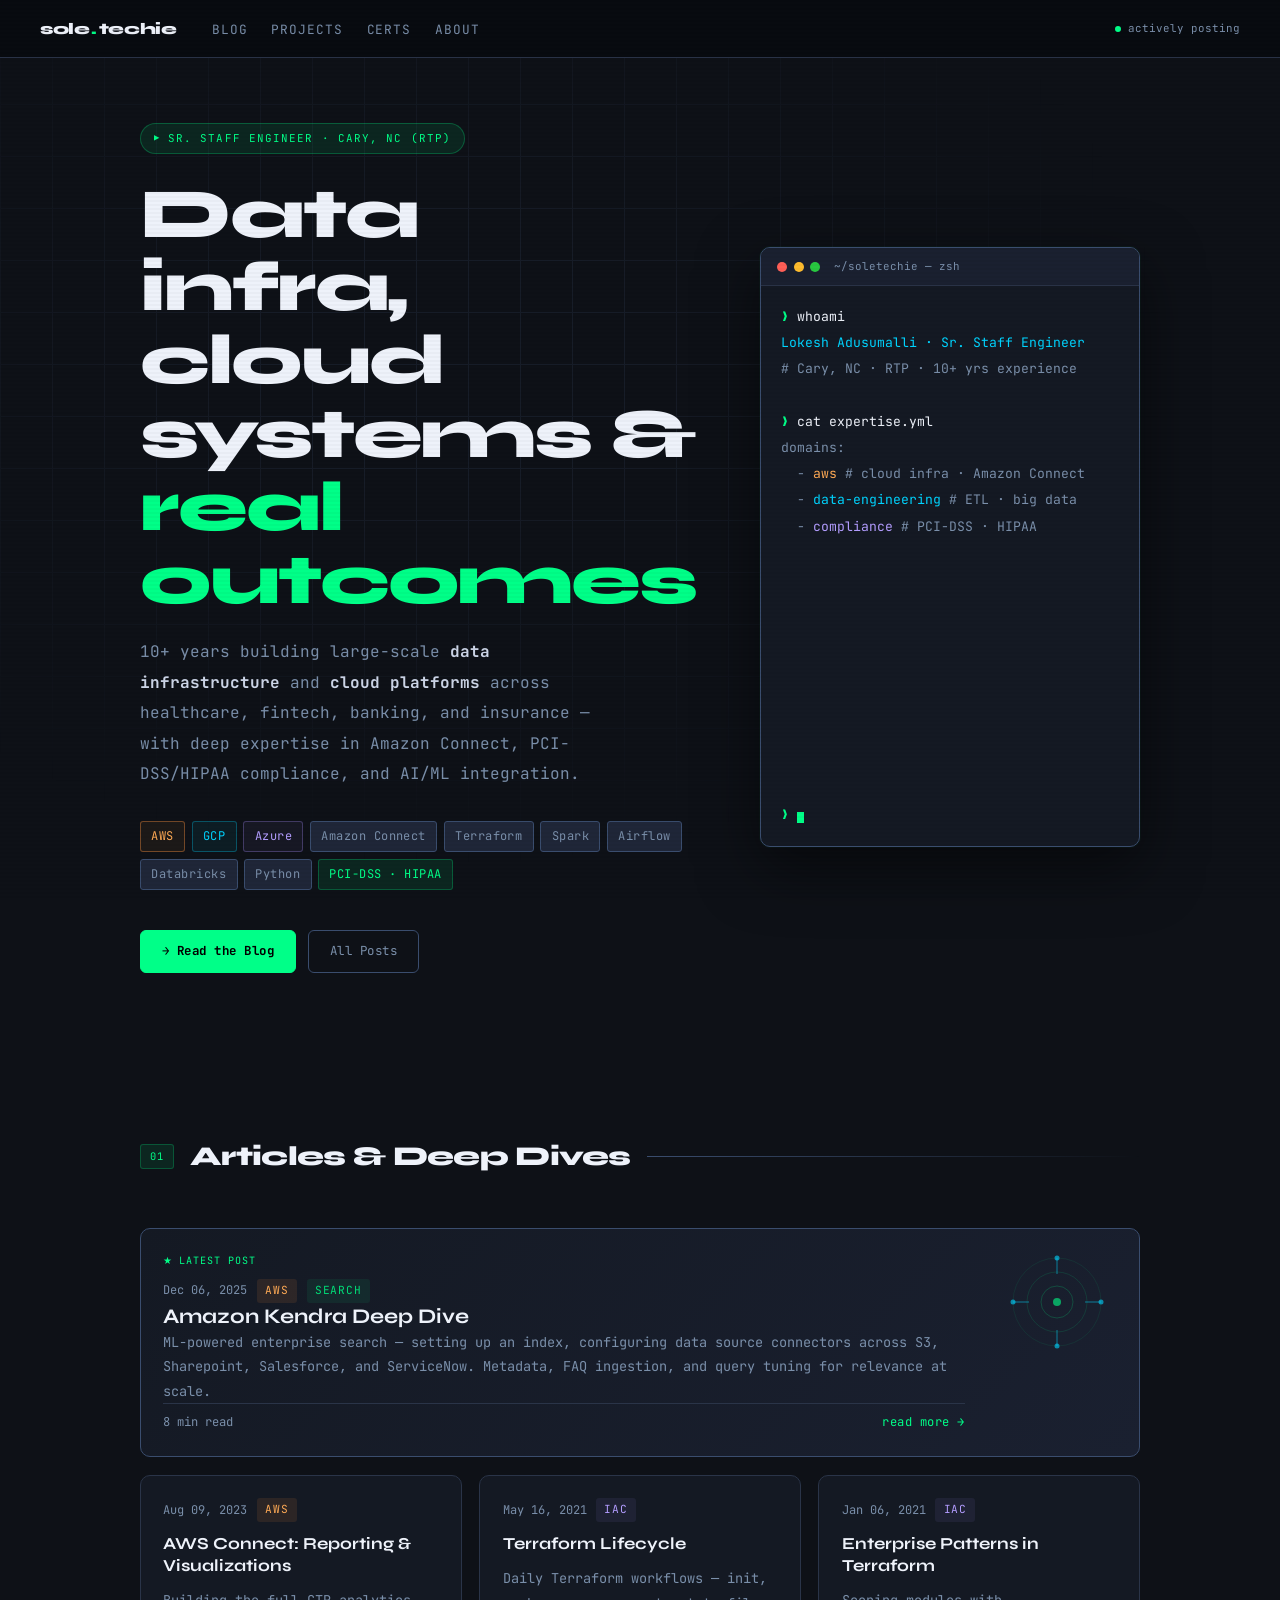
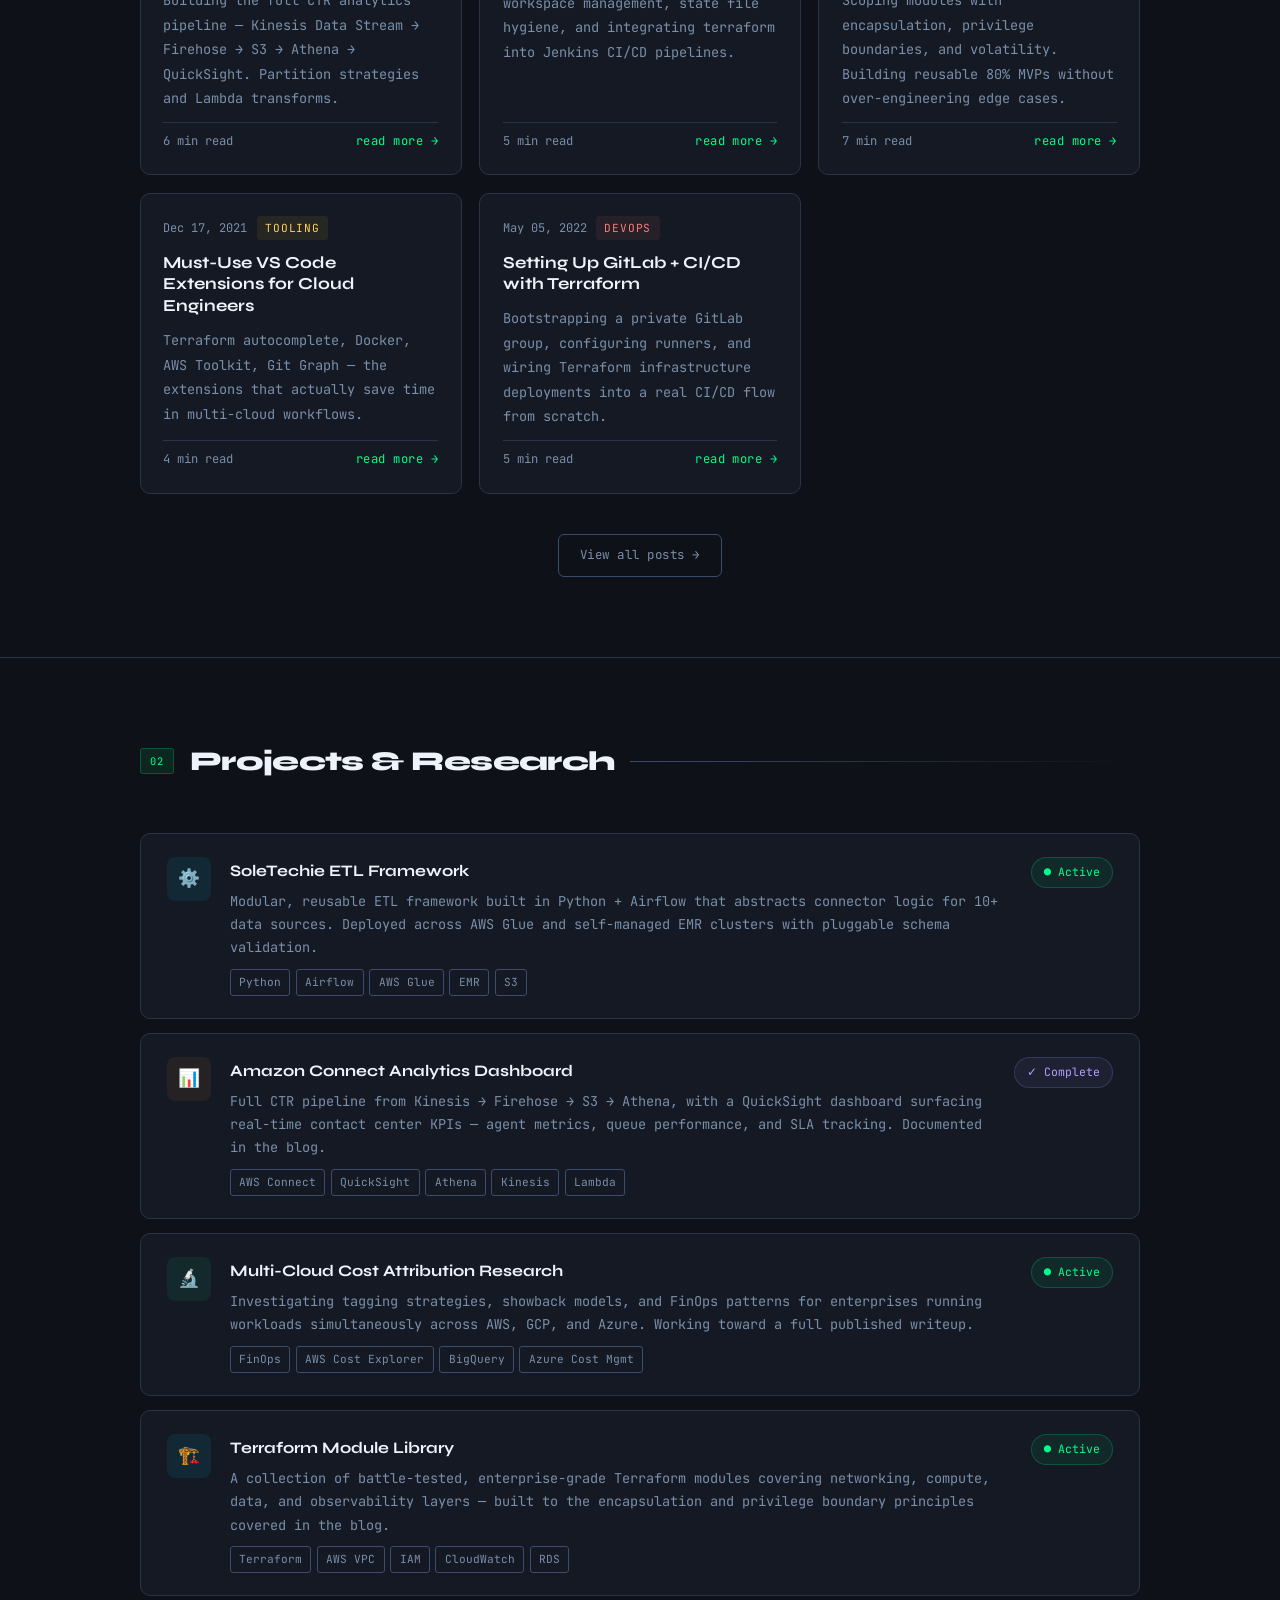
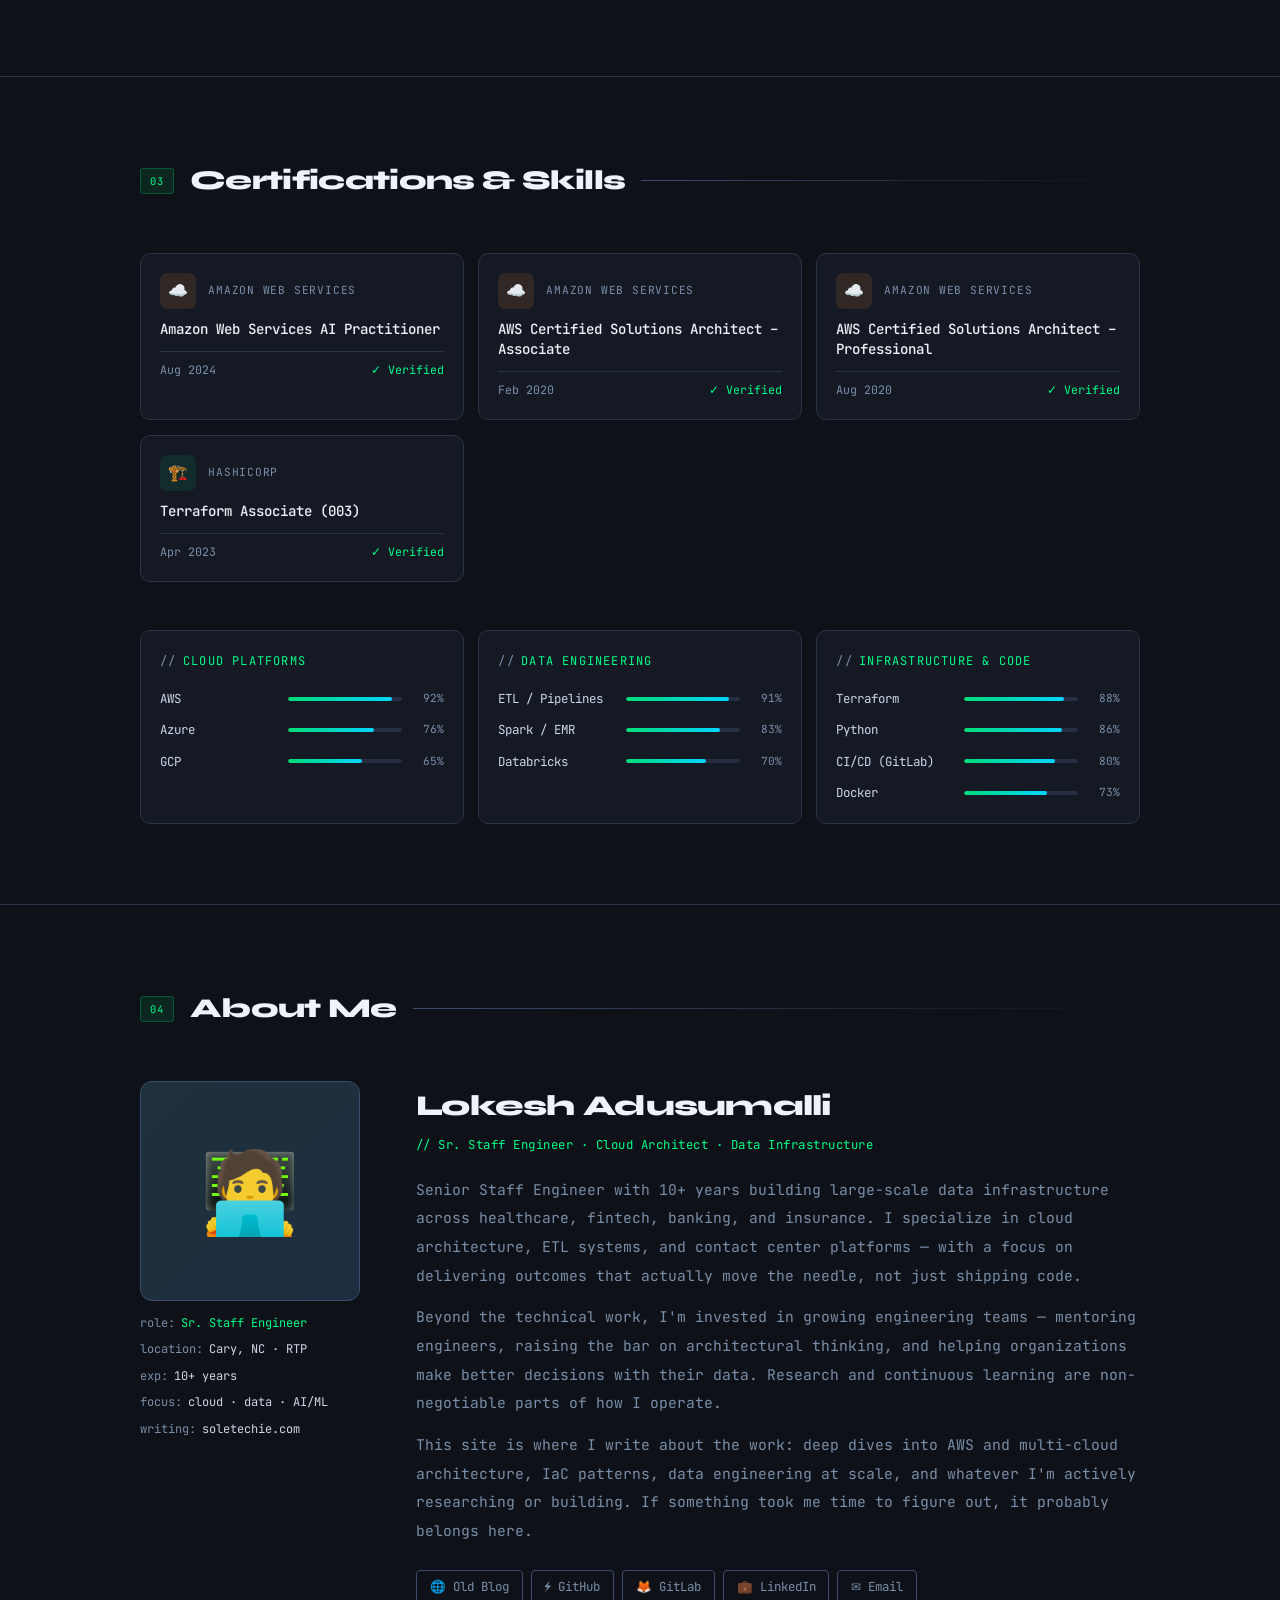
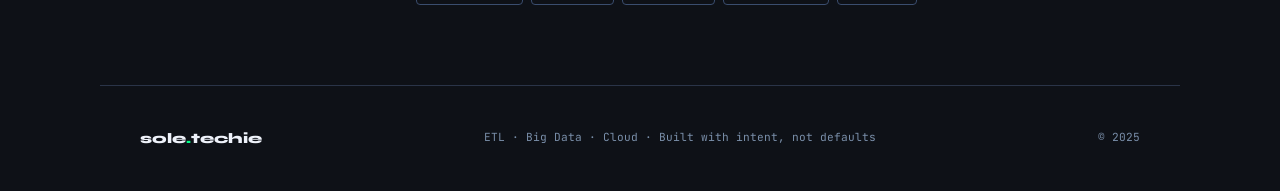
==== commit 0fb19305: "updates" ====
--- a/index.html
+++ b/index.html
@@ -336,7 +336,6 @@
         <div class="skill-bars">
           <div class="skill-row"><span class="skill-label">ETL / Pipelines</span><div class="bar-track"><div class="bar-fill" style="width:91%"></div></div><span class="skill-pct">91%</span></div>
           <div class="skill-row"><span class="skill-label">Spark / EMR</span><div class="bar-track"><div class="bar-fill" style="width:83%"></div></div><span class="skill-pct">83%</span></div>
-          <div class="skill-row"><span class="skill-label">Airflow</span><div class="bar-track"><div class="bar-fill" style="width:79%"></div></div><span class="skill-pct">79%</span></div>
           <div class="skill-row"><span class="skill-label">Databricks</span><div class="bar-track"><div class="bar-fill" style="width:70%"></div></div><span class="skill-pct">70%</span></div>
         </div>
       </div>
